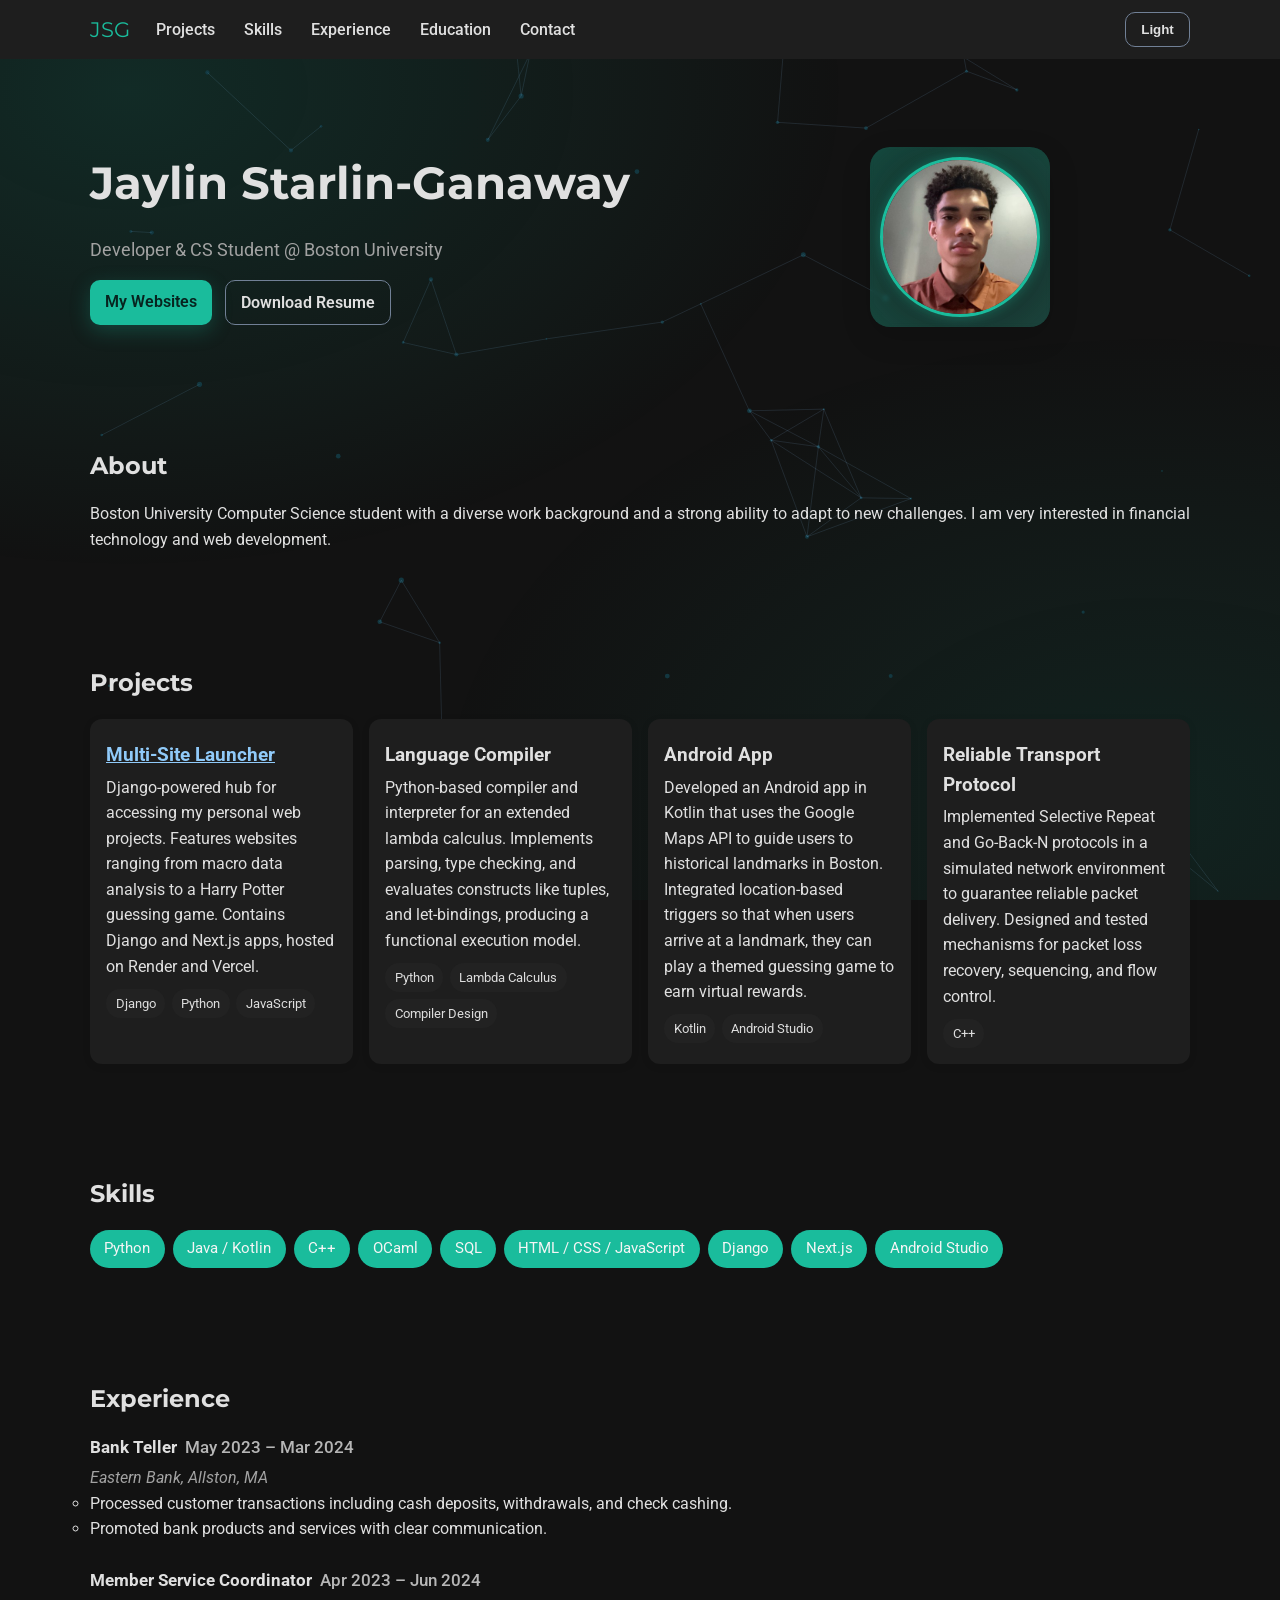
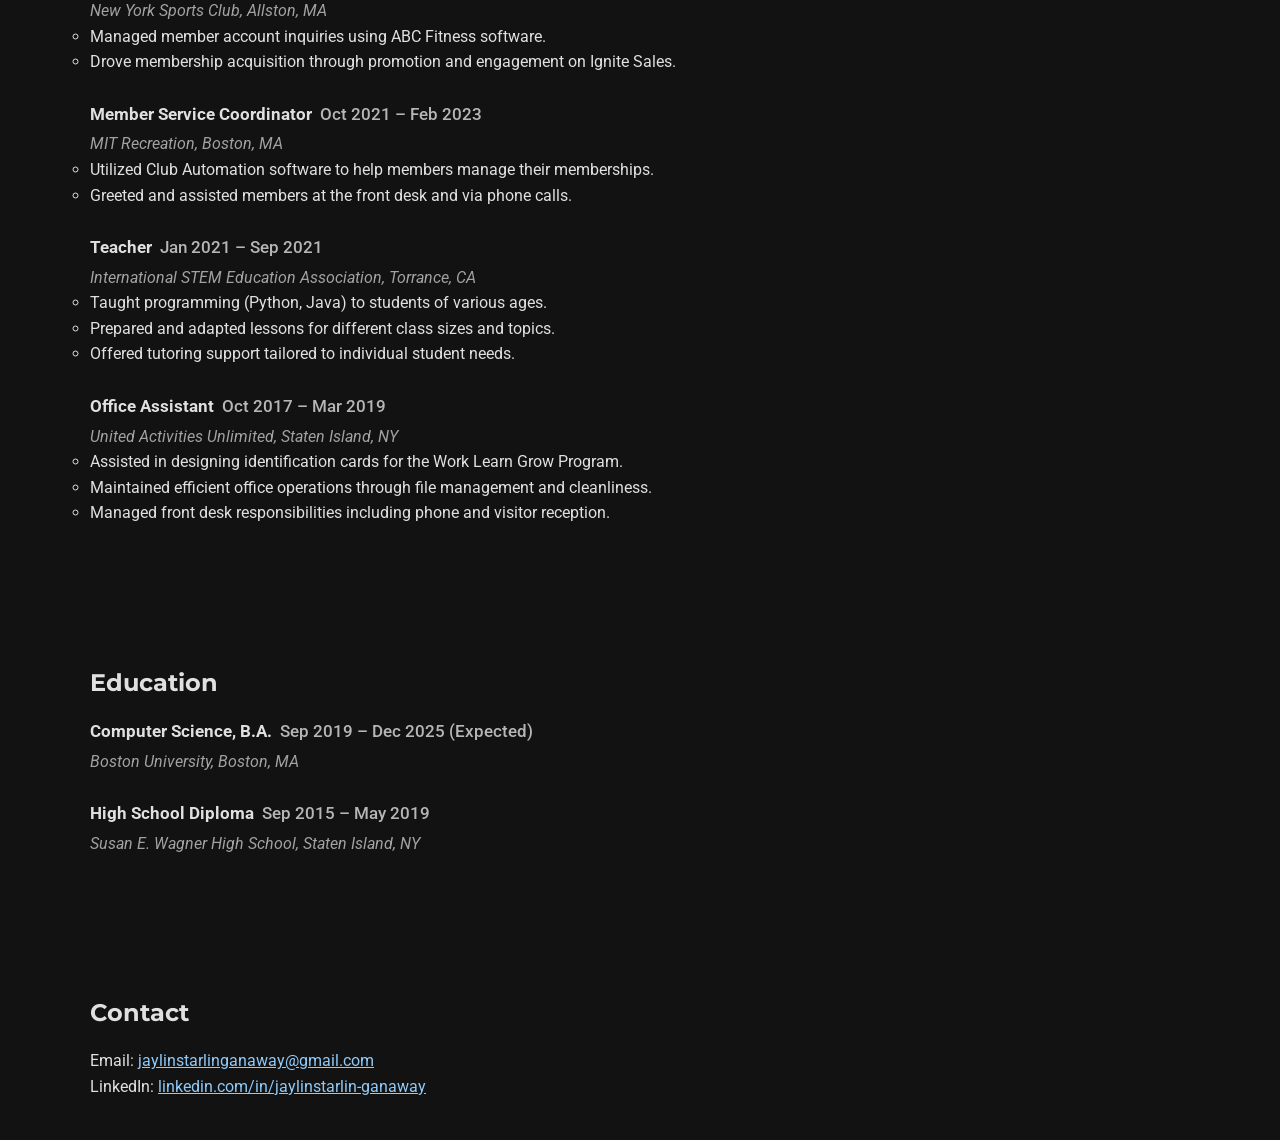
==== index.html @ 4a6454f0 "merge" ====
<!DOCTYPE html>
<html lang="en">

<head>
    <!-- set character encoding and responsive viewport -->
    <meta charset="UTF-8" />
    <meta name="viewport" content="width=device-width, initial-scale=1" />
    <!-- page title and basic seo -->
    <title>Jaylin Starlin-Ganaway | Portfolio</title>
    <meta name="description" content="Developer & CS Student @ Boston University" />
    <!-- social sharing metadata -->
    <meta property="og:title" content="Jaylin Starlin-Ganaway | Portfolio" />
    <meta property="og:description" content="Developer & CS Student @ Boston University" />
    <meta property="og:type" content="website" />
    <link rel="icon" href="img/favicon.png">
    <meta property="og:image" content="img/jsg-pfp.png">
    <!-- preload google fonts, swap to stylesheet after load for performance -->
    <link rel="preload"
        href="https://fonts.googleapis.com/css2?family=Montserrat:wght@600&family=Roboto:wght@400;500&display=swap"
        as="style" onload="this.onload=null;this.rel='stylesheet'">
    <noscript>
        <!-- fallback font link when js is disabled -->
        <link rel="stylesheet"
            href="https://fonts.googleapis.com/css2?family=Montserrat:wght@600&family=Roboto:wght@400;500&display=swap">
    </noscript>

    <!-- site styles -->
    <link rel="stylesheet" href="css/style.css" />
</head>

<body>
    <!-- short intro overlay shown on first paint -->
    <div id="intro-overlay" aria-hidden="true">
        <div class="intro-content">
            <h1>Welcome</h1>
        </div>
    </div>

    <!-- fixed canvas for animated background particles -->
    <canvas id="bg" aria-hidden="true"></canvas>

    <!-- primary nav/header with dark toggle -->
    <header class="navbar" role="navigation" aria-label="Primary">
        <div class="container">
            <!-- logo scrolls to hero -->
            <a href="#home" class="logo tilt">JSG</a>
            <!-- in-page nav links -->
            <ul class="nav-links" role="list">
                <li><a class="tilt" href="#projects">Projects</a></li>
                <li><a class="tilt" href="#skills">Skills</a></li>
                <li><a class="tilt" href="#experience">Experience</a></li>
                <li><a class="tilt" href="#education">Education</a></li>
                <li><a class="tilt" href="#contact">Contact</a></li>
            </ul>
            <!-- actions: theme toggle -->
            <div class="nav-actions">
                <button id="toggle-dark" class="btn ghost" aria-pressed="false"
                    aria-label="Toggle dark mode">Dark</button>
            </div>
        </div>
    </header>

    <!-- hero section with name, tagline, ctas, and avatar -->
    <section id="home" class="home section visible" aria-label="Hero">
        <div class="container hero-grid">
            <div class="hero-copy">
                <h1 class="hero-title">Jaylin Starlin-Ganaway</h1>
                <p class="tagline">Developer & CS Student @ Boston University</p>
                <div class="cta-row">
                    <!-- external link to project hub -->
                    <a href="https://jsg-websites.onrender.com/" class="btn primary tilt">My Websites</a>
                    <!-- resume download opens in new tab -->
                    <a href="RESUME-SEPTEMBER-25.pdf" class="btn ghost tilt" target="_blank" rel="noopener">Download
                        Resume</a>
                </div>
            </div>
            <div class="hero-visual">
                <!-- avatar with glow effect -->
                <div class="avatar-glow tilt">
                    <img src="jsg-pfp.jpg" alt="Jaylin Starlin-Ganaway" class="profile-pic">
                </div>
            </div>
        </div>
    </section>

    <!-- about section: brief bio -->
    <section id="about" class="section">
        <div class="container">
            <h2>About</h2>
            <p>Boston University Computer Science student with a diverse work background and a strong ability to adapt
                to new challenges. I am very interested in financial technology and web development.
            </p>
        </div>
    </section>

    <!-- projects section: cards for selected work -->
    <section id="projects" class="section" aria-label="Projects">
        <div class="container">
            <h2>Projects</h2>
            <div class="projects-grid">
                <article class="project-card tilt">
                    <!-- optional project image is commented out -->
                    <h3><a href="https://jsg-websites.onrender.com/" target="_blank" rel="noopener">Multi-Site
                            Launcher</a></h3>
                    <p>Django-powered hub for accessing my personal web projects. Features websites ranging from macro
                        data analysis to a Harry Potter guessing game. Contains Django and Next.js apps, hosted on
                        Render
                        and Vercel.</p>
                    <div class="tech-chips"><span>Django</span><span>Python</span><span>JavaScript</span></div>
                </article>

                <article class="project-card tilt">
                    <!-- optional image commented out -->
                    <h3>Language Compiler</h3>
                    <p>Python-based compiler and interpreter for an extended lambda calculus. Implements
                        parsing, type checking, and evaluates constructs like tuples, and
                        let-bindings, producing a functional execution model.</p>
                    <div class="tech-chips"><span>Python</span><span>Lambda Calculus</span><span>Compiler Design</span>
                    </div>
                </article>

                <article class="project-card tilt">
                    <!-- optional image commented out -->
                    <h3>Android App</h3>
                    <p>Developed an Android app in Kotlin that uses the Google Maps API to guide users to historical
                        landmarks in Boston. Integrated location-based triggers so that when users arrive at a landmark,
                        they can play a themed guessing game to earn virtual rewards.</p>
                    <div class="tech-chips"><span>Kotlin</span><span>Android Studio</span></div>
                </article>

                <article class="project-card tilt">
                    <!-- optional image commented out -->
                    <h3>Reliable Transport Protocol</h3>
                    <p>Implemented Selective Repeat and Go-Back-N protocols in a simulated network environment to
                        guarantee reliable packet delivery. Designed and tested mechanisms for packet loss recovery,
                        sequencing, and flow control.</p>
                    <div class="tech-chips"><span>C++</span></div>
                </article>

            </div>
        </div>
    </section>

    <!-- skills section: simple list of tools and languages -->
    <section id="skills" class="section">
        <div class="container">
            <h2>Skills</h2>
            <ul class="skills-list">
                <li>Python</li>
                <li>Java / Kotlin</li>
                <li>C++</li>
                <li>OCaml</li>
                <li>SQL</li>
                <li>HTML / CSS / JavaScript</li>
                <li>Django</li>
                <li>Next.js</li>
                <li>Android Studio</li>
            </ul>
        </div>
    </section>


    <!-- experience section: roles with dates and bullets -->
    <section id="experience" class="section">
        <div class="container">
            <h2>Experience</h2>
            <ul class="experience-list" role="list">
                <li>
                    <h3>Bank Teller <span class="date">May 2023 – Mar 2024</span></h3>
                    <p class="company">Eastern Bank, Allston, MA</p>
                    <ul>
                        <li>Processed customer transactions including cash deposits, withdrawals, and check cashing.
                        </li>
                        <li>Promoted bank products and services with clear communication.</li>
                    </ul>
                </li>

                <li>
                    <h3>Member Service Coordinator <span class="date">Apr 2023 – Jun 2024</span></h3>
                    <p class="company">New York Sports Club, Allston, MA</p>
                    <ul>
                        <li>Managed member account inquiries using ABC Fitness software.</li>
                        <li>Drove membership acquisition through promotion and engagement on Ignite Sales.</li>
                    </ul>
                </li>

                <li>
                    <h3>Member Service Coordinator <span class="date">Oct 2021 – Feb 2023</span></h3>
                    <p class="company">MIT Recreation, Boston, MA</p>
                    <ul>
                        <li>Utilized Club Automation software to help members manage their memberships.</li>
                        <li>Greeted and assisted members at the front desk and via phone calls.</li>
                    </ul>
                </li>

                <li>
                    <h3>Teacher <span class="date">Jan 2021 – Sep 2021</span></h3>
                    <p class="company">International STEM Education Association, Torrance, CA</p>
                    <ul>
                        <li>Taught programming (Python, Java) to students of various ages.</li>
                        <li>Prepared and adapted lessons for different class sizes and topics.</li>
                        <li>Offered tutoring support tailored to individual student needs.</li>
                    </ul>
                </li>

                <li>
                    <h3>Office Assistant <span class="date">Oct 2017 – Mar 2019</span></h3>
                    <p class="company">United Activities Unlimited, Staten Island, NY</p>
                    <ul>
                        <li>Assisted in designing identification cards for the Work Learn Grow Program.</li>
                        <li>Maintained efficient office operations through file management and cleanliness.</li>
                        <li>Managed front desk responsibilities including phone and visitor reception.</li>
                    </ul>
                </li>
            </ul>
        </div>
    </section>

    <!-- education section: degrees and schools -->
    <section id="education" class="section">
        <div class="container">
            <h2>Education</h2>
            <ul class="education-list" role="list">
                <li>
                    <h3>Computer Science, B.A. <span class="date">Sep 2019 – Dec 2025 (Expected)</span></h3>
                    <p class="school">Boston University, Boston, MA</p>
                </li>
                <li>
                    <h3>High School Diploma <span class="date">Sep 2015 – May 2019</span></h3>
                    <p class="school">Susan E. Wagner High School, Staten Island, NY</p>
                </li>
            </ul>
        </div>
    </section>

    <!-- contact section: email and linkedin -->
    <section id="contact" class="section">
        <div class="container">
            <h2>Contact</h2>
            <p>Email: <a href="mailto:jaylinstarlinganaway@gmail.com">jaylinstarlinganaway@gmail.com</a></p>
            <p>LinkedIn: <a href="https://www.linkedin.com/in/jaylinstarlin-ganaway/" target="_blank"
                    rel="noopener">linkedin.com/in/jaylinstarlin-ganaway</a></p>
        </div>
    </section>

    <!-- scripts -->
    <script>
        // dark mode toggle using prefers-color-scheme + localstorage
        const body = document.body;
        const toggle = document.getElementById("toggle-dark");
        const prefersDark = window.matchMedia("(prefers-color-scheme: dark)").matches;

        // read saved choice; default to dark unless explicitly disabled
        const saved = localStorage.getItem("darkMode");
        if (saved !== "disabled") {
            body.classList.add("dark");
            toggle.setAttribute("aria-pressed", "true");
            toggle.textContent = "Light";
        } else {
            toggle.textContent = "Dark";
        }

        // update theme, button state, and persist choice
        toggle.addEventListener("click", () => {
            body.classList.toggle("dark");
            const on = body.classList.contains("dark");
            toggle.setAttribute("aria-pressed", on ? "true" : "false");
            toggle.textContent = on ? "Light" : "Dark";
            localStorage.setItem("darkMode", on ? "enabled" : "disabled");
        });
    </script>

    <script>
        // section reveal using intersectionobserver; respects reduced motion
        const reduce = window.matchMedia("(prefers-reduced-motion: reduce)").matches;
        if (!reduce) {
            // watch all sections and add .visible when they enter viewport
            const sections = document.querySelectorAll(".section");
            const io = new IntersectionObserver(entries => {
                entries.forEach(e => { if (e.isIntersecting) { e.target.classList.add("visible"); io.unobserve(e.target); } });
            }, { threshold: 0.1 });
            sections.forEach(s => io.observe(s));
        } else {
            // no animation: show all sections immediately
            document.querySelectorAll(".section").forEach(s => s.classList.add("visible"));
        }
    </script>

    <script>
        // remove intro overlay after its fade-out animation ends
        document.addEventListener('DOMContentLoaded', () => {
            const overlay = document.getElementById('intro-overlay');
            overlay.addEventListener('animationend', e => {
                if (e.animationName === 'fadeOutOverlay') overlay.remove();
            });
        });
    </script>

    <script>
        // animated particle background with light mouse repulsion; paused for reduced motion
        (() => {
            const c = document.getElementById('bg');
            const ctx = c.getContext('2d');
            let w, h, particles, mouse = { x: 0, y: 0 };
            const reduce = window.matchMedia("(prefers-reduced-motion: reduce)").matches;

            // match canvas size to viewport
            function resize() {
                w = c.width = window.innerWidth;
                h = c.height = window.innerHeight;
            }
            window.addEventListener('resize', resize);
            resize();

            // create particle set sized to screen area (with cap)
            function init() {
                const count = Math.min(80, Math.floor(w * h / 20000));
                particles = Array.from({ length: count }, () => ({
                    x: Math.random() * w, y: Math.random() * h,
                    vx: (Math.random() - 0.5) * 0.4, vy: (Math.random() - 0.5) * 0.4,
                    r: Math.random() * 2 + 0.6
                }));
            }
            init();

            // track mouse for gentle push effect
            window.addEventListener('mousemove', e => { mouse.x = e.clientX; mouse.y = e.clientY; });

            // main animation loop
            function step() {
                ctx.clearRect(0, 0, w, h);
                ctx.globalAlpha = 0.9;
                for (const p of particles) {
                    // move particle and bounce off edges
                    p.x += p.vx; p.y += p.vy;
                    if (p.x < 0 || p.x > w) p.vx *= -1;
                    if (p.y < 0 || p.y > h) p.vy *= -1;

                    // mild mouse repulsion
                    const dx = p.x - mouse.x, dy = p.y - mouse.y;
                    const d2 = dx * dx + dy * dy;
                    if (d2 < 9000) { p.vx += dx * 0.00005; p.vy += dy * 0.00005; }

                    // draw particle using css variable color with fallback
                    ctx.fillStyle = getComputedStyle(document.body).getPropertyValue('--dot').trim() || '#0a2a33';
                    ctx.beginPath();
                    ctx.arc(p.x, p.y, p.r, 0, Math.PI * 2);
                    ctx.fill();
                }
                // draw connecting lines between nearby particles
                ctx.globalAlpha = 0.12;
                ctx.strokeStyle = getComputedStyle(document.body).getPropertyValue('--link').trim() || '#1ABC9C';
                for (let i = 0; i < particles.length; i++) {
                    for (let j = i + 1; j < particles.length; j++) {
                        const a = particles[i], b = particles[j];
                        const dx = a.x - b.x, dy = a.y - b.y;
                        const d2 = dx * dx + dy * dy;
                        if (d2 < 120 * 120) {
                            ctx.beginPath();
                            ctx.moveTo(a.x, a.y);
                            ctx.lineTo(b.x, b.y);
                            ctx.stroke();
                        }
                    }
                }
                // continue loop unless user prefers reduced motion
                if (!reduce) requestAnimationFrame(step);
            }
            if (!reduce) requestAnimationFrame(step);
        })();
    </script>

    <script>
        // subtle 3d tilt effect on hover/focus; resets on leave/blur
        const tilts = document.querySelectorAll('.tilt');
        tilts.forEach(el => {
            el.addEventListener('mousemove', e => {
                const r = el.getBoundingClientRect();
                // x/y are normalized mouse positions relative to element center
                const x = (e.clientX - r.left) / r.width - 0.5;
                const y = (e.clientY - r.top) / r.height - 0.5;
                // apply perspective rotation based on mouse position
                el.style.transform = `perspective(600px) rotateX(${(-y * 6).toFixed(2)}deg) rotateY(${(x * 8).toFixed(2)}deg) translateZ(0)`;
            });
            // clear transform when pointer leaves
            el.addEventListener('mouseleave', () => { el.style.transform = ''; });
            // accessible emphasis for keyboard users
            el.addEventListener('focus', () => { el.style.transform = 'scale(1.02)'; });
            el.addEventListener('blur', () => { el.style.transform = ''; });
        });
    </script>
</body>

</html>
---- css/style.css ----
/* reset all elements: remove default margin/padding, set box-sizing */
* {
  margin: 0;
  padding: 0;
  box-sizing: border-box;
}

/* light theme variables */
:root {
  --bg: #e8f8f5;
  /* page background */
  --text: #2C3E50;
  /* main text color */
  --brand: #1ABC9C;
  /* primary brand color */
  --brand-2: #5ad2bf;
  /* secondary brand color */
  --card: #ffffff;
  /* card background */
  --nav: #2C3E50;
  /* nav background */
  --muted: #6b7b86;
  /* muted text color */
  --link: #1ABC9C;
  /* link color */
  --dot: #0b2a33;
  /* particle dot color */
}

/* dark theme variables (applied when body has .dark) */
body.dark {
  --bg: #121212;
  --text: #e0e0e0;
  --brand: #1ABC9C;
  --brand-2: #3db5a3;
  --card: #1e1e1e;
  --nav: #1e1e1e;
  --muted: #a2a2a2;
  --link: #90caf9;
  --dot: #153c45;
}

/* enable smooth scroll for anchor links */
html {
  scroll-behavior: smooth;
}

/* base body styles */
body {
  font-family: 'Roboto', system-ui, -apple-system, Segoe UI, Arial, sans-serif;
  background: var(--bg);
  color: var(--text);
  line-height: 1.6;
}

/* full-screen fixed canvas background with radial gradients */
#bg {
  position: fixed;
  inset: 0;
  z-index: 0;
  pointer-events: none;
  background: radial-gradient(1200px 800px at 10% 10%, rgba(26, 188, 156, .15), transparent 60%),
    radial-gradient(1200px 800px at 90% 90%, rgba(26, 188, 156, .1), transparent 60%);
  filter: saturate(1.05);
}

/* content container with max width */
.container {
  width: 90%;
  max-width: 1100px;
  margin: 0 auto;
  position: relative;
  z-index: 1;
}

/* navbar container */
.navbar {
  background: var(--nav);
  position: sticky;
  top: 0;
  z-index: 10;
}

.navbar .container {
  display: flex;
  align-items: center;
  gap: .75rem;
  padding: .75rem 0;
}

/* site logo text */
.logo {
  color: var(--brand);
  font-family: 'Montserrat', sans-serif;
  font-size: 1.3rem;
  text-decoration: none;
}

/* nav links list */
.nav-links {
  list-style: none;
  display: flex;
  gap: 1rem;
  margin-left: .5rem;
}

.nav-links a {
  color: var(--text);
  text-decoration: none;
  font-weight: 500;
  padding: .3rem .4rem;
  border-radius: 6px;
}

/* focus outline for accessibility */
.nav-links a:focus-visible {
  outline: 2px solid var(--brand);
  outline-offset: 2px;
}

/* light mode override: nav links white */
body:not(.dark) .nav-links a {
  color: #fff;
}

/* light mode ghost button styles */
body:not(.dark) .btn.ghost {
  color: var(--brand);
  border-color: var(--brand);
  background: transparent
}

body:not(.dark) .btn.ghost:hover {
  background: rgba(26, 188, 156, .1)
}

/* container for right-aligned nav actions */
.nav-actions {
  margin-left: auto;
  display: flex;
  gap: .5rem;
}

/* base button styles */
.btn {
  display: inline-block;
  border: none;
  cursor: pointer;
  text-decoration: none;
  padding: .55rem .95rem;
  border-radius: 10px;
  font-weight: 600;
  transition: transform .15s ease, box-shadow .2s ease, background .2s ease, color .2s ease;
}

/* primary button style */
.btn.primary {
  background: var(--brand);
  color: #07241f;
  box-shadow: 0 6px 20px rgba(26, 188, 156, .25);
}

.btn.primary:hover {
  transform: translateY(-2px);
}

/* ghost button style */
.btn.ghost {
  background: transparent;
  color: var(--text);
  border: 1px solid #718096;
}

.btn.ghost:hover {
  background: rgba(255, 255, 255, .06);
}

/* section padding except hero */
.section:not(.home) {
  padding: 4.5rem 0 2.5rem;
}

/* heading styles */
h1,
h2 {
  font-family: 'Montserrat', sans-serif;
  margin-bottom: 1rem;
}

/* hero section spacing */
.home {
  padding: 5.5rem 0 3rem;
}

/* hero layout: text left, image right */
.hero-grid {
  display: grid;
  grid-template-columns: 1.3fr 1fr;
  gap: 2.5rem;
  align-items: center;
}

.hero-title {
  font-size: clamp(1.8rem, 3.5vw, 3rem);
}

/* smaller, muted tagline under hero title */
.tagline {
  font-size: 1.1rem;
  color: var(--muted);
  margin-top: .35rem;
}

/* row of call-to-action buttons */
.cta-row {
  display: flex;
  gap: .8rem;
  margin-top: 1rem;
}

/* center hero image */
.hero-visual {
  display: flex;
  justify-content: center;
}

/* glowing background behind avatar */
.avatar-glow {
  width: 180px;
  height: 180px;
  display: grid;
  place-items: center;
  border-radius: 20px;
  background: linear-gradient(135deg, rgba(26, 188, 156, .18), rgba(90, 210, 191, .12));
  box-shadow: 0 10px 30px rgba(0, 0, 0, .15),
    inset 0 0 80px rgba(26, 188, 156, .25);
  backdrop-filter: blur(2px);
  padding: 10px;
  /* keeps glow visible around image */
}

/* profile image inside avatar */
.profile-pic {
  width: 100%;
  height: 100%;
  object-fit: cover;
  border-radius: 50%;
  border: 3px solid var(--brand);
  box-shadow: 0 0 12px rgba(26, 188, 156, .4);
}

/* duplicate definition with fixed size */
.profile-pic {
  width: 160px;
  height: 160px;
  object-fit: cover;
  border-radius: 50%;
  border: 3px solid var(--brand);
}

/* project cards grid */
.projects-grid {
  display: grid;
  grid-template-columns: repeat(auto-fill, minmax(260px, 1fr));
  gap: 1rem;
  margin-top: 1rem;
}

/* individual project card */
.project-card {
  background: var(--card);
  padding: 1rem;
  border-radius: 12px;
  box-shadow: 0 2px 8px rgba(0, 0, 0, .08);
  transition: transform .25s ease, box-shadow .25s ease;
}

.project-card:hover {
  transform: translateY(-4px);
  box-shadow: 0 10px 24px rgba(0, 0, 0, .18);
}

/* optional thumbnail image for projects */
.project-thumb {
  width: 100%;
  height: 150px;
  object-fit: cover;
  border-radius: 8px;
  margin-bottom: .75rem;
}

.project-card h3 {
  margin: .4rem 0 .2rem;
}

/* bullet list inside project card */
.project-card .bullets {
  margin: .4rem 0 0 1.1rem;
  list-style: disc;
}

/* chip labels for tech used */
.tech-chips {
  display: flex;
  flex-wrap: wrap;
  gap: .4rem;
  margin-top: .6rem;
}

.tech-chips span {
  background: #eef6f4;
  color: var(--text);
  border-radius: 14px;
  padding: .25rem .6rem;
  font-size: .82rem;
}

/* dark mode chips */
body.dark .tech-chips span {
  background: #222;
  color: #ddd;
}

/* lists for experience and education */
.experience-list,
.education-list {
  list-style: none;
}

.experience-list>li,
.education-list>li {
  margin-bottom: 1.6rem;
}

/* headings for jobs and schools */
.experience-list h3,
.education-list h3 {
  font-size: 1.05rem;
  margin-bottom: .25rem;
  display: flex;
  flex-wrap: wrap;
  gap: .5rem;
  align-items: baseline;
}

/* style for company/school names */
.company,
.school {
  font-style: italic;
  color: var(--muted);
}

/* date text inside headings */
.date {
  font-weight: 500;
  opacity: .8;
}

/* skills list layout */
.skills-list {
  display: flex;
  flex-wrap: wrap;
  gap: .5rem;
  list-style: none;
  margin-top: 1rem;
}

.skills-list li {
  background: var(--brand);
  color: #F5F5F5;
  padding: .45rem .9rem;
  border-radius: 20px;
  font-size: .92rem;
}

/* links inherit theme link color */
a {
  color: var(--link);
}

a:hover {
  opacity: .85;
  transition: opacity .2s;
}

/* initial hidden state for reveal animation */
.section {
  opacity: 0;
  transform: translateY(30px);
  transition: opacity .7s ease-out, transform .7s ease-out;
}

/* visible state after intersection observer triggers */
.section.visible {
  opacity: 1;
  transform: translateY(0);
}

/* full-screen intro overlay with fade animation */
#intro-overlay {
  position: fixed;
  inset: 0;
  background: var(--bg);
  display: flex;
  align-items: center;
  justify-content: center;
  z-index: 9999;
  animation: fadeOutOverlay 1.2s ease forwards 1.1s;
}

.intro-content h1 {
  color: var(--text);
  font-family: 'Montserrat', sans-serif;
  font-size: 2rem;
  opacity: 0;
  animation: fadeInText .6s ease forwards;
}

/* fade in text animation */
@keyframes fadeInText {
  from {
    opacity: 0;
    transform: translateY(10px);
  }

  to {
    opacity: 1;
    transform: none;
  }
}

/* fade out overlay animation */
@keyframes fadeOutOverlay {
  to {
    opacity: 0;
    visibility: hidden;
  }
}

/* base style for tilt effect */
.tilt {
  will-change: transform;
  transform-style: preserve-3d;
}

/* mobile layout adjustments */
@media (max-width: 750px) {
  .navbar .container {
    flex-wrap: wrap;
  }

  .nav-links {
    flex-wrap: wrap;
    justify-content: center;
  }

  .home {
    padding-top: 4.5rem;
  }

  .hero-grid {
    grid-template-columns: 1fr;
    text-align: center;
  }

  .cta-row {
    justify-content: center;
  }
}

/* disable animations/transitions when reduced motion is preferred */
@media (prefers-reduced-motion: reduce) {
  * {
    animation-duration: 0.01ms !important;
    animation-iteration-count: 1 !important;
    transition-duration: 0.01ms !important;
  }
}
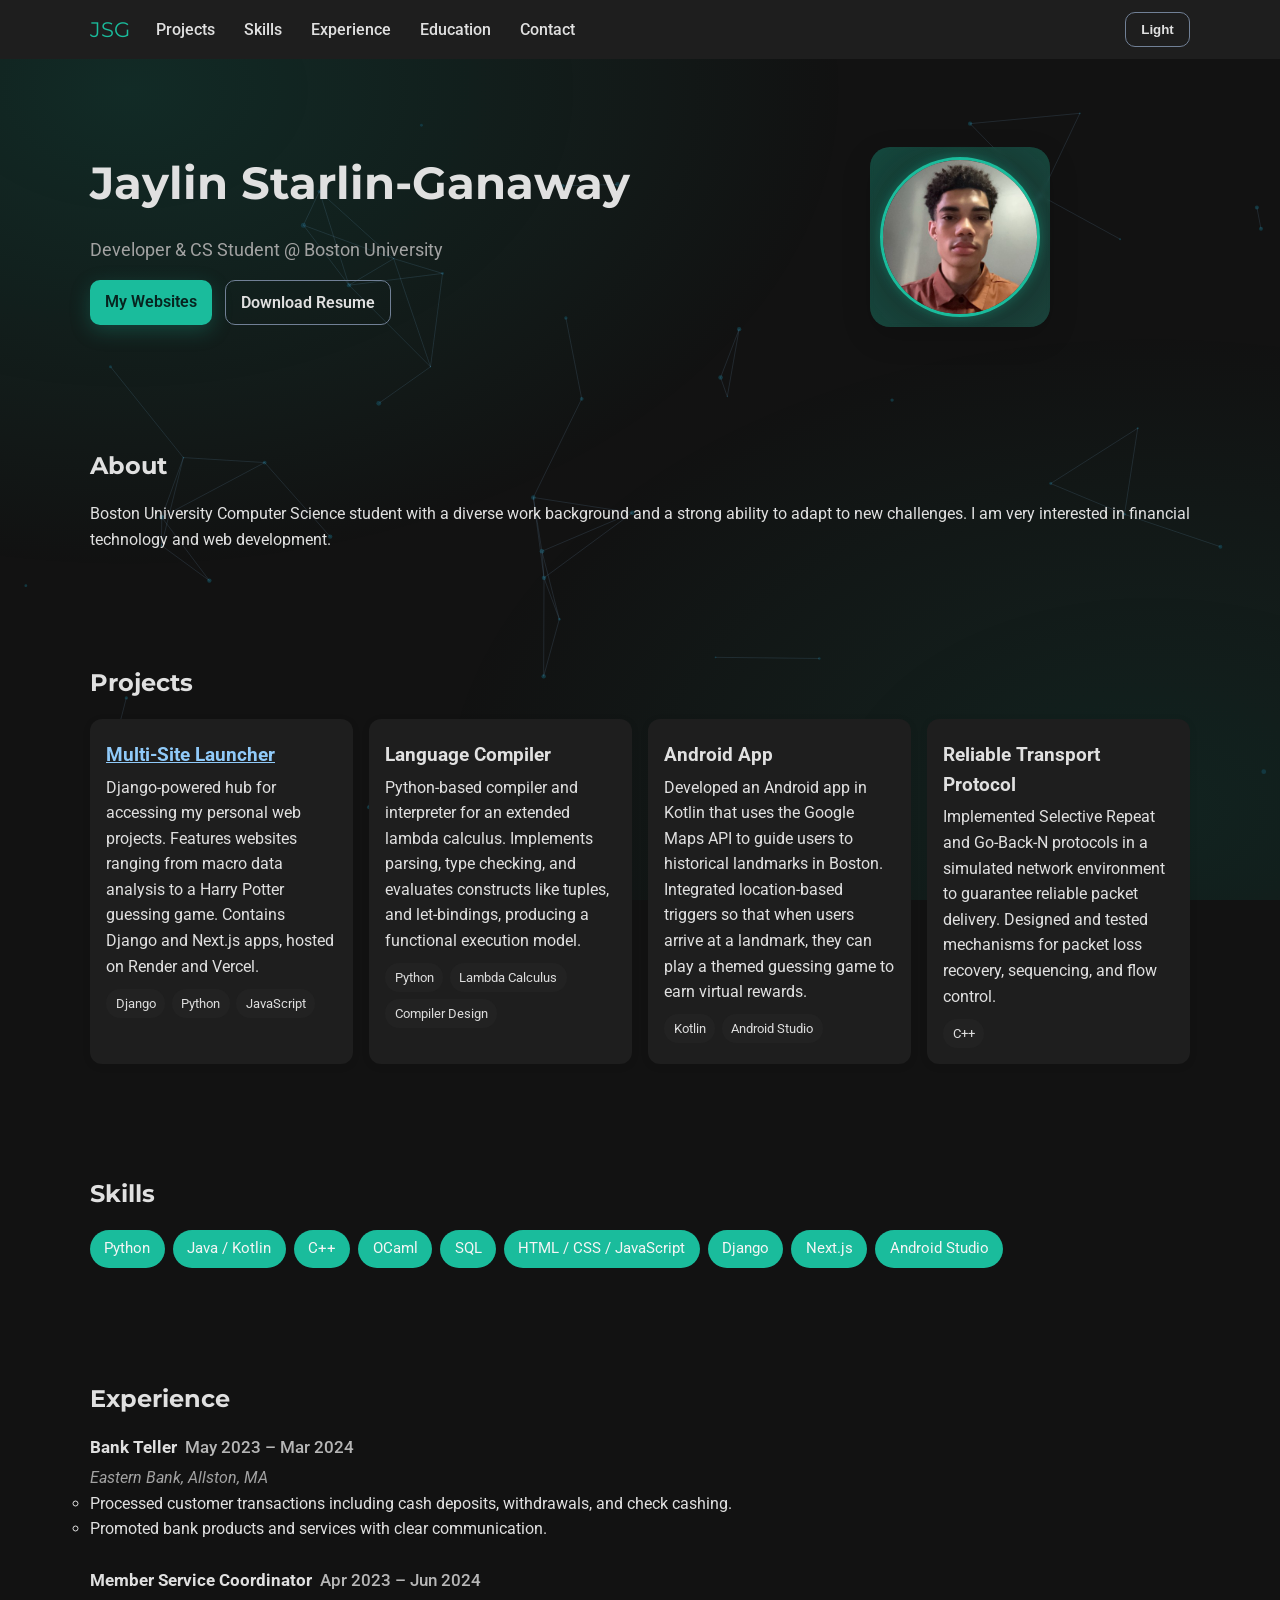
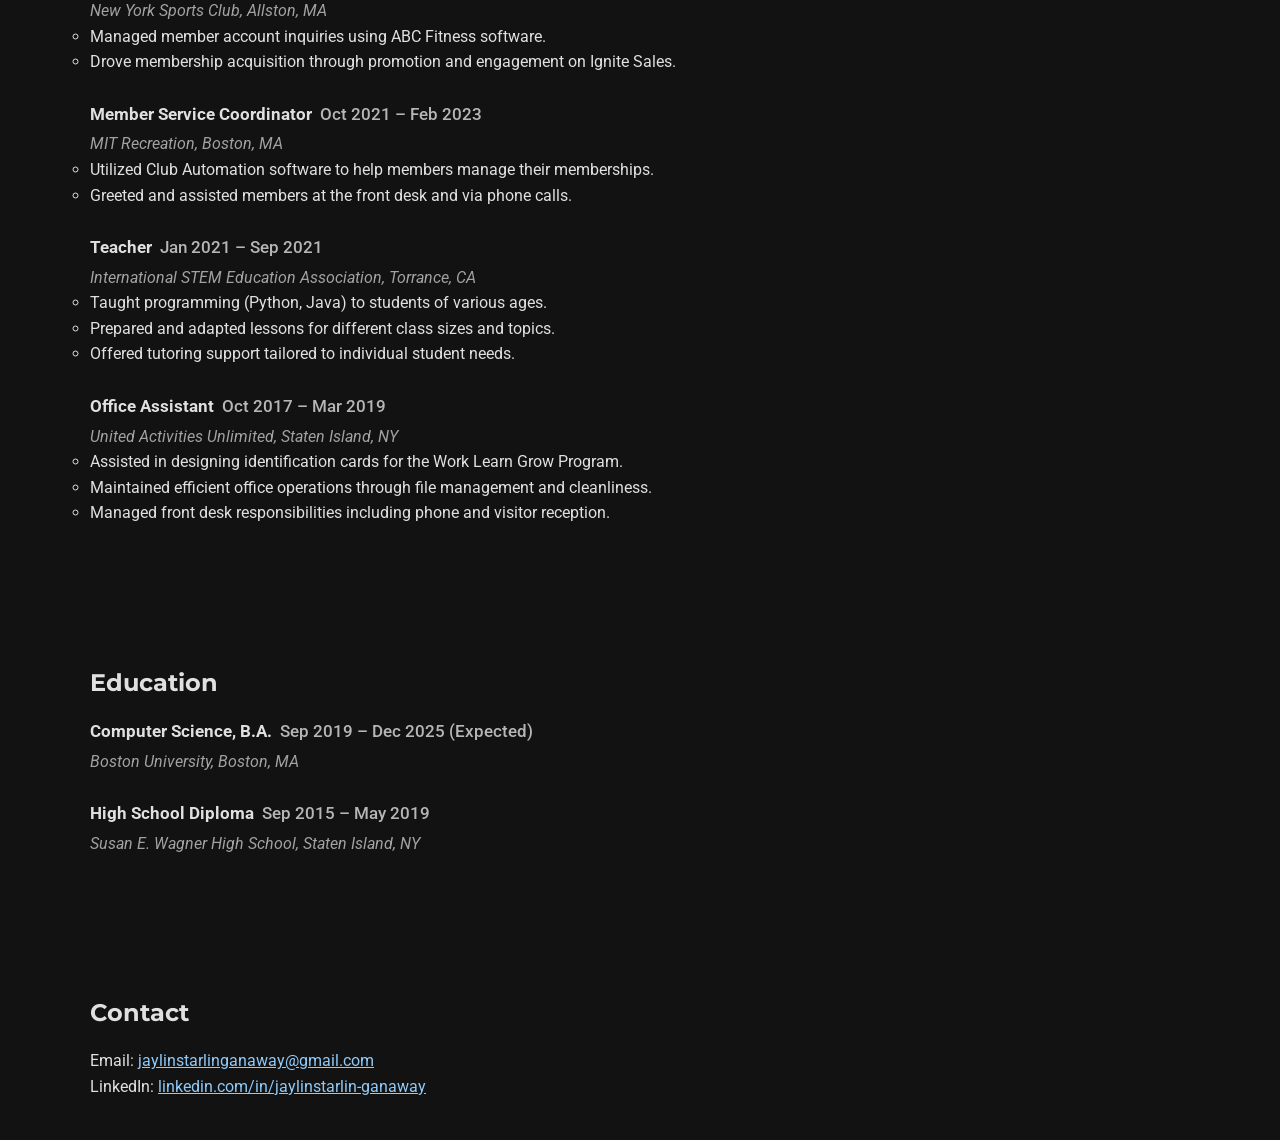
==== commit 3e7d835e: "resume updated" ====
--- a/index.html
+++ b/index.html
@@ -70,7 +70,7 @@
                     <!-- external link to project hub -->
                     <a href="https://jsg-websites.onrender.com/" class="btn primary tilt">My Websites</a>
                     <!-- resume download opens in new tab -->
-                    <a href="RESUME-SEPTEMBER-25.pdf" class="btn ghost tilt" target="_blank" rel="noopener">Download
+                    <a href="RESUME-OCTOBER-25.pdf" class="btn ghost tilt" target="_blank" rel="noopener">Download
                         Resume</a>
                 </div>
             </div>
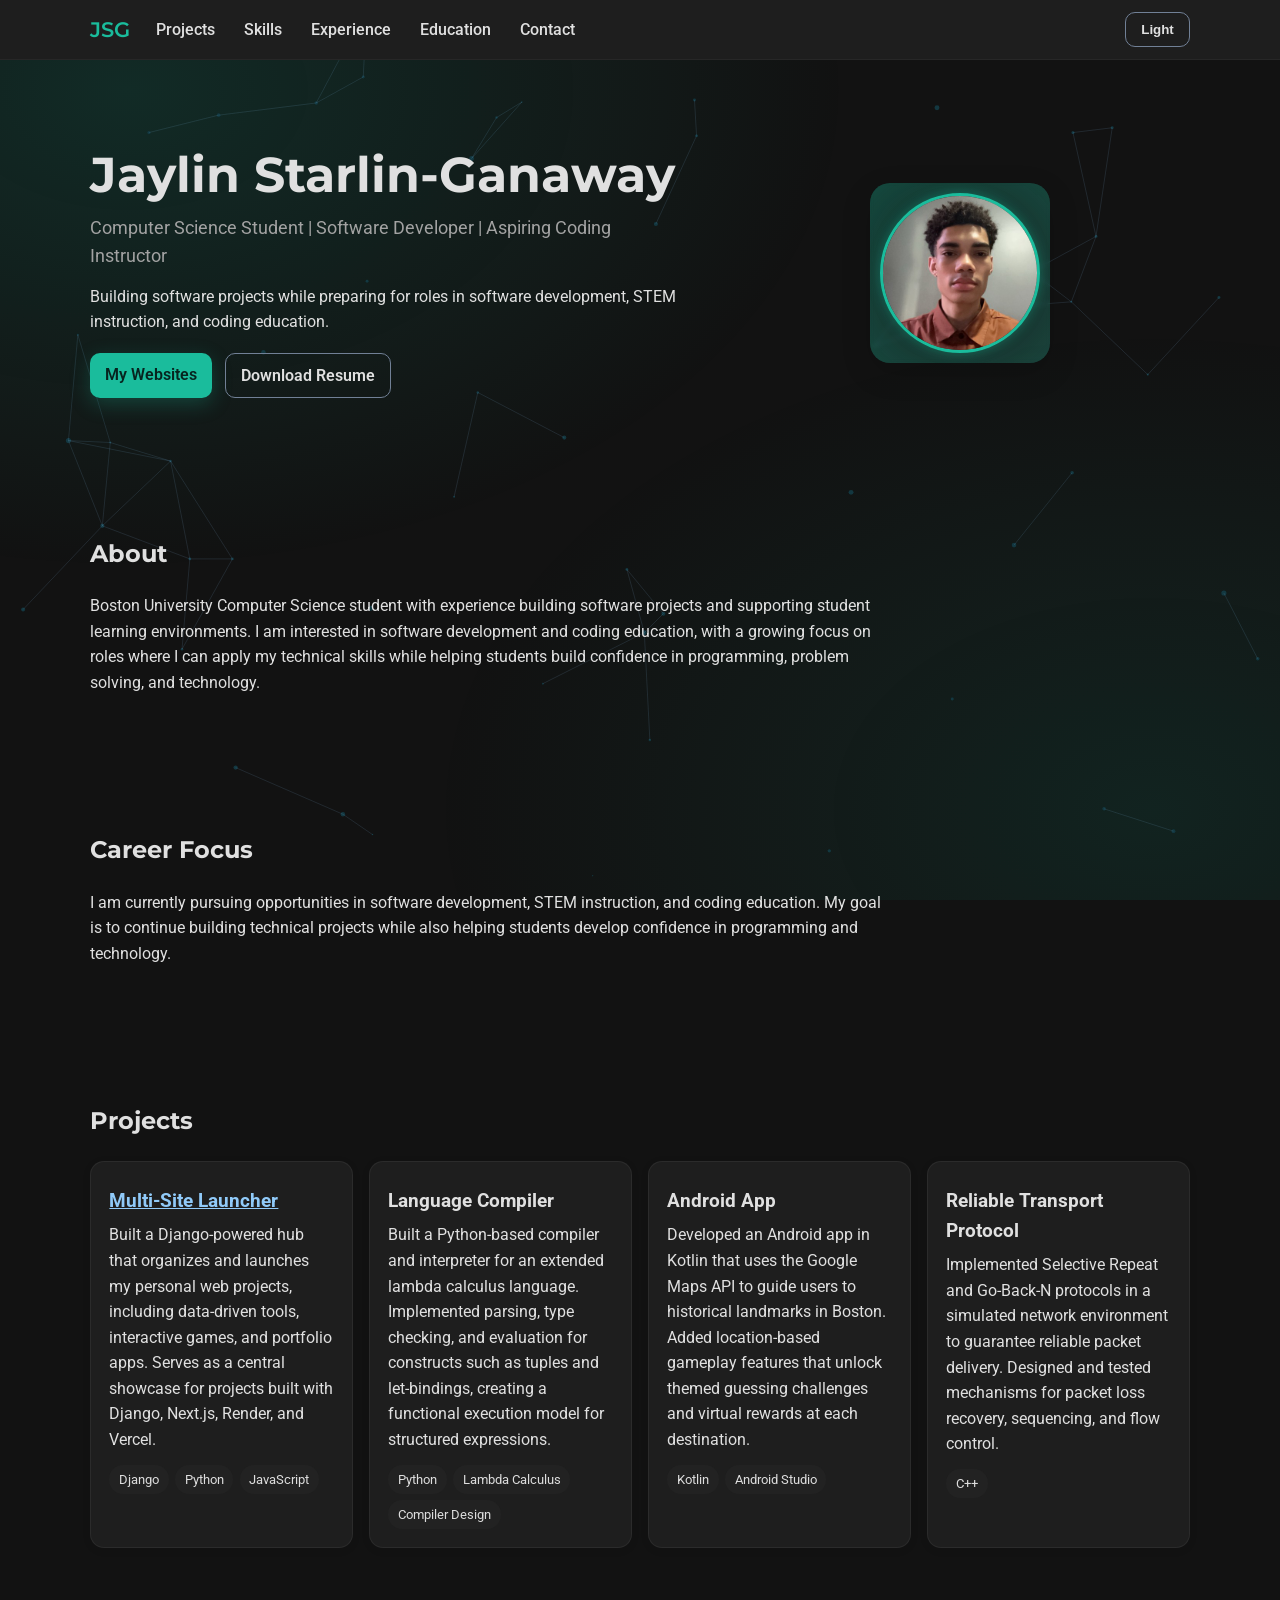
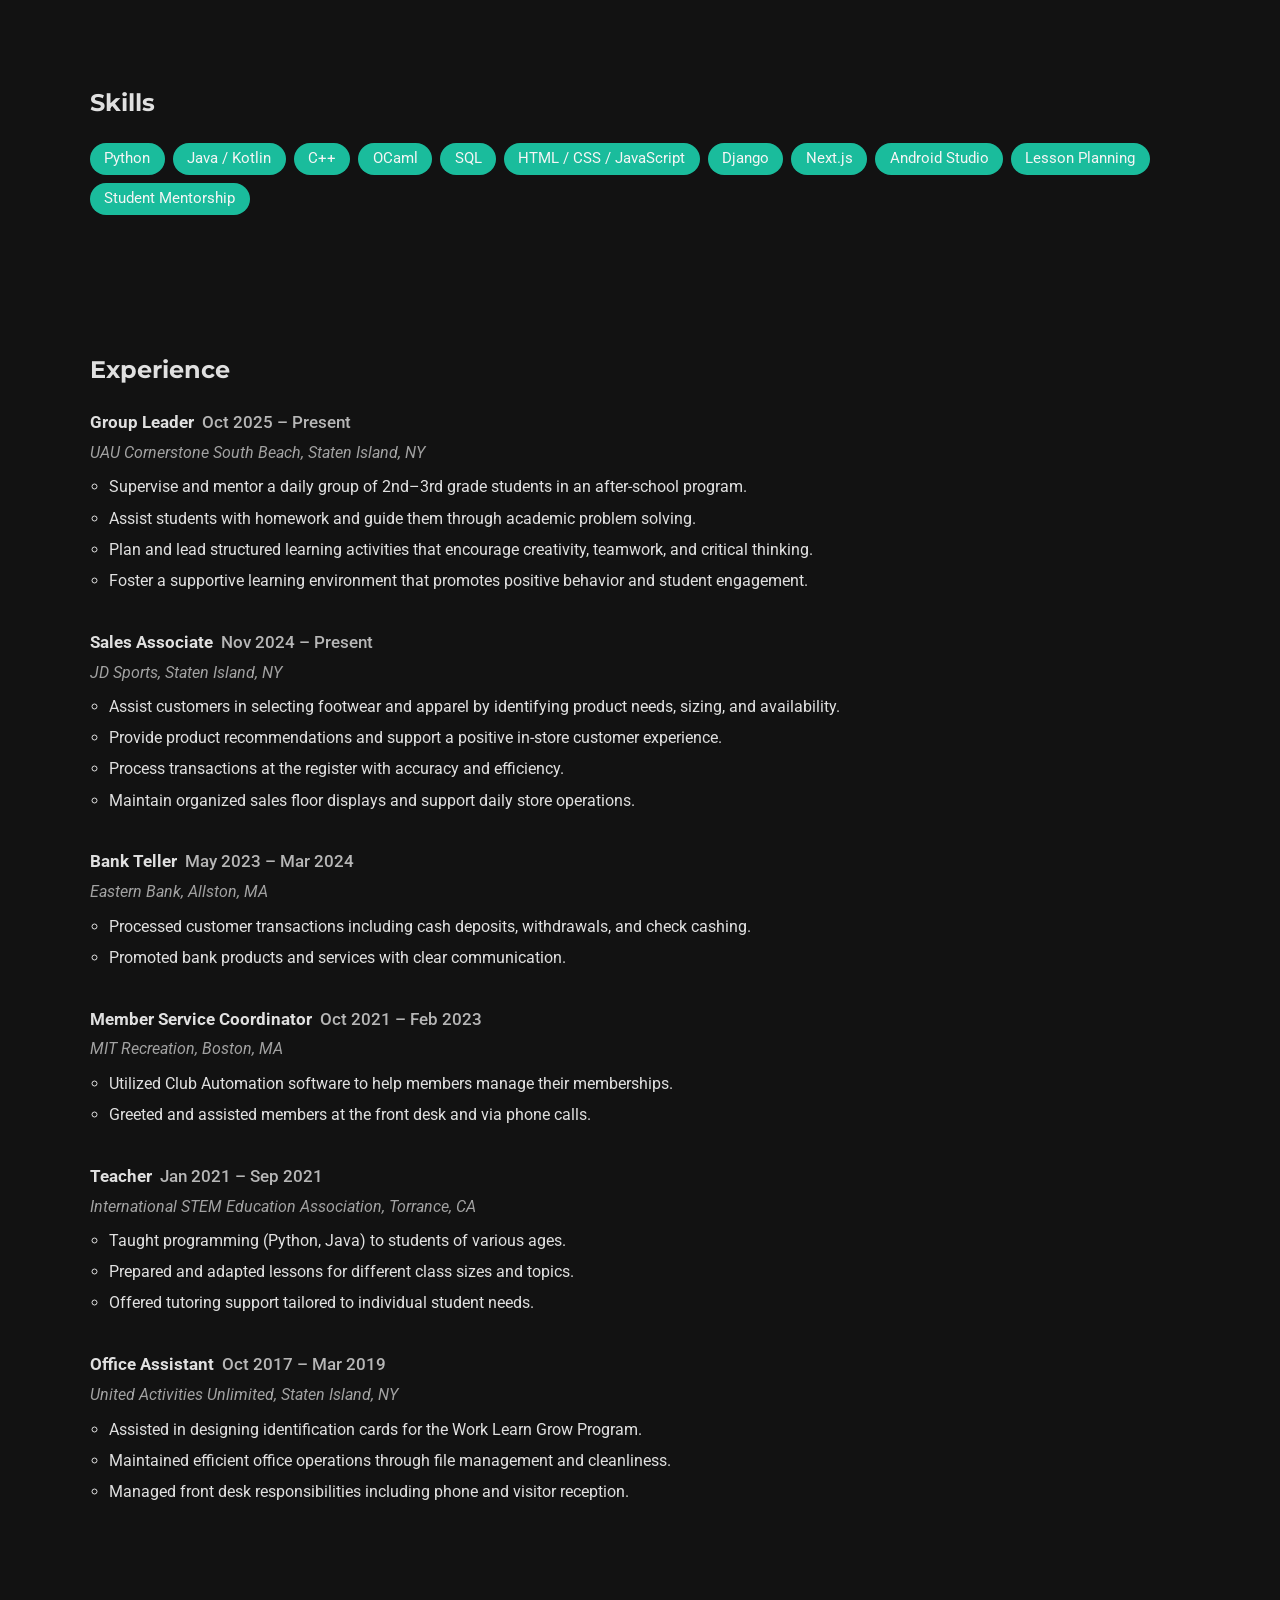
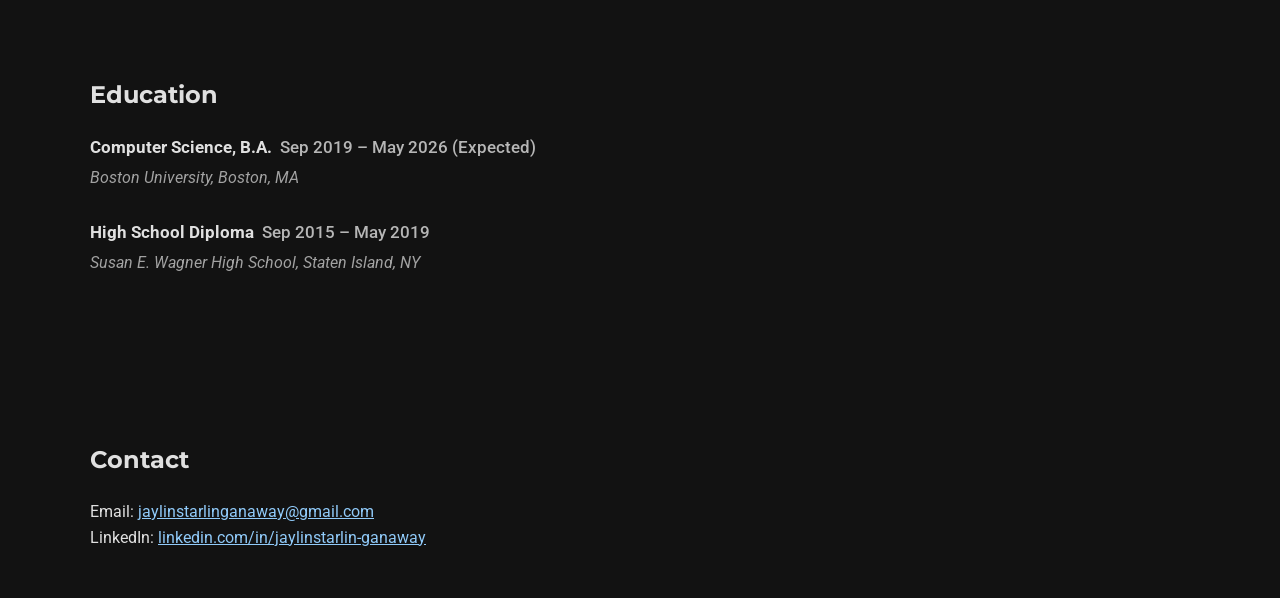
==== commit 018ca481: "march update" ====
--- a/index.html
+++ b/index.html
@@ -65,11 +65,11 @@
         <div class="container hero-grid">
             <div class="hero-copy">
                 <h1 class="hero-title">Jaylin Starlin-Ganaway</h1>
-                <p class="tagline">Developer & CS Student @ Boston University</p>
+                <p class="tagline">Computer Science Student | Software Developer | Aspiring Coding Instructor</p>
+                <p class="hero-summary">Building software projects while preparing for roles in software development,
+                    STEM instruction, and coding education.</p>
                 <div class="cta-row">
-                    <!-- external link to project hub -->
                     <a href="https://jsg-websites.onrender.com/" class="btn primary tilt">My Websites</a>
-                    <!-- resume download opens in new tab -->
                     <a href="RESUME-OCTOBER-25.pdf" class="btn ghost tilt" target="_blank" rel="noopener">Download
                         Resume</a>
                 </div>
@@ -87,9 +87,19 @@
     <section id="about" class="section">
         <div class="container">
             <h2>About</h2>
-            <p>Boston University Computer Science student with a diverse work background and a strong ability to adapt
-                to new challenges. I am very interested in financial technology and web development.
-            </p>
+            <p>Boston University Computer Science student with experience building software projects and supporting
+                student learning environments. I am interested in software development and coding education, with a
+                growing focus on roles where I can apply my technical skills while helping students build confidence in
+                programming, problem solving, and technology.</p>
+        </div>
+    </section>
+
+    <section id="focus" class="section">
+        <div class="container">
+            <h2>Career Focus</h2>
+            <p>I am currently pursuing opportunities in software development, STEM instruction, and coding education. My
+                goal is to continue building technical projects while also helping students develop confidence in
+                programming and technology.</p>
         </div>
     </section>
 
@@ -102,19 +112,18 @@
                     <!-- optional project image is commented out -->
                     <h3><a href="https://jsg-websites.onrender.com/" target="_blank" rel="noopener">Multi-Site
                             Launcher</a></h3>
-                    <p>Django-powered hub for accessing my personal web projects. Features websites ranging from macro
-                        data analysis to a Harry Potter guessing game. Contains Django and Next.js apps, hosted on
-                        Render
-                        and Vercel.</p>
+                    <p>Built a Django-powered hub that organizes and launches my personal web projects, including
+                        data-driven tools, interactive games, and portfolio apps. Serves as a central showcase for
+                        projects built with Django, Next.js, Render, and Vercel.</p>
                     <div class="tech-chips"><span>Django</span><span>Python</span><span>JavaScript</span></div>
                 </article>
 
                 <article class="project-card tilt">
                     <!-- optional image commented out -->
                     <h3>Language Compiler</h3>
-                    <p>Python-based compiler and interpreter for an extended lambda calculus. Implements
-                        parsing, type checking, and evaluates constructs like tuples, and
-                        let-bindings, producing a functional execution model.</p>
+                    <p>Built a Python-based compiler and interpreter for an extended lambda calculus language.
+                        Implemented parsing, type checking, and evaluation for constructs such as tuples and
+                        let-bindings, creating a functional execution model for structured expressions.</p>
                     <div class="tech-chips"><span>Python</span><span>Lambda Calculus</span><span>Compiler Design</span>
                     </div>
                 </article>
@@ -123,8 +132,8 @@
                     <!-- optional image commented out -->
                     <h3>Android App</h3>
                     <p>Developed an Android app in Kotlin that uses the Google Maps API to guide users to historical
-                        landmarks in Boston. Integrated location-based triggers so that when users arrive at a landmark,
-                        they can play a themed guessing game to earn virtual rewards.</p>
+                        landmarks in Boston. Added location-based gameplay features that unlock themed guessing
+                        challenges and virtual rewards at each destination.</p>
                     <div class="tech-chips"><span>Kotlin</span><span>Android Studio</span></div>
                 </article>
 
@@ -155,6 +164,8 @@
                 <li>Django</li>
                 <li>Next.js</li>
                 <li>Android Studio</li>
+                <li>Lesson Planning</li>
+                <li>Student Mentorship</li>
             </ul>
         </div>
     </section>
@@ -165,6 +176,33 @@
         <div class="container">
             <h2>Experience</h2>
             <ul class="experience-list" role="list">
+
+                <li>
+                    <h3>Group Leader <span class="date">Oct 2025 – Present</span></h3>
+                    <p class="company">UAU Cornerstone South Beach, Staten Island, NY</p>
+                    <ul>
+                        <li>Supervise and mentor a daily group of 2nd–3rd grade students in an after-school program.
+                        </li>
+                        <li>Assist students with homework and guide them through academic problem solving.</li>
+                        <li>Plan and lead structured learning activities that encourage creativity, teamwork, and
+                            critical thinking.</li>
+                        <li>Foster a supportive learning environment that promotes positive behavior and student
+                            engagement.</li>
+                    </ul>
+                </li>
+
+                <li>
+                    <h3>Sales Associate <span class="date">Nov 2024 – Present</span></h3>
+                    <p class="company">JD Sports, Staten Island, NY</p>
+                    <ul>
+                        <li>Assist customers in selecting footwear and apparel by identifying product needs, sizing, and
+                            availability.</li>
+                        <li>Provide product recommendations and support a positive in-store customer experience.</li>
+                        <li>Process transactions at the register with accuracy and efficiency.</li>
+                        <li>Maintain organized sales floor displays and support daily store operations.</li>
+                    </ul>
+                </li>
+
                 <li>
                     <h3>Bank Teller <span class="date">May 2023 – Mar 2024</span></h3>
                     <p class="company">Eastern Bank, Allston, MA</p>
@@ -176,15 +214,6 @@
                 </li>
 
                 <li>
-                    <h3>Member Service Coordinator <span class="date">Apr 2023 – Jun 2024</span></h3>
-                    <p class="company">New York Sports Club, Allston, MA</p>
-                    <ul>
-                        <li>Managed member account inquiries using ABC Fitness software.</li>
-                        <li>Drove membership acquisition through promotion and engagement on Ignite Sales.</li>
-                    </ul>
-                </li>
-
-                <li>
                     <h3>Member Service Coordinator <span class="date">Oct 2021 – Feb 2023</span></h3>
                     <p class="company">MIT Recreation, Boston, MA</p>
                     <ul>
@@ -222,7 +251,7 @@
             <h2>Education</h2>
             <ul class="education-list" role="list">
                 <li>
-                    <h3>Computer Science, B.A. <span class="date">Sep 2019 – Dec 2025 (Expected)</span></h3>
+                    <h3>Computer Science, B.A. <span class="date">Sep 2019 – May 2026 (Expected)</span></h3>
                     <p class="school">Boston University, Boston, MA</p>
                 </li>
                 <li>
@@ -391,4 +420,4 @@
     </script>
 </body>
 
-</html>
+</html>
--- a/css/style.css
+++ b/css/style.css
@@ -1,37 +1,29 @@
-/* reset all elements: remove default margin/padding, set box-sizing */
+/* reset */
 * {
   margin: 0;
   padding: 0;
   box-sizing: border-box;
 }
 
-/* light theme variables */
+/* theme variables */
 :root {
   --bg: #e8f8f5;
-  /* page background */
-  --text: #2C3E50;
-  /* main text color */
-  --brand: #1ABC9C;
-  /* primary brand color */
+  --text: #2c3e50;
+  --brand: #1abc9c;
   --brand-2: #5ad2bf;
-  /* secondary brand color */
   --card: #ffffff;
-  /* card background */
-  --nav: #2C3E50;
-  /* nav background */
+  --nav: #2c3e50;
   --muted: #6b7b86;
-  /* muted text color */
-  --link: #1ABC9C;
-  /* link color */
+  --link: #1abc9c;
   --dot: #0b2a33;
-  /* particle dot color */
-}
-
-/* dark theme variables (applied when body has .dark) */
+  --border-light: rgba(44, 62, 80, 0.08);
+  --border-dark: rgba(255, 255, 255, 0.06);
+}
+
 body.dark {
   --bg: #121212;
   --text: #e0e0e0;
-  --brand: #1ABC9C;
+  --brand: #1abc9c;
   --brand-2: #3db5a3;
   --card: #1e1e1e;
   --nav: #1e1e1e;
@@ -40,31 +32,53 @@
   --dot: #153c45;
 }
 
-/* enable smooth scroll for anchor links */
+/* base */
 html {
   scroll-behavior: smooth;
 }
 
-/* base body styles */
 body {
-  font-family: 'Roboto', system-ui, -apple-system, Segoe UI, Arial, sans-serif;
+  font-family: "Roboto", system-ui, -apple-system, Segoe UI, Arial, sans-serif;
   background: var(--bg);
   color: var(--text);
   line-height: 1.6;
 }
 
-/* full-screen fixed canvas background with radial gradients */
+p {
+  max-width: 800px;
+}
+
+a {
+  color: var(--link);
+  transition: opacity 0.2s ease;
+}
+
+a:hover {
+  opacity: 0.85;
+}
+
+h1,
+h2 {
+  font-family: "Montserrat", sans-serif;
+}
+
+h2 {
+  margin-bottom: 1.25rem;
+}
+
+/* animated background canvas */
 #bg {
   position: fixed;
   inset: 0;
   z-index: 0;
   pointer-events: none;
-  background: radial-gradient(1200px 800px at 10% 10%, rgba(26, 188, 156, .15), transparent 60%),
-    radial-gradient(1200px 800px at 90% 90%, rgba(26, 188, 156, .1), transparent 60%);
+  background:
+    radial-gradient(1200px 800px at 10% 10%, rgba(26, 188, 156, 0.15), transparent 60%),
+    radial-gradient(1200px 800px at 90% 90%, rgba(26, 188, 156, 0.10), transparent 60%);
   filter: saturate(1.05);
 }
 
-/* content container with max width */
+/* layout container */
 .container {
   width: 90%;
   max-width: 1100px;
@@ -73,98 +87,89 @@
   z-index: 1;
 }
 
-/* navbar container */
+/* navbar */
 .navbar {
-  background: var(--nav);
   position: sticky;
   top: 0;
   z-index: 10;
+  background: var(--nav);
+  border-bottom: 1px solid rgba(255, 255, 255, 0.04);
 }
 
 .navbar .container {
   display: flex;
   align-items: center;
-  gap: .75rem;
-  padding: .75rem 0;
-}
-
-/* site logo text */
+  gap: 0.75rem;
+  padding: 0.75rem 0;
+}
+
 .logo {
   color: var(--brand);
-  font-family: 'Montserrat', sans-serif;
+  font-family: "Montserrat", sans-serif;
   font-size: 1.3rem;
   text-decoration: none;
-}
-
-/* nav links list */
+  font-weight: 600;
+}
+
 .nav-links {
   list-style: none;
   display: flex;
   gap: 1rem;
-  margin-left: .5rem;
+  margin-left: 0.5rem;
 }
 
 .nav-links a {
   color: var(--text);
   text-decoration: none;
   font-weight: 500;
-  padding: .3rem .4rem;
+  padding: 0.3rem 0.4rem;
   border-radius: 6px;
 }
 
-/* focus outline for accessibility */
-.nav-links a:focus-visible {
+.nav-links a:focus-visible,
+.btn:focus-visible,
+a:focus-visible {
   outline: 2px solid var(--brand);
   outline-offset: 2px;
 }
 
-/* light mode override: nav links white */
 body:not(.dark) .nav-links a {
-  color: #fff;
-}
-
-/* light mode ghost button styles */
-body:not(.dark) .btn.ghost {
-  color: var(--brand);
-  border-color: var(--brand);
-  background: transparent
-}
-
-body:not(.dark) .btn.ghost:hover {
-  background: rgba(26, 188, 156, .1)
-}
-
-/* container for right-aligned nav actions */
+  color: #ffffff;
+}
+
 .nav-actions {
   margin-left: auto;
   display: flex;
-  gap: .5rem;
-}
-
-/* base button styles */
+  gap: 0.5rem;
+}
+
+/* buttons */
 .btn {
   display: inline-block;
   border: none;
   cursor: pointer;
   text-decoration: none;
-  padding: .55rem .95rem;
+  padding: 0.55rem 0.95rem;
   border-radius: 10px;
   font-weight: 600;
-  transition: transform .15s ease, box-shadow .2s ease, background .2s ease, color .2s ease;
-}
-
-/* primary button style */
+  transition:
+    transform 0.15s ease,
+    box-shadow 0.2s ease,
+    background 0.2s ease,
+    color 0.2s ease,
+    border-color 0.2s ease;
+}
+
 .btn.primary {
   background: var(--brand);
   color: #07241f;
-  box-shadow: 0 6px 20px rgba(26, 188, 156, .25);
+  box-shadow: 0 6px 20px rgba(26, 188, 156, 0.25);
 }
 
 .btn.primary:hover {
   transform: translateY(-2px);
 }
 
-/* ghost button style */
 .btn.ghost {
   background: transparent;
   color: var(--text);
@@ -172,27 +177,40 @@
 }
 
 .btn.ghost:hover {
-  background: rgba(255, 255, 255, .06);
-}
-
-/* section padding except hero */
+  background: rgba(255, 255, 255, 0.06);
+}
+
+body:not(.dark) .btn.ghost {
+  color: var(--brand);
+  border-color: var(--brand);
+  background: transparent;
+}
+
+body:not(.dark) .btn.ghost:hover {
+  background: rgba(26, 188, 156, 0.1);
+}
+
+/* sections */
+.section {
+  opacity: 0;
+  transform: translateY(30px);
+  transition: opacity 0.7s ease-out, transform 0.7s ease-out;
+}
+
+.section.visible {
+  opacity: 1;
+  transform: translateY(0);
+}
+
 .section:not(.home) {
-  padding: 4.5rem 0 2.5rem;
-}
-
-/* heading styles */
-h1,
-h2 {
-  font-family: 'Montserrat', sans-serif;
-  margin-bottom: 1rem;
-}
-
-/* hero section spacing */
+  padding: 5.5rem 0 3rem;
+}
+
+/* hero */
 .home {
   padding: 5.5rem 0 3rem;
 }
 
-/* hero layout: text left, image right */
 .hero-grid {
   display: grid;
   grid-template-columns: 1.3fr 1fr;
@@ -201,64 +219,59 @@
 }
 
 .hero-title {
-  font-size: clamp(1.8rem, 3.5vw, 3rem);
-}
-
-/* smaller, muted tagline under hero title */
+  font-size: clamp(2.1rem, 3.8vw, 3.3rem);
+  line-height: 1.1;
+  margin-bottom: 0.8rem;
+}
+
 .tagline {
   font-size: 1.1rem;
   color: var(--muted);
-  margin-top: .35rem;
-}
-
-/* row of call-to-action buttons */
+  margin-top: 0.35rem;
+}
+
+.hero-summary {
+  max-width: 640px;
+  margin-top: 0.85rem;
+  color: var(--text);
+  font-size: 1rem;
+}
+
 .cta-row {
   display: flex;
-  gap: .8rem;
-  margin-top: 1rem;
-}
-
-/* center hero image */
+  gap: 0.8rem;
+  margin-top: 1.15rem;
+}
+
 .hero-visual {
   display: flex;
   justify-content: center;
 }
 
-/* glowing background behind avatar */
 .avatar-glow {
   width: 180px;
   height: 180px;
   display: grid;
   place-items: center;
+  padding: 10px;
   border-radius: 20px;
-  background: linear-gradient(135deg, rgba(26, 188, 156, .18), rgba(90, 210, 191, .12));
-  box-shadow: 0 10px 30px rgba(0, 0, 0, .15),
-    inset 0 0 80px rgba(26, 188, 156, .25);
+  background: linear-gradient(135deg, rgba(26, 188, 156, 0.18), rgba(90, 210, 191, 0.12));
+  box-shadow:
+    0 10px 30px rgba(0, 0, 0, 0.15),
+    inset 0 0 80px rgba(26, 188, 156, 0.25);
   backdrop-filter: blur(2px);
-  padding: 10px;
-  /* keeps glow visible around image */
-}
-
-/* profile image inside avatar */
-.profile-pic {
-  width: 100%;
-  height: 100%;
-  object-fit: cover;
-  border-radius: 50%;
-  border: 3px solid var(--brand);
-  box-shadow: 0 0 12px rgba(26, 188, 156, .4);
-}
-
-/* duplicate definition with fixed size */
+}
+
 .profile-pic {
   width: 160px;
   height: 160px;
   object-fit: cover;
   border-radius: 50%;
   border: 3px solid var(--brand);
-}
-
-/* project cards grid */
+  box-shadow: 0 0 12px rgba(26, 188, 156, 0.4);
+}
+
+/* projects */
 .projects-grid {
   display: grid;
   grid-template-columns: repeat(auto-fill, minmax(260px, 1fr));
@@ -266,157 +279,150 @@
   margin-top: 1rem;
 }
 
-/* individual project card */
 .project-card {
   background: var(--card);
-  padding: 1rem;
-  border-radius: 12px;
-  box-shadow: 0 2px 8px rgba(0, 0, 0, .08);
-  transition: transform .25s ease, box-shadow .25s ease;
+  padding: 1.15rem;
+  border-radius: 14px;
+  border: 1px solid var(--border-dark);
+  box-shadow: 0 2px 8px rgba(0, 0, 0, 0.08);
+  transition:
+    transform 0.25s ease,
+    box-shadow 0.25s ease,
+    border-color 0.25s ease;
+}
+
+body:not(.dark) .project-card {
+  border: 1px solid var(--border-light);
 }
 
 .project-card:hover {
   transform: translateY(-4px);
-  box-shadow: 0 10px 24px rgba(0, 0, 0, .18);
-}
-
-/* optional thumbnail image for projects */
+  box-shadow: 0 10px 24px rgba(0, 0, 0, 0.18);
+}
+
+.project-card h3 {
+  margin: 0.4rem 0 0.35rem;
+}
+
+.project-card p {
+  max-width: none;
+}
+
 .project-thumb {
   width: 100%;
   height: 150px;
   object-fit: cover;
   border-radius: 8px;
-  margin-bottom: .75rem;
-}
-
-.project-card h3 {
-  margin: .4rem 0 .2rem;
-}
-
-/* bullet list inside project card */
+  margin-bottom: 0.75rem;
+}
+
 .project-card .bullets {
-  margin: .4rem 0 0 1.1rem;
+  margin: 0.4rem 0 0 1.1rem;
   list-style: disc;
 }
 
-/* chip labels for tech used */
 .tech-chips {
   display: flex;
   flex-wrap: wrap;
-  gap: .4rem;
-  margin-top: .6rem;
+  gap: 0.4rem;
+  margin-top: 0.75rem;
 }
 
 .tech-chips span {
   background: #eef6f4;
   color: var(--text);
   border-radius: 14px;
-  padding: .25rem .6rem;
-  font-size: .82rem;
-}
-
-/* dark mode chips */
+  padding: 0.25rem 0.6rem;
+  font-size: 0.82rem;
+}
+
 body.dark .tech-chips span {
-  background: #222;
-  color: #ddd;
-}
-
-/* lists for experience and education */
+  background: #222222;
+  color: #dddddd;
+}
+
+/* skills */
+.skills-list {
+  display: flex;
+  flex-wrap: wrap;
+  gap: 0.5rem;
+  list-style: none;
+  margin-top: 1rem;
+}
+
+.skills-list li {
+  background: var(--brand);
+  color: #f5f5f5;
+  padding: 0.45rem 0.9rem;
+  border-radius: 20px;
+  font-size: 0.92rem;
+  line-height: 1.2;
+}
+
+/* experience + education */
 .experience-list,
 .education-list {
   list-style: none;
 }
 
-.experience-list>li,
+.experience-list>li {
+  margin-bottom: 2.2rem;
+}
+
 .education-list>li {
-  margin-bottom: 1.6rem;
-}
-
-/* headings for jobs and schools */
+  margin-bottom: 1.8rem;
+}
+
 .experience-list h3,
 .education-list h3 {
   font-size: 1.05rem;
-  margin-bottom: .25rem;
+  margin-bottom: 0.25rem;
   display: flex;
   flex-wrap: wrap;
-  gap: .5rem;
+  gap: 0.5rem;
   align-items: baseline;
 }
 
-/* style for company/school names */
 .company,
 .school {
   font-style: italic;
   color: var(--muted);
 }
 
-/* date text inside headings */
 .date {
   font-weight: 500;
-  opacity: .8;
-}
-
-/* skills list layout */
-.skills-list {
-  display: flex;
-  flex-wrap: wrap;
-  gap: .5rem;
-  list-style: none;
-  margin-top: 1rem;
-}
-
-.skills-list li {
-  background: var(--brand);
-  color: #F5F5F5;
-  padding: .45rem .9rem;
-  border-radius: 20px;
-  font-size: .92rem;
-}
-
-/* links inherit theme link color */
-a {
-  color: var(--link);
-}
-
-a:hover {
-  opacity: .85;
-  transition: opacity .2s;
-}
-
-/* initial hidden state for reveal animation */
-.section {
-  opacity: 0;
-  transform: translateY(30px);
-  transition: opacity .7s ease-out, transform .7s ease-out;
-}
-
-/* visible state after intersection observer triggers */
-.section.visible {
-  opacity: 1;
-  transform: translateY(0);
-}
-
-/* full-screen intro overlay with fade animation */
+  opacity: 0.8;
+}
+
+.experience-list ul {
+  margin-top: 0.55rem;
+  margin-left: 1.2rem;
+}
+
+.experience-list li li {
+  margin-bottom: 0.35rem;
+}
+
+/* intro overlay */
 #intro-overlay {
   position: fixed;
   inset: 0;
-  background: var(--bg);
+  z-index: 9999;
   display: flex;
   align-items: center;
   justify-content: center;
-  z-index: 9999;
+  background: var(--bg);
   animation: fadeOutOverlay 1.2s ease forwards 1.1s;
 }
 
 .intro-content h1 {
   color: var(--text);
-  font-family: 'Montserrat', sans-serif;
+  font-family: "Montserrat", sans-serif;
   font-size: 2rem;
   opacity: 0;
-  animation: fadeInText .6s ease forwards;
-}
-
-/* fade in text animation */
+  animation: fadeInText 0.6s ease forwards;
+}
+
 @keyframes fadeInText {
   from {
     opacity: 0;
@@ -429,7 +435,6 @@
   }
 }
 
-/* fade out overlay animation */
 @keyframes fadeOutOverlay {
   to {
     opacity: 0;
@@ -437,13 +442,13 @@
   }
 }
 
-/* base style for tilt effect */
+/* tilt effect */
 .tilt {
   will-change: transform;
   transform-style: preserve-3d;
 }
 
-/* mobile layout adjustments */
+/* mobile */
 @media (max-width: 750px) {
   .navbar .container {
     flex-wrap: wrap;
@@ -463,12 +468,24 @@
     text-align: center;
   }
 
+  .hero-summary {
+    margin-left: auto;
+    margin-right: auto;
+  }
+
   .cta-row {
     justify-content: center;
-  }
-}
-
-/* disable animations/transitions when reduced motion is preferred */
+    flex-wrap: wrap;
+  }
+
+  .experience-list h3,
+  .education-list h3 {
+    flex-direction: column;
+    gap: 0.15rem;
+  }
+}
+
+/* reduced motion */
 @media (prefers-reduced-motion: reduce) {
   * {
     animation-duration: 0.01ms !important;
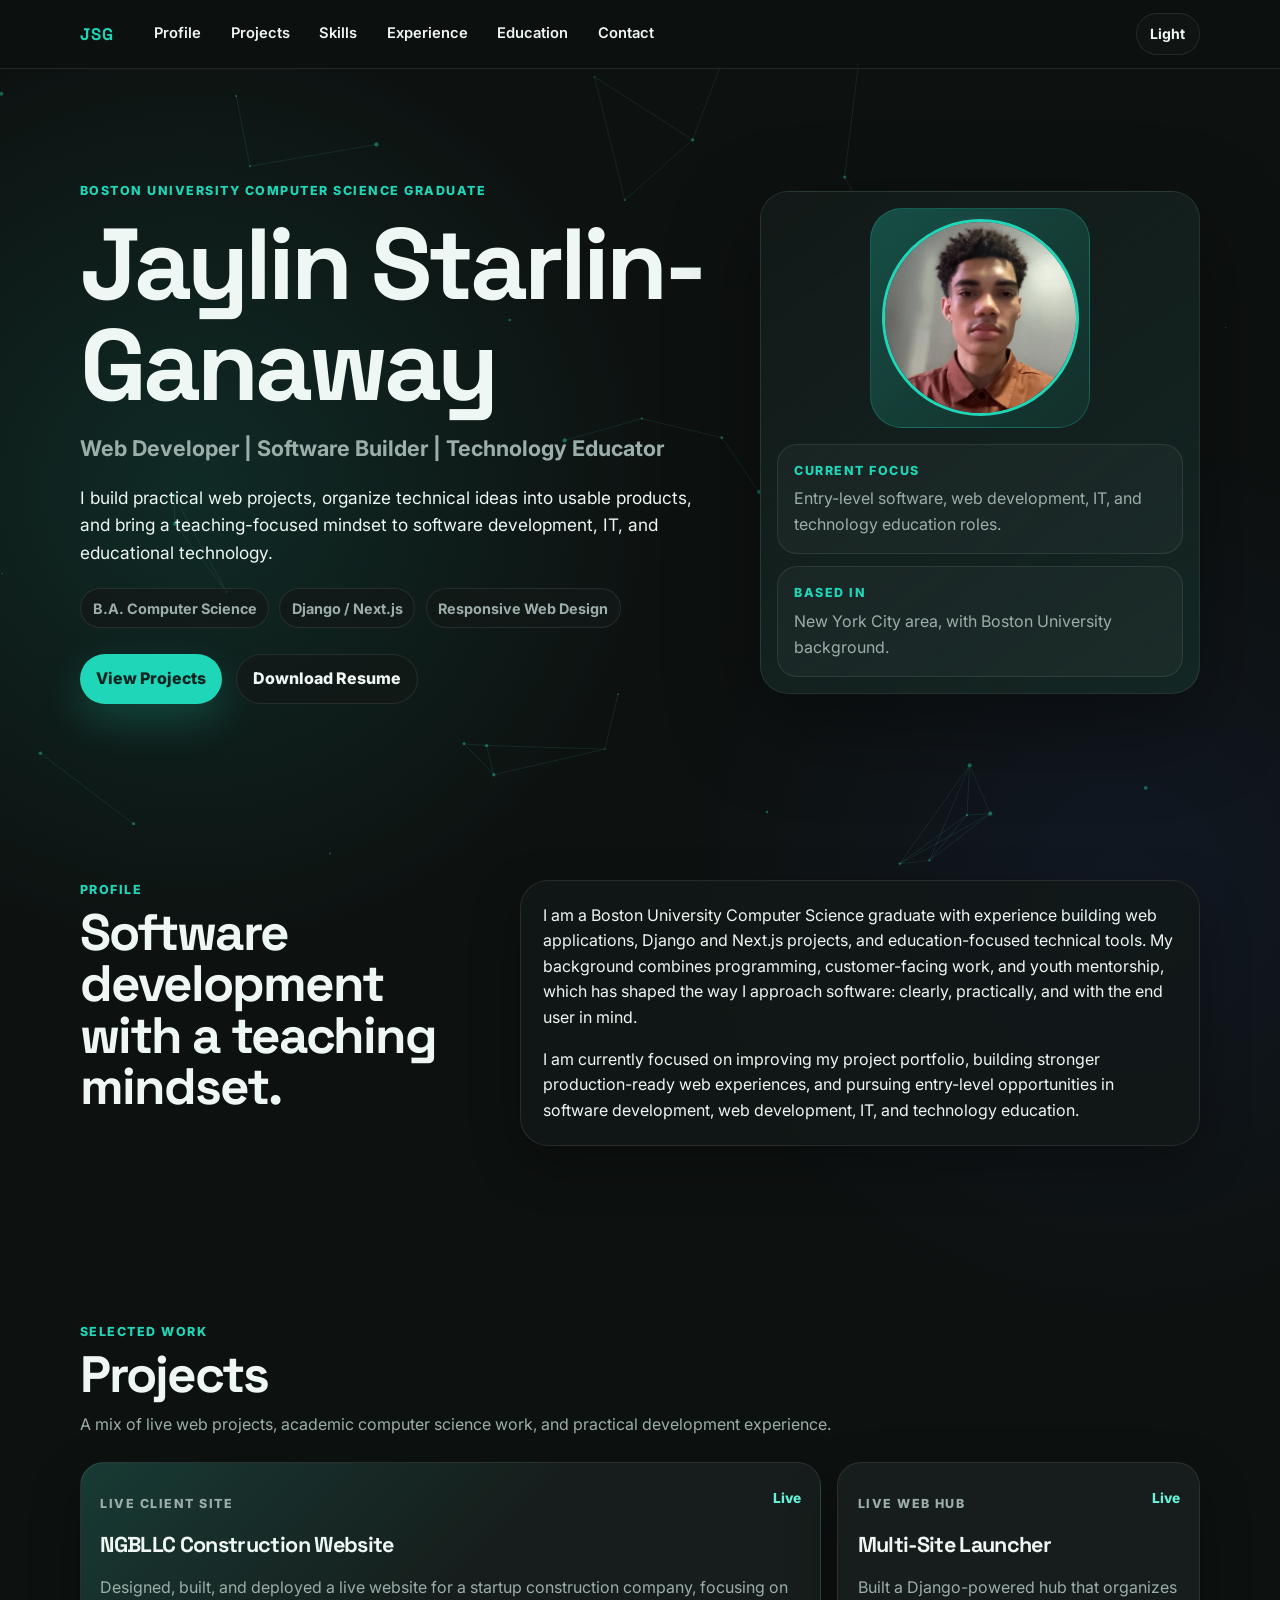
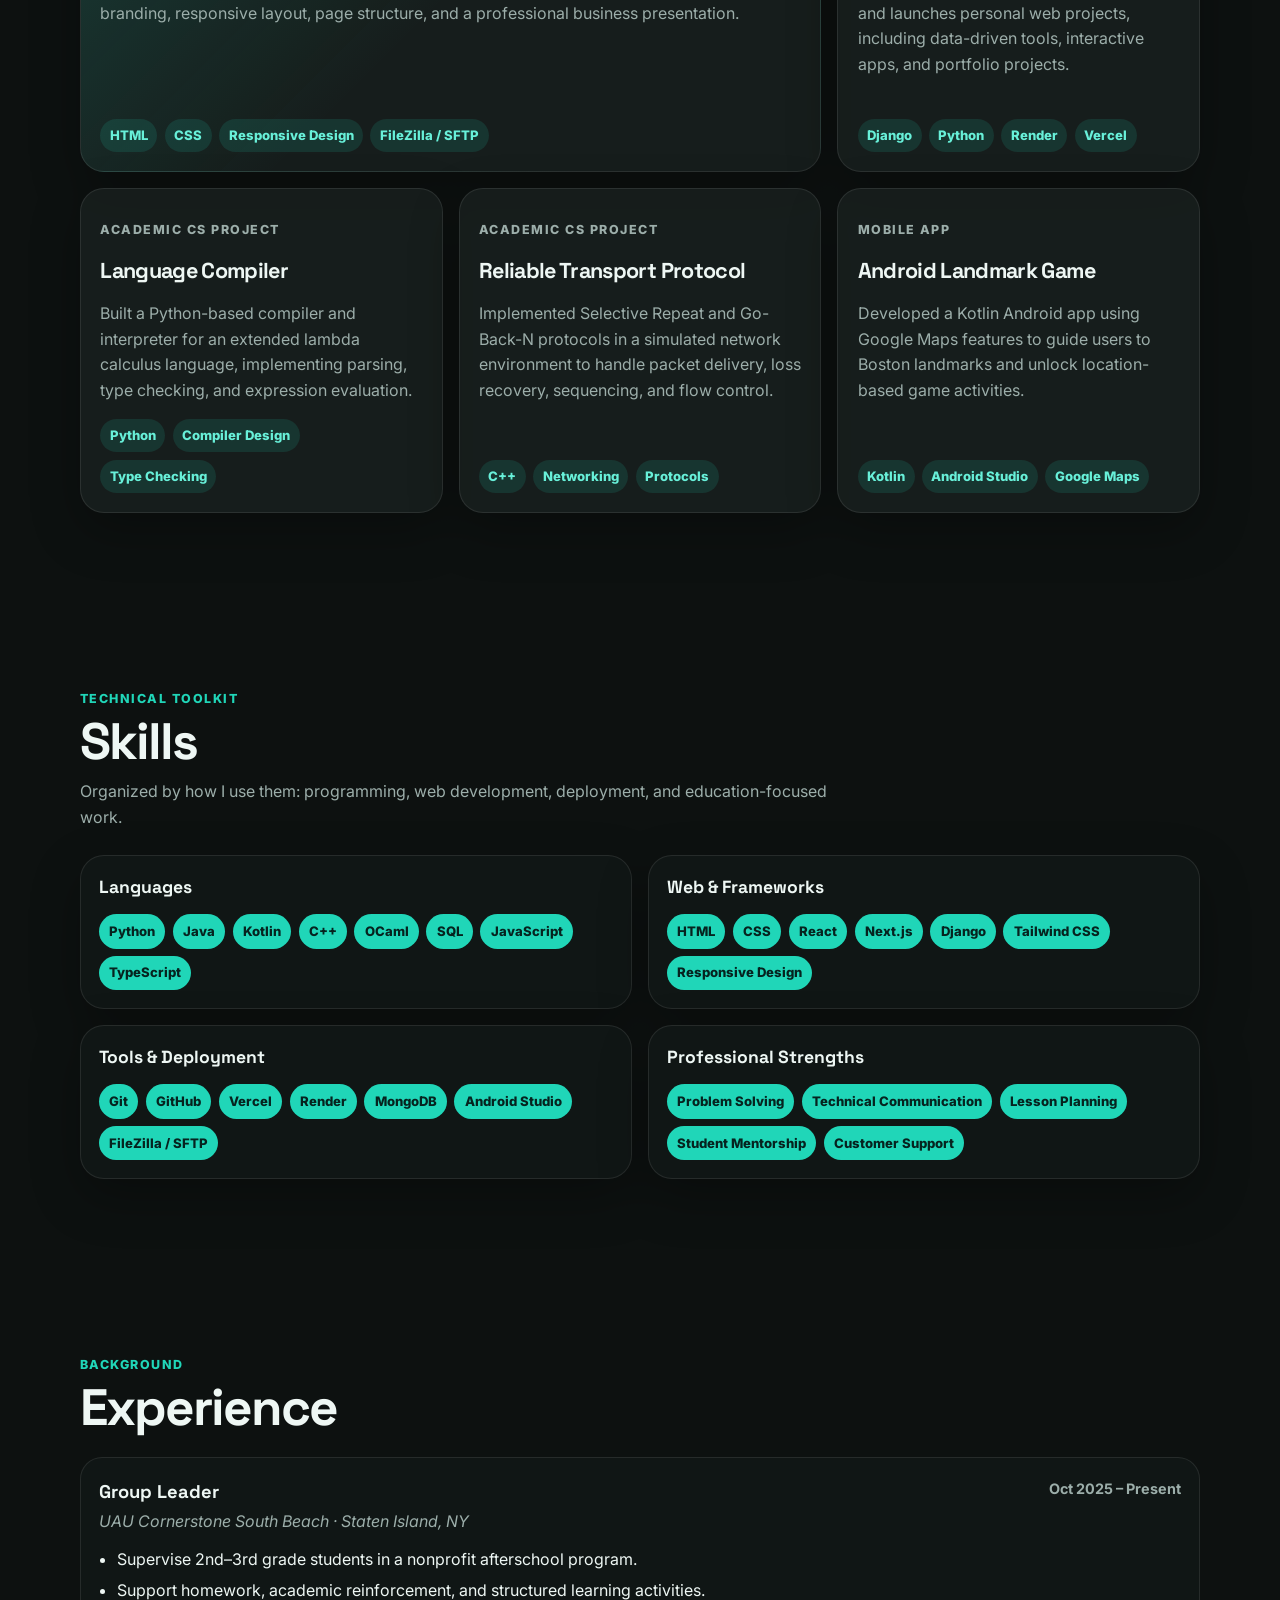
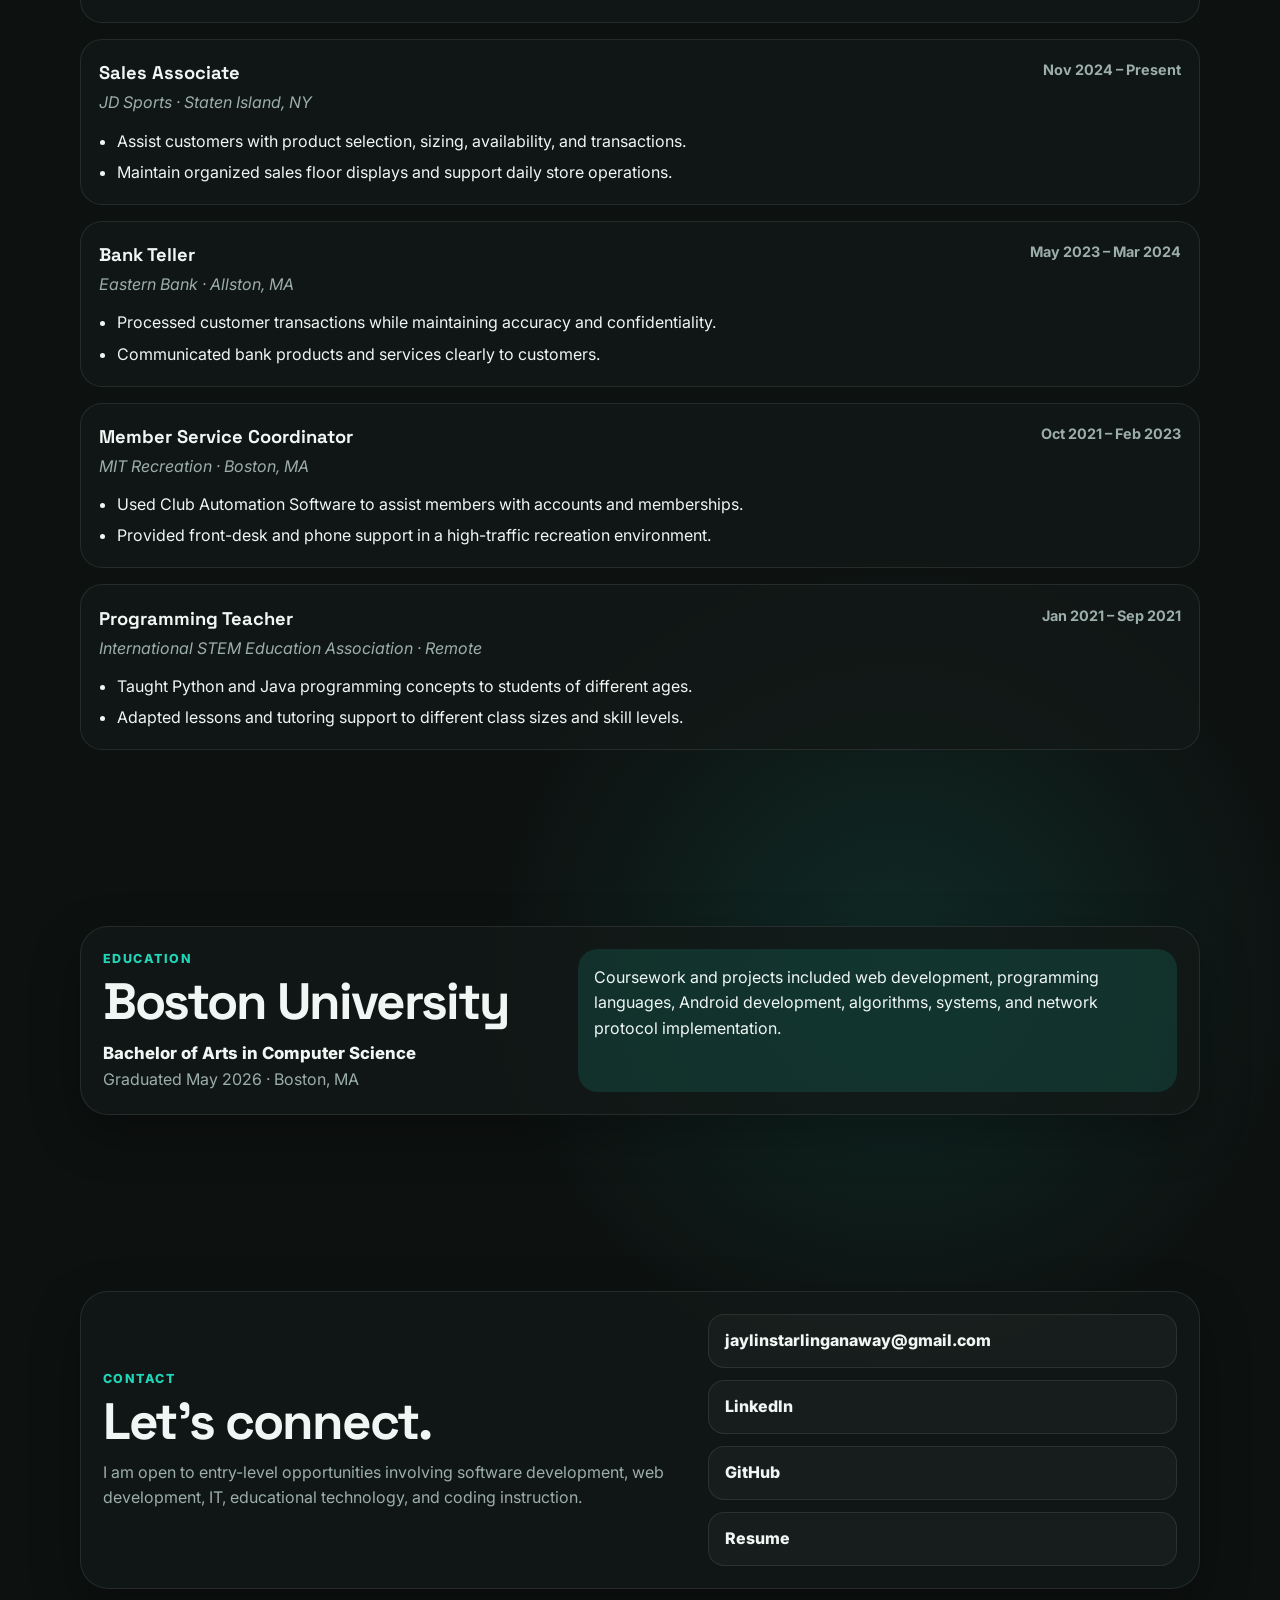
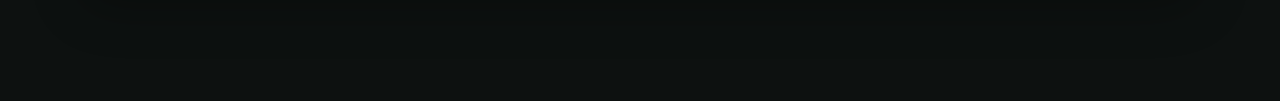
==== commit 4fdbb29d: "major update for graduation" ====
--- a/index.html
+++ b/index.html
@@ -2,389 +2,539 @@
 <html lang="en">
 
 <head>
-    <!-- set character encoding and responsive viewport -->
     <meta charset="UTF-8" />
     <meta name="viewport" content="width=device-width, initial-scale=1" />
-    <!-- page title and basic seo -->
-    <title>Jaylin Starlin-Ganaway | Portfolio</title>
-    <meta name="description" content="Developer & CS Student @ Boston University" />
-    <!-- social sharing metadata -->
-    <meta property="og:title" content="Jaylin Starlin-Ganaway | Portfolio" />
-    <meta property="og:description" content="Developer & CS Student @ Boston University" />
+
+    <title>Jaylin Starlin-Ganaway | Software Developer</title>
+    <meta name="description"
+        content="Portfolio of Jaylin Starlin-Ganaway, Boston University Computer Science graduate focused on web development, software projects, and technology education." />
+
+    <meta property="og:title" content="Jaylin Starlin-Ganaway | Software Developer" />
+    <meta property="og:description"
+        content="Boston University Computer Science graduate building web applications, software projects, and educational technology tools." />
     <meta property="og:type" content="website" />
+    <meta property="og:image" content="jsg-pfp.jpg" />
+
     <link rel="icon" href="img/favicon.png">
-    <meta property="og:image" content="img/jsg-pfp.png">
-    <!-- preload google fonts, swap to stylesheet after load for performance -->
-    <link rel="preload"
-        href="https://fonts.googleapis.com/css2?family=Montserrat:wght@600&family=Roboto:wght@400;500&display=swap"
-        as="style" onload="this.onload=null;this.rel='stylesheet'">
-    <noscript>
-        <!-- fallback font link when js is disabled -->
-        <link rel="stylesheet"
-            href="https://fonts.googleapis.com/css2?family=Montserrat:wght@600&family=Roboto:wght@400;500&display=swap">
-    </noscript>
-
-    <!-- site styles -->
+
+    <link rel="preconnect" href="https://fonts.googleapis.com">
+    <link rel="preconnect" href="https://fonts.gstatic.com" crossorigin>
+    <link
+        href="https://fonts.googleapis.com/css2?family=Inter:wght@400;500;600;700;800&family=Space+Grotesk:wght@600;700&display=swap"
+        rel="stylesheet">
+
     <link rel="stylesheet" href="css/style.css" />
 </head>
 
-<body>
-    <!-- short intro overlay shown on first paint -->
-    <div id="intro-overlay" aria-hidden="true">
-        <div class="intro-content">
-            <h1>Welcome</h1>
-        </div>
-    </div>
-
-    <!-- fixed canvas for animated background particles -->
+<body class="dark">
     <canvas id="bg" aria-hidden="true"></canvas>
 
-    <!-- primary nav/header with dark toggle -->
-    <header class="navbar" role="navigation" aria-label="Primary">
-        <div class="container">
-            <!-- logo scrolls to hero -->
-            <a href="#home" class="logo tilt">JSG</a>
-            <!-- in-page nav links -->
-            <ul class="nav-links" role="list">
-                <li><a class="tilt" href="#projects">Projects</a></li>
-                <li><a class="tilt" href="#skills">Skills</a></li>
-                <li><a class="tilt" href="#experience">Experience</a></li>
-                <li><a class="tilt" href="#education">Education</a></li>
-                <li><a class="tilt" href="#contact">Contact</a></li>
-            </ul>
-            <!-- actions: theme toggle -->
-            <div class="nav-actions">
-                <button id="toggle-dark" class="btn ghost" aria-pressed="false"
-                    aria-label="Toggle dark mode">Dark</button>
-            </div>
-        </div>
+    <header class="site-header">
+        <nav class="container nav" aria-label="Primary navigation">
+            <a href="#home" class="brand" aria-label="Go to home">JSG</a>
+
+            <button class="nav-toggle" id="nav-toggle" type="button" aria-expanded="false" aria-controls="site-menu">
+                <span>Menu</span>
+                <span class="hamburger" aria-hidden="true"></span>
+            </button>
+
+            <div class="nav-menu" id="site-menu">
+                <a href="#profile">Profile</a>
+                <a href="#projects">Projects</a>
+                <a href="#skills">Skills</a>
+                <a href="#experience">Experience</a>
+                <a href="#education">Education</a>
+                <a href="#contact">Contact</a>
+            </div>
+
+            <button id="toggle-dark" class="theme-toggle" type="button" aria-pressed="true">
+                Light
+            </button>
+        </nav>
     </header>
 
-    <!-- hero section with name, tagline, ctas, and avatar -->
-    <section id="home" class="home section visible" aria-label="Hero">
-        <div class="container hero-grid">
-            <div class="hero-copy">
-                <h1 class="hero-title">Jaylin Starlin-Ganaway</h1>
-                <p class="tagline">Computer Science Student | Software Developer | Aspiring Coding Instructor</p>
-                <p class="hero-summary">Building software projects while preparing for roles in software development,
-                    STEM instruction, and coding education.</p>
-                <div class="cta-row">
-                    <a href="https://jsg-websites.onrender.com/" class="btn primary tilt">My Websites</a>
-                    <a href="RESUME-OCTOBER-25.pdf" class="btn ghost tilt" target="_blank" rel="noopener">Download
-                        Resume</a>
-                </div>
-            </div>
-            <div class="hero-visual">
-                <!-- avatar with glow effect -->
-                <div class="avatar-glow tilt">
-                    <img src="jsg-pfp.jpg" alt="Jaylin Starlin-Ganaway" class="profile-pic">
-                </div>
-            </div>
-        </div>
-    </section>
-
-    <!-- about section: brief bio -->
-    <section id="about" class="section">
-        <div class="container">
-            <h2>About</h2>
-            <p>Boston University Computer Science student with experience building software projects and supporting
-                student learning environments. I am interested in software development and coding education, with a
-                growing focus on roles where I can apply my technical skills while helping students build confidence in
-                programming, problem solving, and technology.</p>
-        </div>
-    </section>
-
-    <section id="focus" class="section">
-        <div class="container">
-            <h2>Career Focus</h2>
-            <p>I am currently pursuing opportunities in software development, STEM instruction, and coding education. My
-                goal is to continue building technical projects while also helping students develop confidence in
-                programming and technology.</p>
-        </div>
-    </section>
-
-    <!-- projects section: cards for selected work -->
-    <section id="projects" class="section" aria-label="Projects">
-        <div class="container">
-            <h2>Projects</h2>
-            <div class="projects-grid">
-                <article class="project-card tilt">
-                    <!-- optional project image is commented out -->
-                    <h3><a href="https://jsg-websites.onrender.com/" target="_blank" rel="noopener">Multi-Site
-                            Launcher</a></h3>
-                    <p>Built a Django-powered hub that organizes and launches my personal web projects, including
-                        data-driven tools, interactive games, and portfolio apps. Serves as a central showcase for
-                        projects built with Django, Next.js, Render, and Vercel.</p>
-                    <div class="tech-chips"><span>Django</span><span>Python</span><span>JavaScript</span></div>
-                </article>
-
-                <article class="project-card tilt">
-                    <!-- optional image commented out -->
-                    <h3>Language Compiler</h3>
-                    <p>Built a Python-based compiler and interpreter for an extended lambda calculus language.
-                        Implemented parsing, type checking, and evaluation for constructs such as tuples and
-                        let-bindings, creating a functional execution model for structured expressions.</p>
-                    <div class="tech-chips"><span>Python</span><span>Lambda Calculus</span><span>Compiler Design</span>
+    <main>
+        <section id="home" class="hero section visible" aria-label="Hero">
+            <div class="container hero-grid">
+                <div class="hero-copy">
+                    <p class="eyebrow">Boston University Computer Science Graduate</p>
+                    <h1>Jaylin Starlin-Ganaway</h1>
+                    <p class="hero-title-line">
+                        Web Developer | Software Builder | Technology Educator
+                    </p>
+                    <p class="hero-summary">
+                        I build practical web projects, organize technical ideas into usable products, and bring a
+                        teaching-focused mindset to software development, IT, and educational technology.
+                    </p>
+
+                    <div class="hero-tags" aria-label="Portfolio highlights">
+                        <span>B.A. Computer Science</span>
+                        <span>Django / Next.js</span>
+                        <span>Responsive Web Design</span>
                     </div>
-                </article>
-
-                <article class="project-card tilt">
-                    <!-- optional image commented out -->
-                    <h3>Android App</h3>
-                    <p>Developed an Android app in Kotlin that uses the Google Maps API to guide users to historical
-                        landmarks in Boston. Added location-based gameplay features that unlock themed guessing
-                        challenges and virtual rewards at each destination.</p>
-                    <div class="tech-chips"><span>Kotlin</span><span>Android Studio</span></div>
-                </article>
-
-                <article class="project-card tilt">
-                    <!-- optional image commented out -->
-                    <h3>Reliable Transport Protocol</h3>
-                    <p>Implemented Selective Repeat and Go-Back-N protocols in a simulated network environment to
-                        guarantee reliable packet delivery. Designed and tested mechanisms for packet loss recovery,
-                        sequencing, and flow control.</p>
-                    <div class="tech-chips"><span>C++</span></div>
-                </article>
-
-            </div>
-        </div>
-    </section>
-
-    <!-- skills section: simple list of tools and languages -->
-    <section id="skills" class="section">
-        <div class="container">
-            <h2>Skills</h2>
-            <ul class="skills-list">
-                <li>Python</li>
-                <li>Java / Kotlin</li>
-                <li>C++</li>
-                <li>OCaml</li>
-                <li>SQL</li>
-                <li>HTML / CSS / JavaScript</li>
-                <li>Django</li>
-                <li>Next.js</li>
-                <li>Android Studio</li>
-                <li>Lesson Planning</li>
-                <li>Student Mentorship</li>
-            </ul>
-        </div>
-    </section>
-
-
-    <!-- experience section: roles with dates and bullets -->
-    <section id="experience" class="section">
-        <div class="container">
-            <h2>Experience</h2>
-            <ul class="experience-list" role="list">
-
-                <li>
-                    <h3>Group Leader <span class="date">Oct 2025 – Present</span></h3>
-                    <p class="company">UAU Cornerstone South Beach, Staten Island, NY</p>
-                    <ul>
-                        <li>Supervise and mentor a daily group of 2nd–3rd grade students in an after-school program.
-                        </li>
-                        <li>Assist students with homework and guide them through academic problem solving.</li>
-                        <li>Plan and lead structured learning activities that encourage creativity, teamwork, and
-                            critical thinking.</li>
-                        <li>Foster a supportive learning environment that promotes positive behavior and student
-                            engagement.</li>
-                    </ul>
-                </li>
-
-                <li>
-                    <h3>Sales Associate <span class="date">Nov 2024 – Present</span></h3>
-                    <p class="company">JD Sports, Staten Island, NY</p>
-                    <ul>
-                        <li>Assist customers in selecting footwear and apparel by identifying product needs, sizing, and
-                            availability.</li>
-                        <li>Provide product recommendations and support a positive in-store customer experience.</li>
-                        <li>Process transactions at the register with accuracy and efficiency.</li>
-                        <li>Maintain organized sales floor displays and support daily store operations.</li>
-                    </ul>
-                </li>
-
-                <li>
-                    <h3>Bank Teller <span class="date">May 2023 – Mar 2024</span></h3>
-                    <p class="company">Eastern Bank, Allston, MA</p>
-                    <ul>
-                        <li>Processed customer transactions including cash deposits, withdrawals, and check cashing.
-                        </li>
-                        <li>Promoted bank products and services with clear communication.</li>
-                    </ul>
-                </li>
-
-                <li>
-                    <h3>Member Service Coordinator <span class="date">Oct 2021 – Feb 2023</span></h3>
-                    <p class="company">MIT Recreation, Boston, MA</p>
-                    <ul>
-                        <li>Utilized Club Automation software to help members manage their memberships.</li>
-                        <li>Greeted and assisted members at the front desk and via phone calls.</li>
-                    </ul>
-                </li>
-
-                <li>
-                    <h3>Teacher <span class="date">Jan 2021 – Sep 2021</span></h3>
-                    <p class="company">International STEM Education Association, Torrance, CA</p>
-                    <ul>
-                        <li>Taught programming (Python, Java) to students of various ages.</li>
-                        <li>Prepared and adapted lessons for different class sizes and topics.</li>
-                        <li>Offered tutoring support tailored to individual student needs.</li>
-                    </ul>
-                </li>
-
-                <li>
-                    <h3>Office Assistant <span class="date">Oct 2017 – Mar 2019</span></h3>
-                    <p class="company">United Activities Unlimited, Staten Island, NY</p>
-                    <ul>
-                        <li>Assisted in designing identification cards for the Work Learn Grow Program.</li>
-                        <li>Maintained efficient office operations through file management and cleanliness.</li>
-                        <li>Managed front desk responsibilities including phone and visitor reception.</li>
-                    </ul>
-                </li>
-            </ul>
-        </div>
-    </section>
-
-    <!-- education section: degrees and schools -->
-    <section id="education" class="section">
-        <div class="container">
-            <h2>Education</h2>
-            <ul class="education-list" role="list">
-                <li>
-                    <h3>Computer Science, B.A. <span class="date">Sep 2019 – May 2026 (Expected)</span></h3>
-                    <p class="school">Boston University, Boston, MA</p>
-                </li>
-                <li>
-                    <h3>High School Diploma <span class="date">Sep 2015 – May 2019</span></h3>
-                    <p class="school">Susan E. Wagner High School, Staten Island, NY</p>
-                </li>
-            </ul>
-        </div>
-    </section>
-
-    <!-- contact section: email and linkedin -->
-    <section id="contact" class="section">
-        <div class="container">
-            <h2>Contact</h2>
-            <p>Email: <a href="mailto:jaylinstarlinganaway@gmail.com">jaylinstarlinganaway@gmail.com</a></p>
-            <p>LinkedIn: <a href="https://www.linkedin.com/in/jaylinstarlin-ganaway/" target="_blank"
-                    rel="noopener">linkedin.com/in/jaylinstarlin-ganaway</a></p>
-        </div>
-    </section>
-
-    <!-- scripts -->
+
+                    <div class="cta-row">
+                        <a href="#projects" class="btn primary">View Projects</a>
+                        <a href="RESUME-JUNE-26-1.pdf" class="btn secondary" target="_blank" rel="noopener">Download Resume</a>
+                    </div>
+                </div>
+
+                <aside class="hero-card" aria-label="Quick profile">
+                    <div class="avatar-shell">
+                        <img src="jsg-pfp.jpg" alt="Portrait of Jaylin Starlin-Ganaway" class="profile-pic">
+                    </div>
+
+                    <div class="quick-card">
+                        <p class="quick-label">Current Focus</p>
+                        <p>Entry-level software, web development, IT, and technology education roles.</p>
+                    </div>
+
+                    <div class="quick-card">
+                        <p class="quick-label">Based In</p>
+                        <p>New York City area, with Boston University background.</p>
+                    </div>
+                </aside>
+            </div>
+        </section>
+
+        <section id="profile" class="section">
+            <div class="container split-section">
+                <div>
+                    <p class="section-kicker">Profile</p>
+                    <h2>Software development with a teaching mindset.</h2>
+                </div>
+
+                <div class="profile-panel">
+                    <p>
+                        I am a Boston University Computer Science graduate with experience building web applications,
+                        Django and Next.js projects, and education-focused technical tools. My background combines
+                        programming, customer-facing work, and youth mentorship, which has shaped the way I approach
+                        software: clearly, practically, and with the end user in mind.
+                    </p>
+                    <p>
+                        I am currently focused on improving my project portfolio, building stronger production-ready web
+                        experiences, and pursuing entry-level opportunities in software development, web development,
+                        IT, and technology education.
+                    </p>
+                </div>
+            </div>
+        </section>
+
+        <section id="projects" class="section" aria-label="Projects">
+            <div class="container">
+                <div class="section-heading">
+                    <p class="section-kicker">Selected Work</p>
+                    <h2>Projects</h2>
+                    <p>
+                        A mix of live web projects, academic computer science work, and practical development
+                        experience.
+                    </p>
+                </div>
+
+                <div class="projects-grid">
+                    <article class="project-card featured">
+                        <div class="project-topline">
+                            <p class="project-type">Live Client Site</p>
+                            <a href="https://ngbllc.com" target="_blank" rel="noopener">Live</a>
+                        </div>
+                        <h3>NGBLLC Construction Website</h3>
+                        <p>
+                            Designed, built, and deployed a live website for a startup construction company, focusing on
+                            branding, responsive layout, page structure, and a professional business presentation.
+                        </p>
+                        <div class="tech-chips">
+                            <span>HTML</span>
+                            <span>CSS</span>
+                            <span>Responsive Design</span>
+                            <span>FileZilla / SFTP</span>
+                        </div>
+                    </article>
+
+                    <article class="project-card">
+                        <div class="project-topline">
+                            <p class="project-type">Live Web Hub</p>
+                            <a href="https://jsg-websites.onrender.com/" target="_blank" rel="noopener">Live</a>
+                        </div>
+                        <h3>Multi-Site Launcher</h3>
+                        <p>
+                            Built a Django-powered hub that organizes and launches personal web projects, including
+                            data-driven tools, interactive apps, and portfolio projects.
+                        </p>
+                        <div class="tech-chips">
+                            <span>Django</span>
+                            <span>Python</span>
+                            <span>Render</span>
+                            <span>Vercel</span>
+                        </div>
+                    </article>
+
+                    <article class="project-card">
+                        <div class="project-topline">
+                            <p class="project-type">Academic CS Project</p>
+                        </div>
+                        <h3>Language Compiler</h3>
+                        <p>
+                            Built a Python-based compiler and interpreter for an extended lambda calculus language,
+                            implementing parsing, type checking, and expression evaluation.
+                        </p>
+                        <div class="tech-chips">
+                            <span>Python</span>
+                            <span>Compiler Design</span>
+                            <span>Type Checking</span>
+                        </div>
+                    </article>
+
+                    <article class="project-card">
+                        <div class="project-topline">
+                            <p class="project-type">Academic CS Project</p>
+                        </div>
+                        <h3>Reliable Transport Protocol</h3>
+                        <p>
+                            Implemented Selective Repeat and Go-Back-N protocols in a simulated network environment to
+                            handle packet delivery, loss recovery, sequencing, and flow control.
+                        </p>
+                        <div class="tech-chips">
+                            <span>C++</span>
+                            <span>Networking</span>
+                            <span>Protocols</span>
+                        </div>
+                    </article>
+
+                    <article class="project-card">
+                        <div class="project-topline">
+                            <p class="project-type">Mobile App</p>
+                        </div>
+                        <h3>Android Landmark Game</h3>
+                        <p>
+                            Developed a Kotlin Android app using Google Maps features to guide users to Boston landmarks
+                            and unlock location-based game activities.
+                        </p>
+                        <div class="tech-chips">
+                            <span>Kotlin</span>
+                            <span>Android Studio</span>
+                            <span>Google Maps</span>
+                        </div>
+                    </article>
+                </div>
+            </div>
+        </section>
+
+        <section id="skills" class="section">
+            <div class="container">
+                <div class="section-heading">
+                    <p class="section-kicker">Technical Toolkit</p>
+                    <h2>Skills</h2>
+                    <p>
+                        Organized by how I use them: programming, web development, deployment, and education-focused
+                        work.
+                    </p>
+                </div>
+
+                <div class="skills-board">
+                    <article class="skill-group">
+                        <h3>Languages</h3>
+                        <div class="skill-chips">
+                            <span>Python</span>
+                            <span>Java</span>
+                            <span>Kotlin</span>
+                            <span>C++</span>
+                            <span>OCaml</span>
+                            <span>SQL</span>
+                            <span>JavaScript</span>
+                            <span>TypeScript</span>
+                        </div>
+                    </article>
+
+                    <article class="skill-group">
+                        <h3>Web & Frameworks</h3>
+                        <div class="skill-chips">
+                            <span>HTML</span>
+                            <span>CSS</span>
+                            <span>React</span>
+                            <span>Next.js</span>
+                            <span>Django</span>
+                            <span>Tailwind CSS</span>
+                            <span>Responsive Design</span>
+                        </div>
+                    </article>
+
+                    <article class="skill-group">
+                        <h3>Tools & Deployment</h3>
+                        <div class="skill-chips">
+                            <span>Git</span>
+                            <span>GitHub</span>
+                            <span>Vercel</span>
+                            <span>Render</span>
+                            <span>MongoDB</span>
+                            <span>Android Studio</span>
+                            <span>FileZilla / SFTP</span>
+                        </div>
+                    </article>
+
+                    <article class="skill-group">
+                        <h3>Professional Strengths</h3>
+                        <div class="skill-chips">
+                            <span>Problem Solving</span>
+                            <span>Technical Communication</span>
+                            <span>Lesson Planning</span>
+                            <span>Student Mentorship</span>
+                            <span>Customer Support</span>
+                        </div>
+                    </article>
+                </div>
+            </div>
+        </section>
+
+        <section id="experience" class="section">
+            <div class="container">
+                <div class="section-heading">
+                    <p class="section-kicker">Background</p>
+                    <h2>Experience</h2>
+                </div>
+
+                <div class="timeline">
+                    <article class="timeline-item">
+                        <div class="role-row">
+                            <div>
+                                <h3>Group Leader</h3>
+                                <p class="company">UAU Cornerstone South Beach · Staten Island, NY</p>
+                            </div>
+                            <span class="date">Oct 2025 – Present</span>
+                        </div>
+                        <ul>
+                            <li>Supervise 2nd–3rd grade students in a nonprofit afterschool program.</li>
+                            <li>Support homework, academic reinforcement, and structured learning activities.</li>
+                        </ul>
+                    </article>
+
+                    <article class="timeline-item">
+                        <div class="role-row">
+                            <div>
+                                <h3>Sales Associate</h3>
+                                <p class="company">JD Sports · Staten Island, NY</p>
+                            </div>
+                            <span class="date">Nov 2024 – Present</span>
+                        </div>
+                        <ul>
+                            <li>Assist customers with product selection, sizing, availability, and transactions.</li>
+                            <li>Maintain organized sales floor displays and support daily store operations.</li>
+                        </ul>
+                    </article>
+
+                    <article class="timeline-item">
+                        <div class="role-row">
+                            <div>
+                                <h3>Bank Teller</h3>
+                                <p class="company">Eastern Bank · Allston, MA</p>
+                            </div>
+                            <span class="date">May 2023 – Mar 2024</span>
+                        </div>
+                        <ul>
+                            <li>Processed customer transactions while maintaining accuracy and confidentiality.</li>
+                            <li>Communicated bank products and services clearly to customers.</li>
+                        </ul>
+                    </article>
+
+                    <article class="timeline-item">
+                        <div class="role-row">
+                            <div>
+                                <h3>Member Service Coordinator</h3>
+                                <p class="company">MIT Recreation · Boston, MA</p>
+                            </div>
+                            <span class="date">Oct 2021 – Feb 2023</span>
+                        </div>
+                        <ul>
+                            <li>Used Club Automation Software to assist members with accounts and memberships.</li>
+                            <li>Provided front-desk and phone support in a high-traffic recreation environment.</li>
+                        </ul>
+                    </article>
+
+                    <article class="timeline-item">
+                        <div class="role-row">
+                            <div>
+                                <h3>Programming Teacher</h3>
+                                <p class="company">International STEM Education Association · Remote</p>
+                            </div>
+                            <span class="date">Jan 2021 – Sep 2021</span>
+                        </div>
+                        <ul>
+                            <li>Taught Python and Java programming concepts to students of different ages.</li>
+                            <li>Adapted lessons and tutoring support to different class sizes and skill levels.</li>
+                        </ul>
+                    </article>
+                </div>
+            </div>
+        </section>
+
+        <section id="education" class="section">
+            <div class="container education-card">
+                <div>
+                    <p class="section-kicker">Education</p>
+                    <h2>Boston University</h2>
+                    <p class="degree">Bachelor of Arts in Computer Science</p>
+                    <p class="muted">Graduated May 2026 · Boston, MA</p>
+                </div>
+
+                <div class="education-note">
+                    <p>
+                        Coursework and projects included web development, programming languages, Android development,
+                        algorithms, systems, and network protocol implementation.
+                    </p>
+                </div>
+            </div>
+        </section>
+
+        <section id="contact" class="section contact-section">
+            <div class="container contact-card">
+                <div>
+                    <p class="section-kicker">Contact</p>
+                    <h2>Let’s connect.</h2>
+                    <p>
+                        I am open to entry-level opportunities involving software development, web development, IT,
+                        educational technology, and coding instruction.
+                    </p>
+                </div>
+
+                <div class="contact-links">
+                    <a href="mailto:jaylinstarlinganaway@gmail.com">jaylinstarlinganaway@gmail.com</a>
+                    <a href="https://www.linkedin.com/in/jaylinstarlin-ganaway/" target="_blank"
+                        rel="noopener">LinkedIn</a>
+                    <a href="https://github.com/JaStaGa" target="_blank" rel="noopener">GitHub</a>
+                    <a href="RESUME-JUNE-26-1.pdf" target="_blank" rel="noopener">Resume</a>
+                </div>
+            </div>
+        </section>
+    </main>
+
     <script>
-        // dark mode toggle using prefers-color-scheme + localstorage
         const body = document.body;
-        const toggle = document.getElementById("toggle-dark");
-        const prefersDark = window.matchMedia("(prefers-color-scheme: dark)").matches;
-
-        // read saved choice; default to dark unless explicitly disabled
-        const saved = localStorage.getItem("darkMode");
-        if (saved !== "disabled") {
-            body.classList.add("dark");
-            toggle.setAttribute("aria-pressed", "true");
-            toggle.textContent = "Light";
-        } else {
-            toggle.textContent = "Dark";
+        const themeToggle = document.getElementById("toggle-dark");
+        const navToggle = document.getElementById("nav-toggle");
+        const navMenu = document.getElementById("site-menu");
+
+        function setTheme(isDark) {
+            body.classList.toggle("dark", isDark);
+            themeToggle.setAttribute("aria-pressed", String(isDark));
+            themeToggle.textContent = isDark ? "Light" : "Dark";
+            localStorage.setItem("theme", isDark ? "dark" : "light");
         }
 
-        // update theme, button state, and persist choice
-        toggle.addEventListener("click", () => {
-            body.classList.toggle("dark");
-            const on = body.classList.contains("dark");
-            toggle.setAttribute("aria-pressed", on ? "true" : "false");
-            toggle.textContent = on ? "Light" : "Dark";
-            localStorage.setItem("darkMode", on ? "enabled" : "disabled");
+        const savedTheme = localStorage.getItem("theme");
+        setTheme(savedTheme ? savedTheme === "dark" : true);
+
+        themeToggle.addEventListener("click", () => {
+            setTheme(!body.classList.contains("dark"));
+        });
+
+        navToggle.addEventListener("click", () => {
+            const open = navMenu.classList.toggle("open");
+            navToggle.setAttribute("aria-expanded", String(open));
+        });
+
+        navMenu.querySelectorAll("a").forEach(link => {
+            link.addEventListener("click", () => {
+                navMenu.classList.remove("open");
+                navToggle.setAttribute("aria-expanded", "false");
+            });
+        });
+
+        document.addEventListener("click", event => {
+            const clickedInsideNav = event.target.closest(".nav");
+            if (!clickedInsideNav) {
+                navMenu.classList.remove("open");
+                navToggle.setAttribute("aria-expanded", "false");
+            }
         });
     </script>
 
     <script>
-        // section reveal using intersectionobserver; respects reduced motion
-        const reduce = window.matchMedia("(prefers-reduced-motion: reduce)").matches;
-        if (!reduce) {
-            // watch all sections and add .visible when they enter viewport
+        const reduceMotion = window.matchMedia("(prefers-reduced-motion: reduce)").matches;
+
+        if (!reduceMotion) {
             const sections = document.querySelectorAll(".section");
-            const io = new IntersectionObserver(entries => {
-                entries.forEach(e => { if (e.isIntersecting) { e.target.classList.add("visible"); io.unobserve(e.target); } });
-            }, { threshold: 0.1 });
-            sections.forEach(s => io.observe(s));
+            const observer = new IntersectionObserver(entries => {
+                entries.forEach(entry => {
+                    if (entry.isIntersecting) {
+                        entry.target.classList.add("visible");
+                        observer.unobserve(entry.target);
+                    }
+                });
+            }, { threshold: 0.12 });
+
+            sections.forEach(section => observer.observe(section));
         } else {
-            // no animation: show all sections immediately
-            document.querySelectorAll(".section").forEach(s => s.classList.add("visible"));
+            document.querySelectorAll(".section").forEach(section => section.classList.add("visible"));
         }
     </script>
 
     <script>
-        // remove intro overlay after its fade-out animation ends
-        document.addEventListener('DOMContentLoaded', () => {
-            const overlay = document.getElementById('intro-overlay');
-            overlay.addEventListener('animationend', e => {
-                if (e.animationName === 'fadeOutOverlay') overlay.remove();
-            });
-        });
-    </script>
-
-    <script>
-        // animated particle background with light mouse repulsion; paused for reduced motion
         (() => {
-            const c = document.getElementById('bg');
-            const ctx = c.getContext('2d');
-            let w, h, particles, mouse = { x: 0, y: 0 };
-            const reduce = window.matchMedia("(prefers-reduced-motion: reduce)").matches;
-
-            // match canvas size to viewport
+            const canvas = document.getElementById("bg");
+            const ctx = canvas.getContext("2d");
+            const reduceMotion = window.matchMedia("(prefers-reduced-motion: reduce)").matches;
+            let width;
+            let height;
+            let particles = [];
+            let mouse = { x: -9999, y: -9999 };
+
             function resize() {
-                w = c.width = window.innerWidth;
-                h = c.height = window.innerHeight;
+                width = canvas.width = window.innerWidth;
+                height = canvas.height = window.innerHeight;
             }
-            window.addEventListener('resize', resize);
-            resize();
-
-            // create particle set sized to screen area (with cap)
+
             function init() {
-                const count = Math.min(80, Math.floor(w * h / 20000));
+                const count = Math.min(65, Math.floor((width * height) / 26000));
                 particles = Array.from({ length: count }, () => ({
-                    x: Math.random() * w, y: Math.random() * h,
-                    vx: (Math.random() - 0.5) * 0.4, vy: (Math.random() - 0.5) * 0.4,
-                    r: Math.random() * 2 + 0.6
+                    x: Math.random() * width,
+                    y: Math.random() * height,
+                    vx: (Math.random() - 0.5) * 0.28,
+                    vy: (Math.random() - 0.5) * 0.28,
+                    r: Math.random() * 1.6 + 0.6
                 }));
             }
-            init();
-
-            // track mouse for gentle push effect
-            window.addEventListener('mousemove', e => { mouse.x = e.clientX; mouse.y = e.clientY; });
-
-            // main animation loop
-            function step() {
-                ctx.clearRect(0, 0, w, h);
-                ctx.globalAlpha = 0.9;
-                for (const p of particles) {
-                    // move particle and bounce off edges
-                    p.x += p.vx; p.y += p.vy;
-                    if (p.x < 0 || p.x > w) p.vx *= -1;
-                    if (p.y < 0 || p.y > h) p.vy *= -1;
-
-                    // mild mouse repulsion
-                    const dx = p.x - mouse.x, dy = p.y - mouse.y;
-                    const d2 = dx * dx + dy * dy;
-                    if (d2 < 9000) { p.vx += dx * 0.00005; p.vy += dy * 0.00005; }
-
-                    // draw particle using css variable color with fallback
-                    ctx.fillStyle = getComputedStyle(document.body).getPropertyValue('--dot').trim() || '#0a2a33';
+
+            function cssVar(name, fallback) {
+                return getComputedStyle(document.body).getPropertyValue(name).trim() || fallback;
+            }
+
+            function draw() {
+                ctx.clearRect(0, 0, width, height);
+
+                for (const particle of particles) {
+                    particle.x += particle.vx;
+                    particle.y += particle.vy;
+
+                    if (particle.x < 0 || particle.x > width) particle.vx *= -1;
+                    if (particle.y < 0 || particle.y > height) particle.vy *= -1;
+
+                    const dx = particle.x - mouse.x;
+                    const dy = particle.y - mouse.y;
+                    const distance = dx * dx + dy * dy;
+
+                    if (distance < 7000) {
+                        particle.vx += dx * 0.000035;
+                        particle.vy += dy * 0.000035;
+                    }
+
+                    ctx.globalAlpha = 0.8;
+                    ctx.fillStyle = cssVar("--dot", "#1abc9c");
                     ctx.beginPath();
-                    ctx.arc(p.x, p.y, p.r, 0, Math.PI * 2);
+                    ctx.arc(particle.x, particle.y, particle.r, 0, Math.PI * 2);
                     ctx.fill();
                 }
-                // draw connecting lines between nearby particles
+
                 ctx.globalAlpha = 0.12;
-                ctx.strokeStyle = getComputedStyle(document.body).getPropertyValue('--link').trim() || '#1ABC9C';
+                ctx.strokeStyle = cssVar("--link", "#1abc9c");
+
                 for (let i = 0; i < particles.length; i++) {
                     for (let j = i + 1; j < particles.length; j++) {
-                        const a = particles[i], b = particles[j];
-                        const dx = a.x - b.x, dy = a.y - b.y;
-                        const d2 = dx * dx + dy * dy;
-                        if (d2 < 120 * 120) {
+                        const a = particles[i];
+                        const b = particles[j];
+                        const dx = a.x - b.x;
+                        const dy = a.y - b.y;
+                        const distance = dx * dx + dy * dy;
+
+                        if (distance < 130 * 130) {
                             ctx.beginPath();
                             ctx.moveTo(a.x, a.y);
                             ctx.lineTo(b.x, b.y);
@@ -392,32 +542,26 @@
                         }
                     }
                 }
-                // continue loop unless user prefers reduced motion
-                if (!reduce) requestAnimationFrame(step);
+
+                requestAnimationFrame(draw);
             }
-            if (!reduce) requestAnimationFrame(step);
+
+            resize();
+            init();
+
+            window.addEventListener("resize", () => {
+                resize();
+                init();
+            });
+
+            window.addEventListener("mousemove", event => {
+                mouse.x = event.clientX;
+                mouse.y = event.clientY;
+            });
+
+            if (!reduceMotion) draw();
         })();
     </script>
-
-    <script>
-        // subtle 3d tilt effect on hover/focus; resets on leave/blur
-        const tilts = document.querySelectorAll('.tilt');
-        tilts.forEach(el => {
-            el.addEventListener('mousemove', e => {
-                const r = el.getBoundingClientRect();
-                // x/y are normalized mouse positions relative to element center
-                const x = (e.clientX - r.left) / r.width - 0.5;
-                const y = (e.clientY - r.top) / r.height - 0.5;
-                // apply perspective rotation based on mouse position
-                el.style.transform = `perspective(600px) rotateX(${(-y * 6).toFixed(2)}deg) rotateY(${(x * 8).toFixed(2)}deg) translateZ(0)`;
-            });
-            // clear transform when pointer leaves
-            el.addEventListener('mouseleave', () => { el.style.transform = ''; });
-            // accessible emphasis for keyboard users
-            el.addEventListener('focus', () => { el.style.transform = 'scale(1.02)'; });
-            el.addEventListener('blur', () => { el.style.transform = ''; });
-        });
-    </script>
 </body>
 
 </html>
--- a/css/style.css
+++ b/css/style.css
@@ -1,200 +1,224 @@
-/* reset */
 * {
   margin: 0;
   padding: 0;
   box-sizing: border-box;
 }
 
-/* theme variables */
 :root {
-  --bg: #e8f8f5;
-  --text: #2c3e50;
-  --brand: #1abc9c;
-  --brand-2: #5ad2bf;
-  --card: #ffffff;
-  --nav: #2c3e50;
-  --muted: #6b7b86;
-  --link: #1abc9c;
-  --dot: #0b2a33;
-  --border-light: rgba(44, 62, 80, 0.08);
-  --border-dark: rgba(255, 255, 255, 0.06);
+  --bg: #f4fbf9;
+  --bg-soft: #e7f6f2;
+  --text: #14211f;
+  --muted: #5d6f6a;
+  --panel: rgba(255, 255, 255, 0.82);
+  --panel-solid: #ffffff;
+  --card: rgba(255, 255, 255, 0.9);
+  --border: rgba(20, 33, 31, 0.11);
+  --brand: #12c7a6;
+  --brand-strong: #0f8d78;
+  --brand-soft: rgba(18, 199, 166, 0.14);
+  --link: #0f8d78;
+  --dot: rgba(15, 141, 120, 0.7);
+  --shadow: 0 24px 80px rgba(19, 55, 50, 0.14);
+  --shadow-soft: 0 16px 40px rgba(19, 55, 50, 0.10);
 }
 
 body.dark {
-  --bg: #121212;
-  --text: #e0e0e0;
-  --brand: #1abc9c;
-  --brand-2: #3db5a3;
-  --card: #1e1e1e;
-  --nav: #1e1e1e;
-  --muted: #a2a2a2;
-  --link: #90caf9;
-  --dot: #153c45;
-}
-
-/* base */
+  --bg: #0d1110;
+  --bg-soft: #101a18;
+  --text: #eef7f4;
+  --muted: #9caeaa;
+  --panel: rgba(18, 25, 24, 0.78);
+  --panel-solid: #121918;
+  --card: rgba(24, 31, 30, 0.88);
+  --border: rgba(255, 255, 255, 0.09);
+  --brand: #20d6b8;
+  --brand-strong: #68f0d9;
+  --brand-soft: rgba(32, 214, 184, 0.13);
+  --link: #68f0d9;
+  --dot: rgba(32, 214, 184, 0.65);
+  --shadow: 0 30px 90px rgba(0, 0, 0, 0.35);
+  --shadow-soft: 0 18px 50px rgba(0, 0, 0, 0.28);
+}
+
 html {
   scroll-behavior: smooth;
 }
 
 body {
-  font-family: "Roboto", system-ui, -apple-system, Segoe UI, Arial, sans-serif;
-  background: var(--bg);
+  min-height: 100vh;
+  font-family: "Inter", system-ui, -apple-system, BlinkMacSystemFont, "Segoe UI", sans-serif;
+  background:
+    radial-gradient(circle at 15% 10%, var(--brand-soft), transparent 30rem),
+    radial-gradient(circle at 88% 18%, rgba(64, 107, 255, 0.08), transparent 28rem),
+    radial-gradient(circle at 70% 85%, var(--brand-soft), transparent 26rem),
+    var(--bg);
   color: var(--text);
   line-height: 1.6;
 }
 
-p {
-  max-width: 800px;
+body.dark {
+  color-scheme: dark;
+}
+
+body:not(.dark) {
+  color-scheme: light;
+}
+
+img {
+  max-width: 100%;
+  display: block;
 }
 
 a {
   color: var(--link);
-  transition: opacity 0.2s ease;
+  text-decoration-thickness: 0.08em;
+  text-underline-offset: 0.25em;
 }
 
 a:hover {
-  opacity: 0.85;
-}
-
-h1,
-h2 {
-  font-family: "Montserrat", sans-serif;
-}
-
-h2 {
-  margin-bottom: 1.25rem;
-}
-
-/* animated background canvas */
+  color: var(--brand-strong);
+}
+
+button,
+a {
+  -webkit-tap-highlight-color: transparent;
+}
+
+button:focus-visible,
+a:focus-visible {
+  outline: 2px solid var(--brand);
+  outline-offset: 3px;
+}
+
 #bg {
   position: fixed;
   inset: 0;
   z-index: 0;
   pointer-events: none;
-  background:
-    radial-gradient(1200px 800px at 10% 10%, rgba(26, 188, 156, 0.15), transparent 60%),
-    radial-gradient(1200px 800px at 90% 90%, rgba(26, 188, 156, 0.10), transparent 60%);
-  filter: saturate(1.05);
-}
-
-/* layout container */
+  opacity: 0.8;
+}
+
 .container {
-  width: 90%;
-  max-width: 1100px;
+  width: min(1120px, calc(100% - 2rem));
   margin: 0 auto;
   position: relative;
   z-index: 1;
 }
 
-/* navbar */
-.navbar {
+.site-header {
   position: sticky;
   top: 0;
-  z-index: 10;
-  background: var(--nav);
-  border-bottom: 1px solid rgba(255, 255, 255, 0.04);
-}
-
-.navbar .container {
+  z-index: 20;
+  border-bottom: 1px solid var(--border);
+  background: rgba(13, 17, 16, 0.78);
+  backdrop-filter: blur(18px);
+  -webkit-backdrop-filter: blur(18px);
+}
+
+body:not(.dark) .site-header {
+  background: rgba(244, 251, 249, 0.78);
+}
+
+.nav {
+  min-height: 68px;
   display: flex;
   align-items: center;
   gap: 0.75rem;
-  padding: 0.75rem 0;
-}
-
-.logo {
+}
+
+.brand {
+  font-family: "Space Grotesk", sans-serif;
+  font-size: 1.05rem;
+  font-weight: 700;
+  letter-spacing: 0.06em;
   color: var(--brand);
-  font-family: "Montserrat", sans-serif;
-  font-size: 1.3rem;
   text-decoration: none;
-  font-weight: 600;
-}
-
-.nav-links {
-  list-style: none;
+  padding: 0.45rem 0;
+}
+
+.nav-menu {
   display: flex;
-  gap: 1rem;
-  margin-left: 0.5rem;
-}
-
-.nav-links a {
+  align-items: center;
+  gap: 0.35rem;
+  margin-left: 1rem;
+}
+
+.nav-menu a {
   color: var(--text);
   text-decoration: none;
-  font-weight: 500;
-  padding: 0.3rem 0.4rem;
-  border-radius: 6px;
-}
-
-.nav-links a:focus-visible,
-.btn:focus-visible,
-a:focus-visible {
-  outline: 2px solid var(--brand);
-  outline-offset: 2px;
-}
-
-body:not(.dark) .nav-links a {
-  color: #ffffff;
-}
-
-.nav-actions {
+  font-size: 0.92rem;
+  font-weight: 600;
+  padding: 0.55rem 0.75rem;
+  border-radius: 999px;
+}
+
+.nav-menu a:hover {
+  background: var(--brand-soft);
+  color: var(--brand-strong);
+}
+
+.nav-toggle,
+.theme-toggle {
+  border: 1px solid var(--border);
+  background: var(--panel);
+  color: var(--text);
+  border-radius: 999px;
+  font: inherit;
+  font-weight: 700;
+  cursor: pointer;
+}
+
+.nav-toggle {
+  display: none;
+  align-items: center;
+  gap: 0.55rem;
+  padding: 0.55rem 0.8rem;
   margin-left: auto;
-  display: flex;
-  gap: 0.5rem;
-}
-
-/* buttons */
-.btn {
-  display: inline-block;
-  border: none;
-  cursor: pointer;
-  text-decoration: none;
-  padding: 0.55rem 0.95rem;
-  border-radius: 10px;
-  font-weight: 600;
-  transition:
-    transform 0.15s ease,
-    box-shadow 0.2s ease,
-    background 0.2s ease,
-    color 0.2s ease,
-    border-color 0.2s ease;
-}
-
-.btn.primary {
-  background: var(--brand);
-  color: #07241f;
-  box-shadow: 0 6px 20px rgba(26, 188, 156, 0.25);
-}
-
-.btn.primary:hover {
-  transform: translateY(-2px);
-}
-
-.btn.ghost {
-  background: transparent;
-  color: var(--text);
-  border: 1px solid #718096;
-}
-
-.btn.ghost:hover {
-  background: rgba(255, 255, 255, 0.06);
-}
-
-body:not(.dark) .btn.ghost {
-  color: var(--brand);
-  border-color: var(--brand);
-  background: transparent;
-}
-
-body:not(.dark) .btn.ghost:hover {
-  background: rgba(26, 188, 156, 0.1);
-}
-
-/* sections */
+}
+
+.hamburger,
+.hamburger::before,
+.hamburger::after {
+  width: 1rem;
+  height: 2px;
+  display: block;
+  background: currentColor;
+  border-radius: 999px;
+  content: "";
+}
+
+.hamburger {
+  position: relative;
+}
+
+.hamburger::before,
+.hamburger::after {
+  position: absolute;
+  left: 0;
+}
+
+.hamburger::before {
+  top: -5px;
+}
+
+.hamburger::after {
+  top: 5px;
+}
+
+.theme-toggle {
+  margin-left: auto;
+  padding: 0.55rem 0.85rem;
+  font-size: 0.88rem;
+}
+
+.nav-toggle+.nav-menu+.theme-toggle {
+  margin-left: auto;
+}
+
 .section {
   opacity: 0;
-  transform: translateY(30px);
-  transition: opacity 0.7s ease-out, transform 0.7s ease-out;
+  transform: translateY(24px);
+  transition: opacity 0.65s ease, transform 0.65s ease;
 }
 
 .section.visible {
@@ -202,292 +226,581 @@
   transform: translateY(0);
 }
 
-.section:not(.home) {
-  padding: 5.5rem 0 3rem;
-}
-
-/* hero */
-.home {
-  padding: 5.5rem 0 3rem;
+.section:not(.hero) {
+  padding: 5.5rem 0;
+}
+
+.hero {
+  padding: 7rem 0 5.5rem;
 }
 
 .hero-grid {
   display: grid;
-  grid-template-columns: 1.3fr 1fr;
-  gap: 2.5rem;
+  grid-template-columns: minmax(0, 1.18fr) minmax(300px, 0.82fr);
+  gap: 3rem;
   align-items: center;
 }
 
-.hero-title {
-  font-size: clamp(2.1rem, 3.8vw, 3.3rem);
-  line-height: 1.1;
-  margin-bottom: 0.8rem;
-}
-
-.tagline {
-  font-size: 1.1rem;
+.eyebrow,
+.section-kicker,
+.project-type,
+.quick-label {
+  color: var(--brand);
+  font-size: 0.78rem;
+  font-weight: 800;
+  letter-spacing: 0.12em;
+  text-transform: uppercase;
+}
+
+.hero h1,
+h2 {
+  font-family: "Space Grotesk", sans-serif;
+  line-height: 1;
+  letter-spacing: -0.04em;
+}
+
+.hero h1 {
+  max-width: 780px;
+  margin-top: 0.8rem;
+  font-size: clamp(3rem, 8vw, 6.3rem);
+}
+
+.hero-title-line {
+  margin-top: 1rem;
   color: var(--muted);
-  margin-top: 0.35rem;
+  font-size: clamp(1.05rem, 2vw, 1.35rem);
+  font-weight: 700;
 }
 
 .hero-summary {
-  max-width: 640px;
-  margin-top: 0.85rem;
+  max-width: 760px;
+  margin-top: 1.1rem;
   color: var(--text);
-  font-size: 1rem;
+  font-size: 1.08rem;
+}
+
+.hero-tags {
+  display: flex;
+  flex-wrap: wrap;
+  gap: 0.65rem;
+  margin-top: 1.35rem;
+}
+
+.hero-tags span {
+  padding: 0.48rem 0.72rem;
+  border: 1px solid var(--border);
+  border-radius: 999px;
+  background: var(--panel);
+  color: var(--muted);
+  font-size: 0.9rem;
+  font-weight: 700;
 }
 
 .cta-row {
   display: flex;
-  gap: 0.8rem;
-  margin-top: 1.15rem;
-}
-
-.hero-visual {
-  display: flex;
+  flex-wrap: wrap;
+  gap: 0.85rem;
+  margin-top: 1.6rem;
+}
+
+.btn {
+  display: inline-flex;
+  align-items: center;
   justify-content: center;
-}
-
-.avatar-glow {
-  width: 180px;
-  height: 180px;
-  display: grid;
-  place-items: center;
-  padding: 10px;
-  border-radius: 20px;
-  background: linear-gradient(135deg, rgba(26, 188, 156, 0.18), rgba(90, 210, 191, 0.12));
-  box-shadow:
-    0 10px 30px rgba(0, 0, 0, 0.15),
-    inset 0 0 80px rgba(26, 188, 156, 0.25);
-  backdrop-filter: blur(2px);
+  min-height: 44px;
+  padding: 0.7rem 1rem;
+  border-radius: 999px;
+  font-weight: 800;
+  text-decoration: none;
+  transition: transform 0.2s ease, box-shadow 0.2s ease, background 0.2s ease;
+}
+
+.btn:hover {
+  transform: translateY(-2px);
+}
+
+.btn.primary {
+  background: var(--brand);
+  color: #06231f;
+  box-shadow: 0 16px 40px rgba(32, 214, 184, 0.22);
+}
+
+.btn.secondary {
+  border: 1px solid var(--border);
+  background: var(--panel);
+  color: var(--text);
+}
+
+.hero-card {
+  border: 1px solid var(--border);
+  border-radius: 28px;
+  padding: 1rem;
+  background:
+    linear-gradient(145deg, var(--panel), rgba(32, 214, 184, 0.07)),
+    var(--panel-solid);
+  box-shadow: var(--shadow);
+}
+
+.avatar-shell {
+  width: min(220px, 70%);
+  margin: 0 auto 1rem;
+  padding: 0.65rem;
+  border-radius: 32px;
+  background:
+    radial-gradient(circle at 50% 35%, rgba(255, 255, 255, 0.18), transparent 42%),
+    linear-gradient(135deg, rgba(32, 214, 184, 0.28), rgba(32, 214, 184, 0.08));
+  border: 1px solid rgba(32, 214, 184, 0.24);
 }
 
 .profile-pic {
-  width: 160px;
-  height: 160px;
+  width: 100%;
+  aspect-ratio: 1;
   object-fit: cover;
   border-radius: 50%;
   border: 3px solid var(--brand);
-  box-shadow: 0 0 12px rgba(26, 188, 156, 0.4);
-}
-
-/* projects */
+}
+
+.quick-card {
+  padding: 1rem;
+  border: 1px solid var(--border);
+  border-radius: 20px;
+  background: rgba(255, 255, 255, 0.03);
+}
+
+.quick-card+.quick-card {
+  margin-top: 0.75rem;
+}
+
+.quick-card p:not(.quick-label) {
+  margin-top: 0.35rem;
+  color: var(--muted);
+}
+
+.split-section {
+  display: grid;
+  grid-template-columns: 0.75fr 1.25fr;
+  gap: 2rem;
+  align-items: start;
+}
+
+h2 {
+  margin-top: 0.45rem;
+  font-size: clamp(2rem, 4vw, 3.4rem);
+}
+
+.section-heading {
+  max-width: 780px;
+  margin-bottom: 1.5rem;
+}
+
+.section-heading p:not(.section-kicker) {
+  margin-top: 0.75rem;
+  color: var(--muted);
+}
+
+.profile-panel,
+.education-card,
+.contact-card {
+  border: 1px solid var(--border);
+  border-radius: 28px;
+  background: var(--panel);
+  box-shadow: var(--shadow-soft);
+}
+
+.profile-panel {
+  padding: 1.35rem;
+}
+
+.profile-panel p+p {
+  margin-top: 1rem;
+}
+
 .projects-grid {
   display: grid;
-  grid-template-columns: repeat(auto-fill, minmax(260px, 1fr));
+  grid-template-columns: repeat(12, 1fr);
   gap: 1rem;
-  margin-top: 1rem;
 }
 
 .project-card {
+  grid-column: span 4;
+  min-height: 310px;
+  display: flex;
+  flex-direction: column;
+  padding: 1.2rem;
+  border: 1px solid var(--border);
+  border-radius: 24px;
   background: var(--card);
-  padding: 1.15rem;
-  border-radius: 14px;
-  border: 1px solid var(--border-dark);
-  box-shadow: 0 2px 8px rgba(0, 0, 0, 0.08);
-  transition:
-    transform 0.25s ease,
-    box-shadow 0.25s ease,
-    border-color 0.25s ease;
-}
-
-body:not(.dark) .project-card {
-  border: 1px solid var(--border-light);
+  box-shadow: var(--shadow-soft);
+  transition: transform 0.22s ease, border-color 0.22s ease, box-shadow 0.22s ease;
+}
+
+.project-card.featured {
+  grid-column: span 8;
+  background:
+    linear-gradient(135deg, rgba(32, 214, 184, 0.16), transparent 48%),
+    var(--card);
 }
 
 .project-card:hover {
-  transform: translateY(-4px);
-  box-shadow: 0 10px 24px rgba(0, 0, 0, 0.18);
+  transform: translateY(-6px);
+  border-color: rgba(32, 214, 184, 0.35);
+  box-shadow: var(--shadow);
+}
+
+.project-topline {
+  display: flex;
+  align-items: center;
+  justify-content: space-between;
+  gap: 1rem;
+  margin-bottom: 0.9rem;
+}
+
+.project-topline a {
+  font-size: 0.86rem;
+  font-weight: 800;
+  text-decoration: none;
 }
 
 .project-card h3 {
-  margin: 0.4rem 0 0.35rem;
+  font-family: "Space Grotesk", sans-serif;
+  font-size: 1.35rem;
+  letter-spacing: -0.03em;
 }
 
 .project-card p {
-  max-width: none;
-}
-
-.project-thumb {
-  width: 100%;
-  height: 150px;
-  object-fit: cover;
-  border-radius: 8px;
-  margin-bottom: 0.75rem;
-}
-
-.project-card .bullets {
-  margin: 0.4rem 0 0 1.1rem;
-  list-style: disc;
-}
-
-.tech-chips {
+  margin-top: 0.75rem;
+  color: var(--muted);
+}
+
+.tech-chips,
+.skill-chips {
   display: flex;
   flex-wrap: wrap;
-  gap: 0.4rem;
+  gap: 0.45rem;
+}
+
+.tech-chips {
+  margin-top: auto;
+  padding-top: 1rem;
+}
+
+.tech-chips span,
+.skill-chips span {
+  border-radius: 999px;
+  font-size: 0.82rem;
+  font-weight: 800;
+}
+
+.tech-chips span {
+  padding: 0.38rem 0.6rem;
+  background: var(--brand-soft);
+  color: var(--brand-strong);
+}
+
+.skills-board {
+  display: grid;
+  grid-template-columns: repeat(2, minmax(0, 1fr));
+  gap: 1rem;
+}
+
+.skill-group {
+  padding: 1.1rem;
+  border: 1px solid var(--border);
+  border-radius: 24px;
+  background: var(--panel);
+  box-shadow: var(--shadow-soft);
+}
+
+.skill-group h3 {
+  margin-bottom: 0.8rem;
+  font-family: "Space Grotesk", sans-serif;
+  font-size: 1.1rem;
+}
+
+.skill-chips span {
+  padding: 0.42rem 0.65rem;
+  background: var(--brand);
+  color: #06231f;
+}
+
+.timeline {
+  display: grid;
+  gap: 1rem;
+}
+
+.timeline-item {
+  padding: 1.15rem;
+  border: 1px solid var(--border);
+  border-radius: 22px;
+  background: var(--panel);
+}
+
+.role-row {
+  display: flex;
+  justify-content: space-between;
+  gap: 1rem;
+  align-items: start;
+}
+
+.role-row h3 {
+  font-family: "Space Grotesk", sans-serif;
+  font-size: 1.15rem;
+}
+
+.company,
+.muted {
+  color: var(--muted);
+}
+
+.company {
+  margin-top: 0.15rem;
+  font-style: italic;
+}
+
+.date {
+  flex: 0 0 auto;
+  color: var(--muted);
+  font-size: 0.9rem;
+  font-weight: 700;
+}
+
+.timeline-item ul {
+  margin-top: 0.8rem;
+  margin-left: 1.1rem;
+  color: var(--text);
+}
+
+.timeline-item li+li {
+  margin-top: 0.35rem;
+}
+
+.education-card {
+  display: grid;
+  grid-template-columns: 0.85fr 1.15fr;
+  gap: 2rem;
+  padding: 1.35rem;
+}
+
+.degree {
+  margin-top: 0.8rem;
+  font-weight: 800;
+  font-size: 1.05rem;
+}
+
+.education-note {
+  padding: 1rem;
+  border-radius: 20px;
+  background: var(--brand-soft);
+  color: var(--text);
+}
+
+.contact-section {
+  padding-bottom: 7rem !important;
+}
+
+.contact-card {
+  display: grid;
+  grid-template-columns: 1.1fr 0.9fr;
+  gap: 2rem;
+  align-items: center;
+  padding: 1.35rem;
+}
+
+.contact-card p:not(.section-kicker) {
   margin-top: 0.75rem;
-}
-
-.tech-chips span {
-  background: #eef6f4;
+  color: var(--muted);
+}
+
+.contact-links {
+  display: grid;
+  gap: 0.7rem;
+}
+
+.contact-links a {
+  display: block;
+  padding: 0.85rem 1rem;
+  border: 1px solid var(--border);
+  border-radius: 16px;
+  background: rgba(255, 255, 255, 0.03);
   color: var(--text);
-  border-radius: 14px;
-  padding: 0.25rem 0.6rem;
-  font-size: 0.82rem;
-}
-
-body.dark .tech-chips span {
-  background: #222222;
-  color: #dddddd;
-}
-
-/* skills */
-.skills-list {
-  display: flex;
-  flex-wrap: wrap;
-  gap: 0.5rem;
-  list-style: none;
-  margin-top: 1rem;
-}
-
-.skills-list li {
-  background: var(--brand);
-  color: #f5f5f5;
-  padding: 0.45rem 0.9rem;
-  border-radius: 20px;
-  font-size: 0.92rem;
-  line-height: 1.2;
-}
-
-/* experience + education */
-.experience-list,
-.education-list {
-  list-style: none;
-}
-
-.experience-list>li {
-  margin-bottom: 2.2rem;
-}
-
-.education-list>li {
-  margin-bottom: 1.8rem;
-}
-
-.experience-list h3,
-.education-list h3 {
-  font-size: 1.05rem;
-  margin-bottom: 0.25rem;
-  display: flex;
-  flex-wrap: wrap;
-  gap: 0.5rem;
-  align-items: baseline;
-}
-
-.company,
-.school {
-  font-style: italic;
-  color: var(--muted);
-}
-
-.date {
-  font-weight: 500;
-  opacity: 0.8;
-}
-
-.experience-list ul {
-  margin-top: 0.55rem;
-  margin-left: 1.2rem;
-}
-
-.experience-list li li {
-  margin-bottom: 0.35rem;
-}
-
-/* intro overlay */
-#intro-overlay {
-  position: fixed;
-  inset: 0;
-  z-index: 9999;
-  display: flex;
-  align-items: center;
-  justify-content: center;
-  background: var(--bg);
-  animation: fadeOutOverlay 1.2s ease forwards 1.1s;
-}
-
-.intro-content h1 {
-  color: var(--text);
-  font-family: "Montserrat", sans-serif;
-  font-size: 2rem;
-  opacity: 0;
-  animation: fadeInText 0.6s ease forwards;
-}
-
-@keyframes fadeInText {
-  from {
-    opacity: 0;
-    transform: translateY(10px);
-  }
-
-  to {
-    opacity: 1;
-    transform: none;
-  }
-}
-
-@keyframes fadeOutOverlay {
-  to {
-    opacity: 0;
-    visibility: hidden;
-  }
-}
-
-/* tilt effect */
-.tilt {
-  will-change: transform;
-  transform-style: preserve-3d;
-}
-
-/* mobile */
-@media (max-width: 750px) {
-  .navbar .container {
-    flex-wrap: wrap;
-  }
-
-  .nav-links {
-    flex-wrap: wrap;
-    justify-content: center;
-  }
-
-  .home {
-    padding-top: 4.5rem;
+  text-decoration: none;
+  font-weight: 800;
+}
+
+.contact-links a:hover {
+  background: var(--brand-soft);
+  color: var(--brand-strong);
+}
+
+@media (max-width: 980px) {
+
+  .hero-grid,
+  .split-section,
+  .education-card,
+  .contact-card {
+    grid-template-columns: 1fr;
+  }
+
+  .project-card,
+  .project-card.featured {
+    grid-column: span 6;
+  }
+
+  .hero-card {
+    max-width: 520px;
+  }
+}
+
+@media (max-width: 760px) {
+  .container {
+    width: min(100% - 1.1rem, 1120px);
+  }
+
+  .site-header {
+    position: sticky;
+  }
+
+  .nav {
+    min-height: 58px;
+  }
+
+  .brand {
+    font-size: 1rem;
+  }
+
+  .nav-toggle {
+    display: inline-flex;
+  }
+
+  .theme-toggle {
+    margin-left: 0;
+    padding: 0.5rem 0.72rem;
+  }
+
+  .nav-menu {
+    display: none;
+    position: absolute;
+    top: calc(100% + 0.55rem);
+    left: 0.55rem;
+    right: 0.55rem;
+    margin: 0;
+    padding: 0.65rem;
+    flex-direction: column;
+    align-items: stretch;
+    border: 1px solid var(--border);
+    border-radius: 20px;
+    background: var(--panel-solid);
+    box-shadow: var(--shadow);
+  }
+
+  .nav-menu.open {
+    display: flex;
+  }
+
+  .nav-menu a {
+    padding: 0.8rem 0.9rem;
+  }
+
+  .hero {
+    padding: 4.6rem 0 3.5rem;
   }
 
   .hero-grid {
+    gap: 1.8rem;
+  }
+
+  .hero h1 {
+    font-size: clamp(2.8rem, 14vw, 4.4rem);
+  }
+
+  .hero-title-line {
+    font-size: 1rem;
+  }
+
+  .hero-summary {
+    font-size: 1rem;
+  }
+
+  .cta-row {
+    display: grid;
     grid-template-columns: 1fr;
-    text-align: center;
-  }
-
-  .hero-summary {
-    margin-left: auto;
-    margin-right: auto;
-  }
-
-  .cta-row {
-    justify-content: center;
-    flex-wrap: wrap;
-  }
-
-  .experience-list h3,
-  .education-list h3 {
-    flex-direction: column;
-    gap: 0.15rem;
-  }
-}
-
-/* reduced motion */
+  }
+
+  .btn {
+    width: 100%;
+  }
+
+  .hero-card {
+    padding: 0.85rem;
+  }
+
+  .avatar-shell {
+    width: min(190px, 72%);
+  }
+
+  .section:not(.hero) {
+    padding: 4rem 0;
+  }
+
+  .profile-panel,
+  .education-card,
+  .contact-card,
+  .timeline-item,
+  .project-card,
+  .skill-group {
+    border-radius: 20px;
+  }
+
+  .projects-grid {
+    grid-template-columns: 1fr;
+  }
+
+  .project-card,
+  .project-card.featured {
+    grid-column: auto;
+    min-height: auto;
+  }
+
+  .skills-board {
+    grid-template-columns: 1fr;
+  }
+
+  .role-row {
+    display: block;
+  }
+
+  .date {
+    display: inline-block;
+    margin-top: 0.25rem;
+  }
+}
+
+@media (max-width: 420px) {
+
+  .hero-tags span,
+  .tech-chips span,
+  .skill-chips span {
+    font-size: 0.78rem;
+  }
+
+  .project-card,
+  .skill-group,
+  .timeline-item,
+  .profile-panel,
+  .education-card,
+  .contact-card {
+    padding: 1rem;
+  }
+}
+
 @media (prefers-reduced-motion: reduce) {
-  * {
+  html {
+    scroll-behavior: auto;
+  }
+
+  *,
+  *::before,
+  *::after {
     animation-duration: 0.01ms !important;
     animation-iteration-count: 1 !important;
     transition-duration: 0.01ms !important;
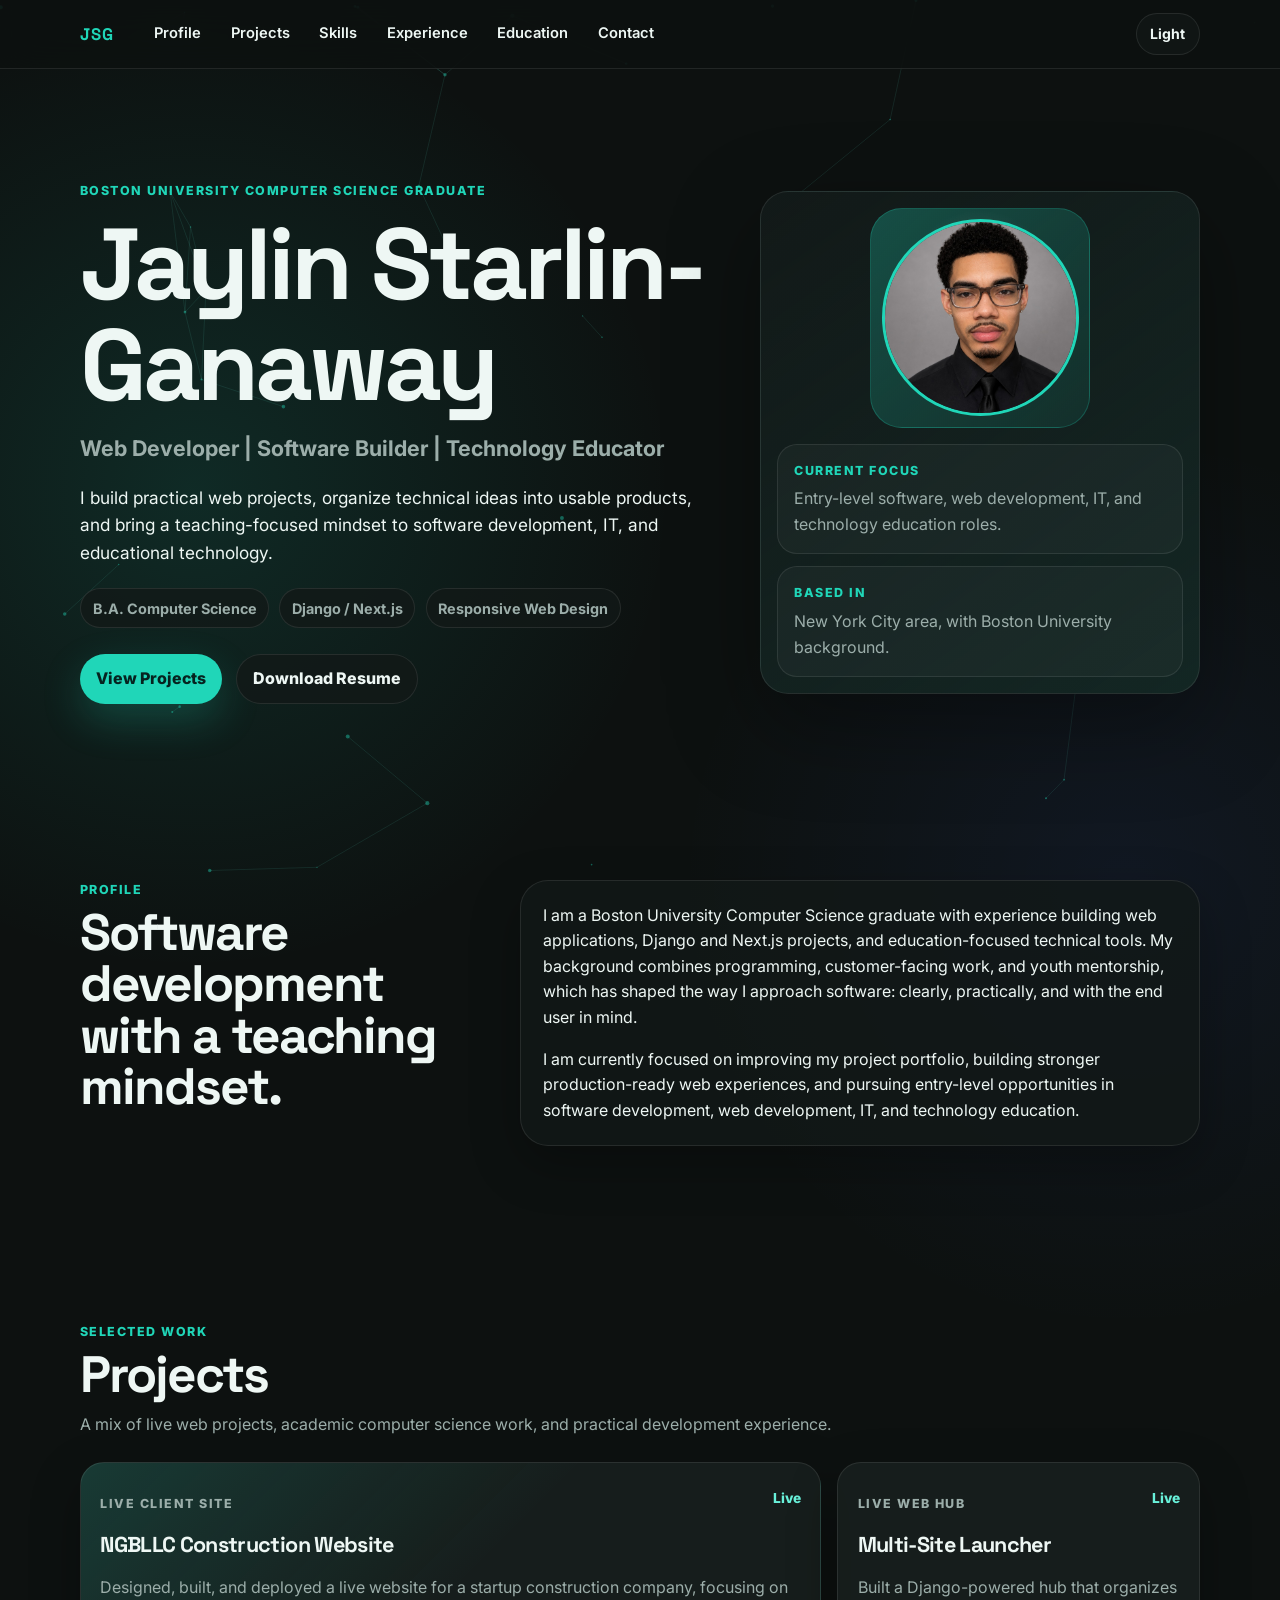
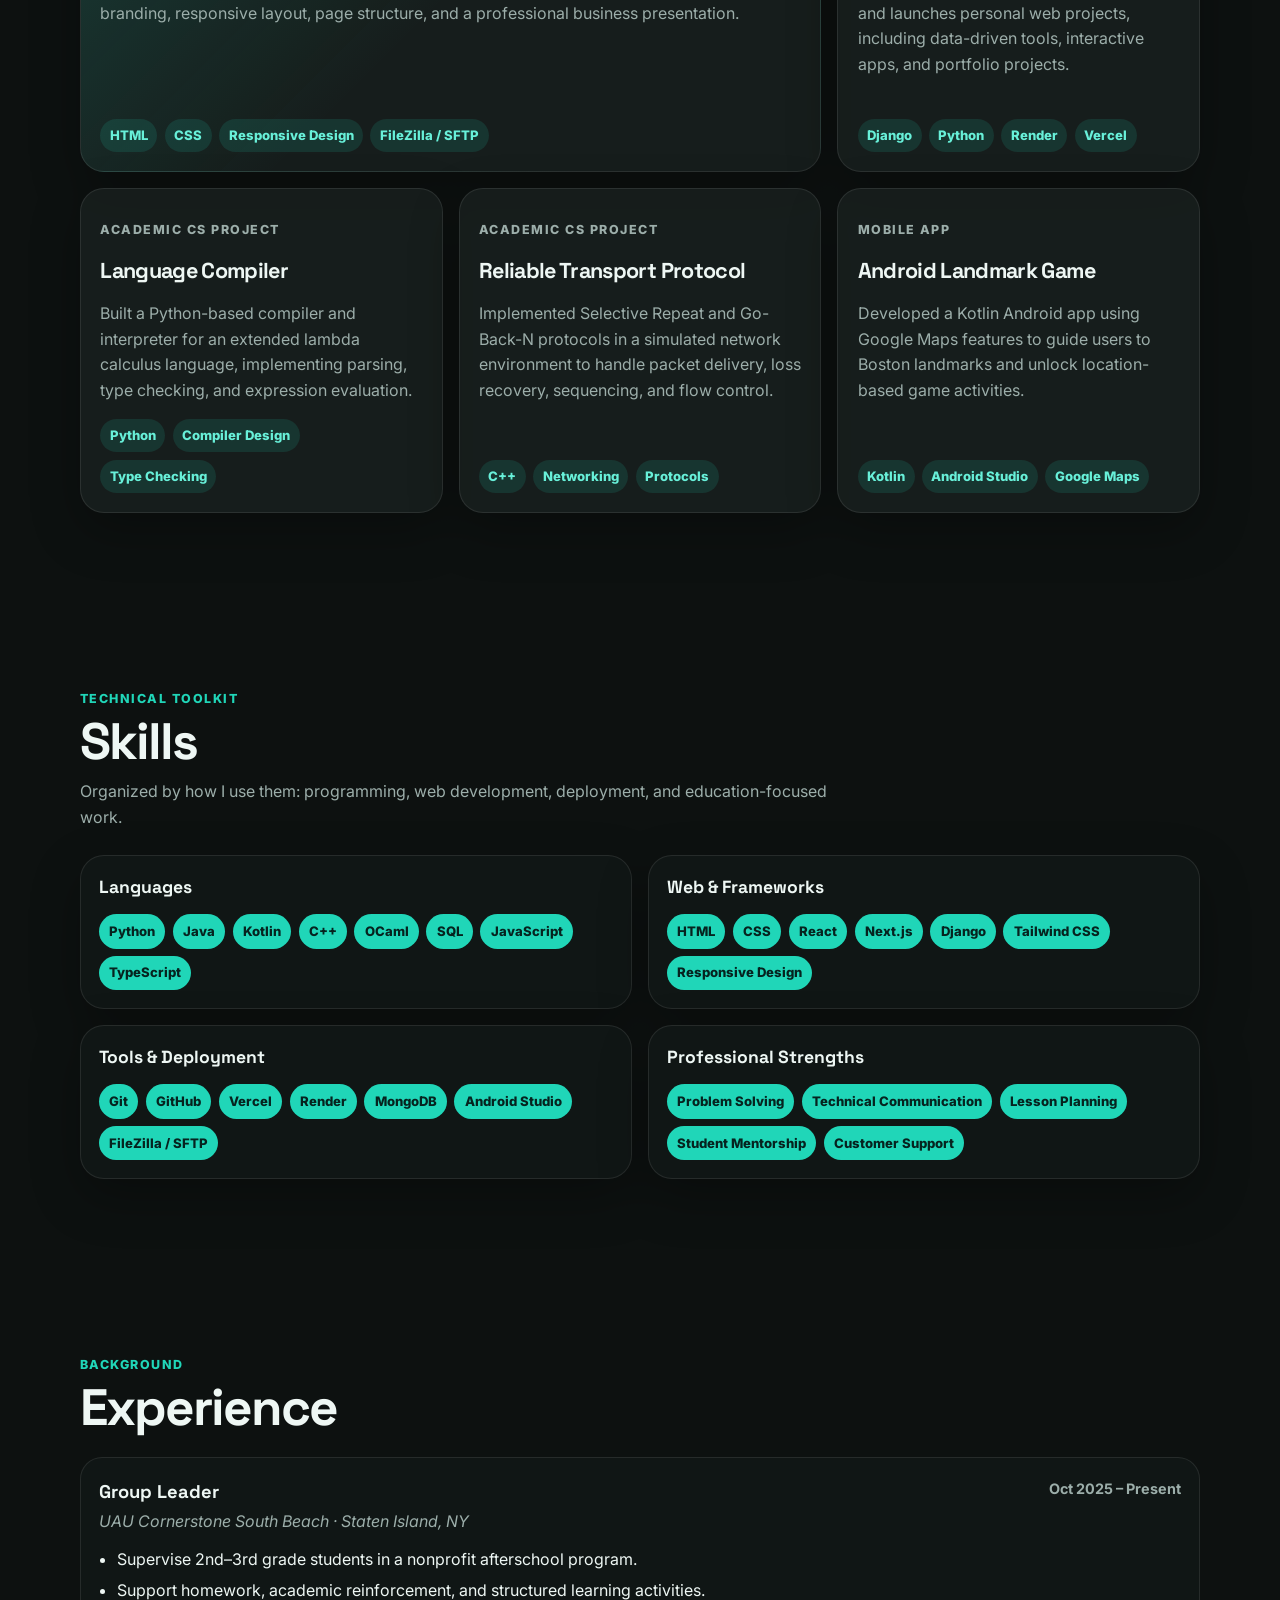
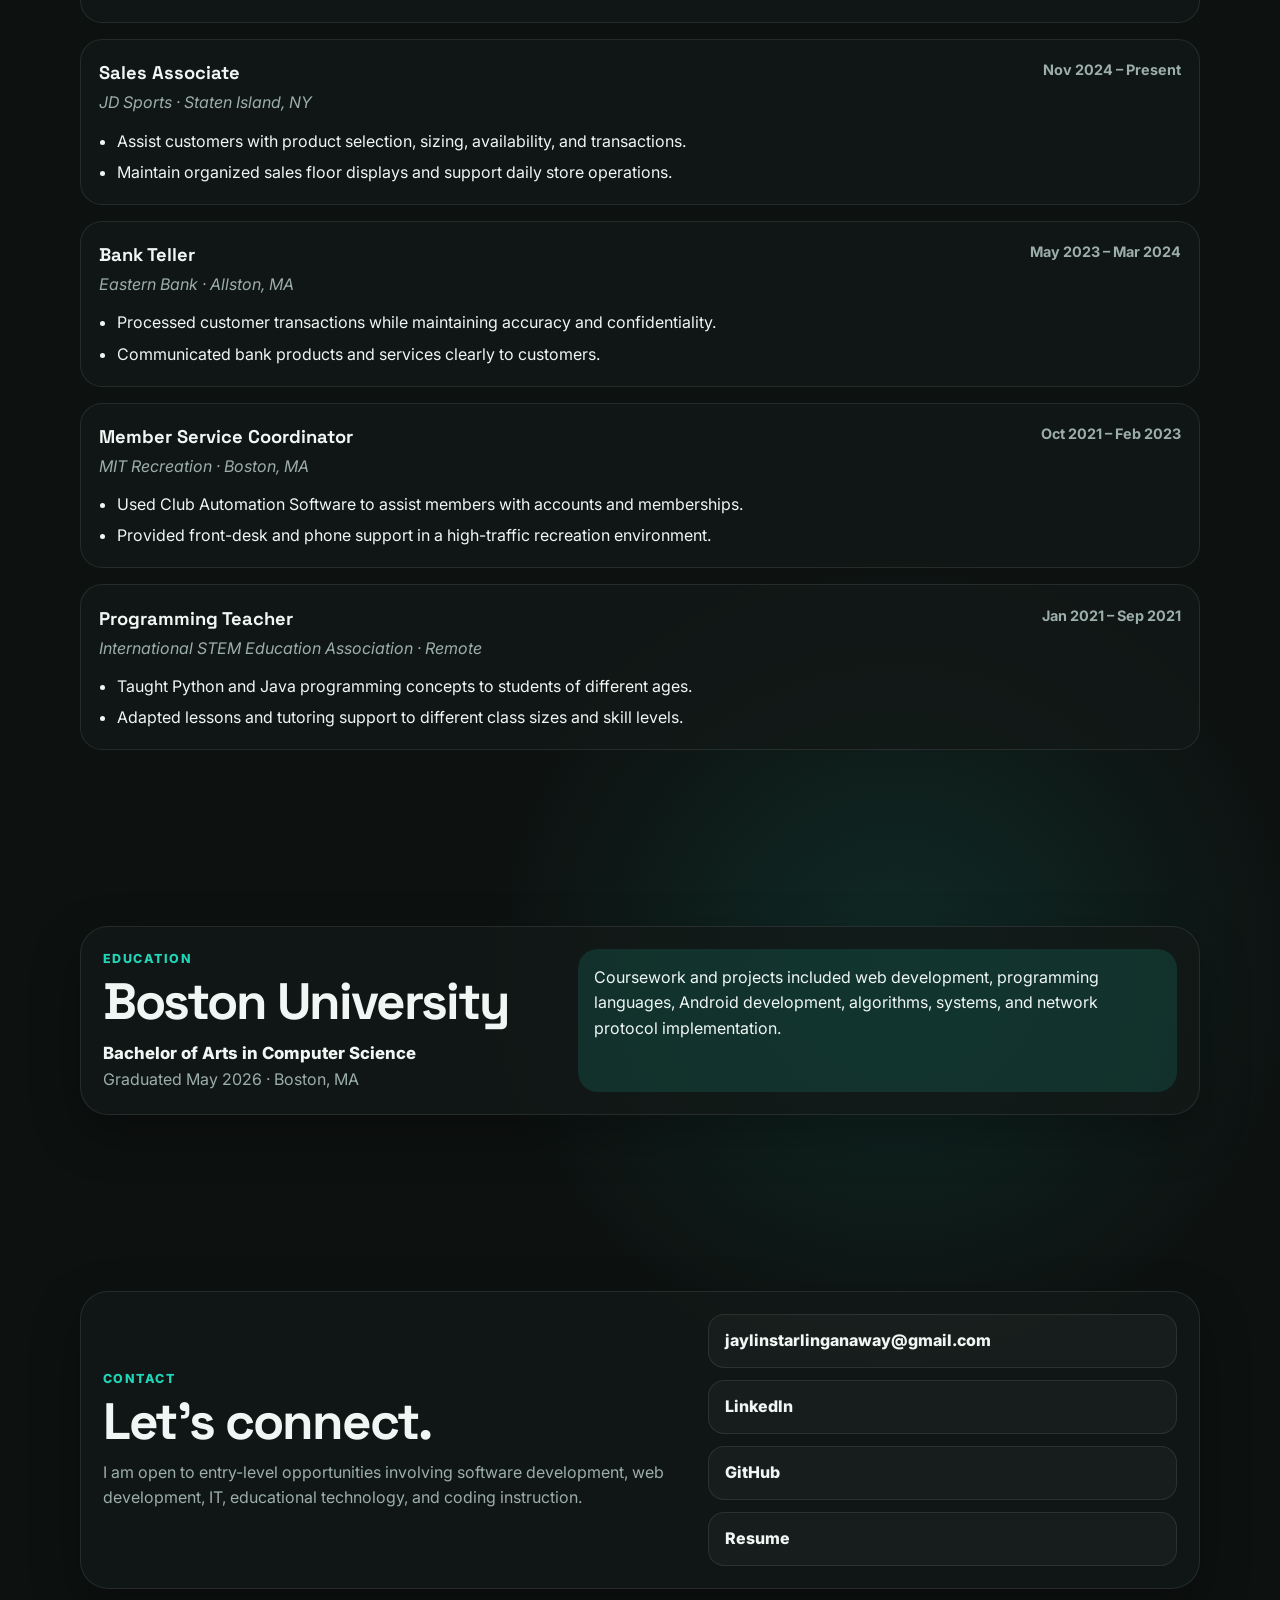
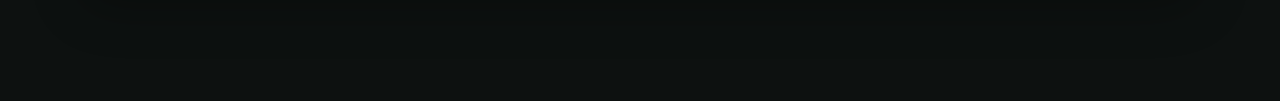
==== commit d5139d52: "updated photo" ====
--- a/index.html
+++ b/index.html
@@ -81,7 +81,7 @@
 
                 <aside class="hero-card" aria-label="Quick profile">
                     <div class="avatar-shell">
-                        <img src="jsg-pfp.jpg" alt="Portrait of Jaylin Starlin-Ganaway" class="profile-pic">
+                        <img src="headshot-professional-2.jpg" alt="Portrait of Jaylin Starlin-Ganaway" class="profile-pic">
                     </div>
 
                     <div class="quick-card">
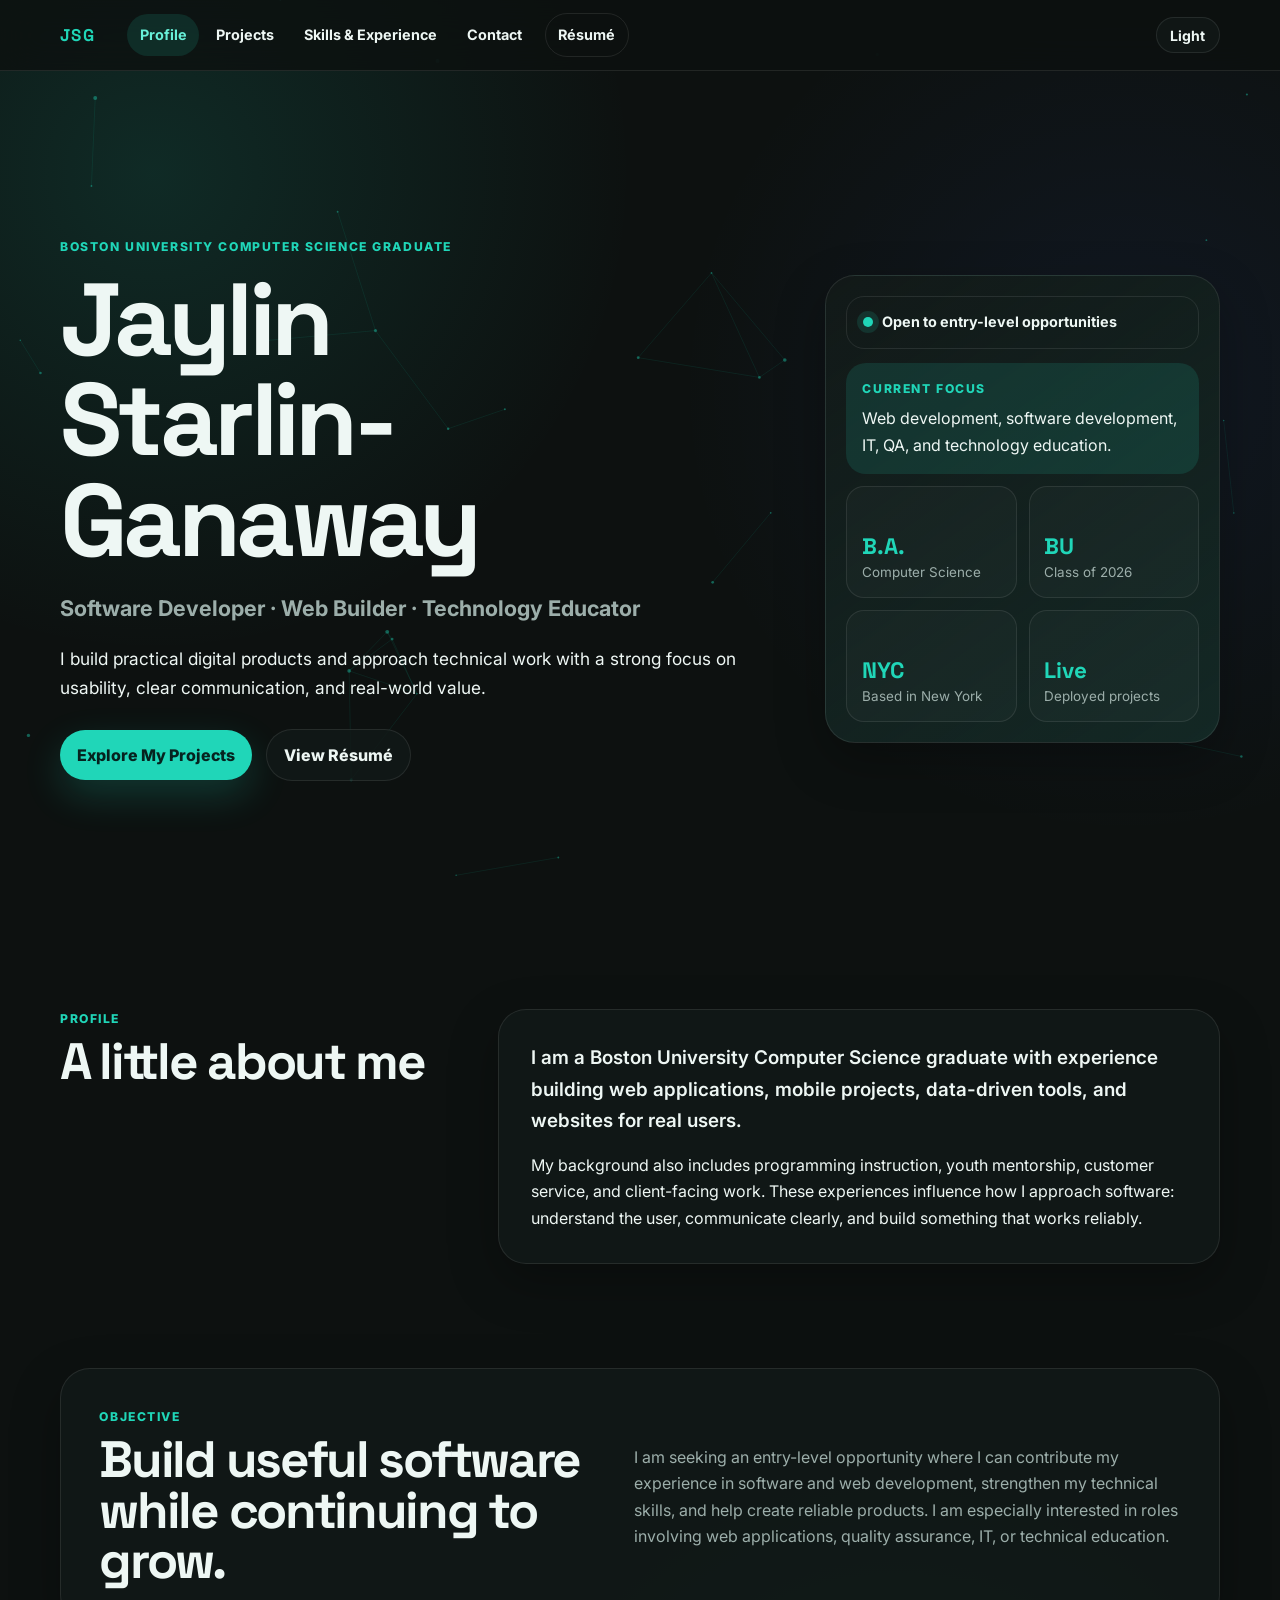
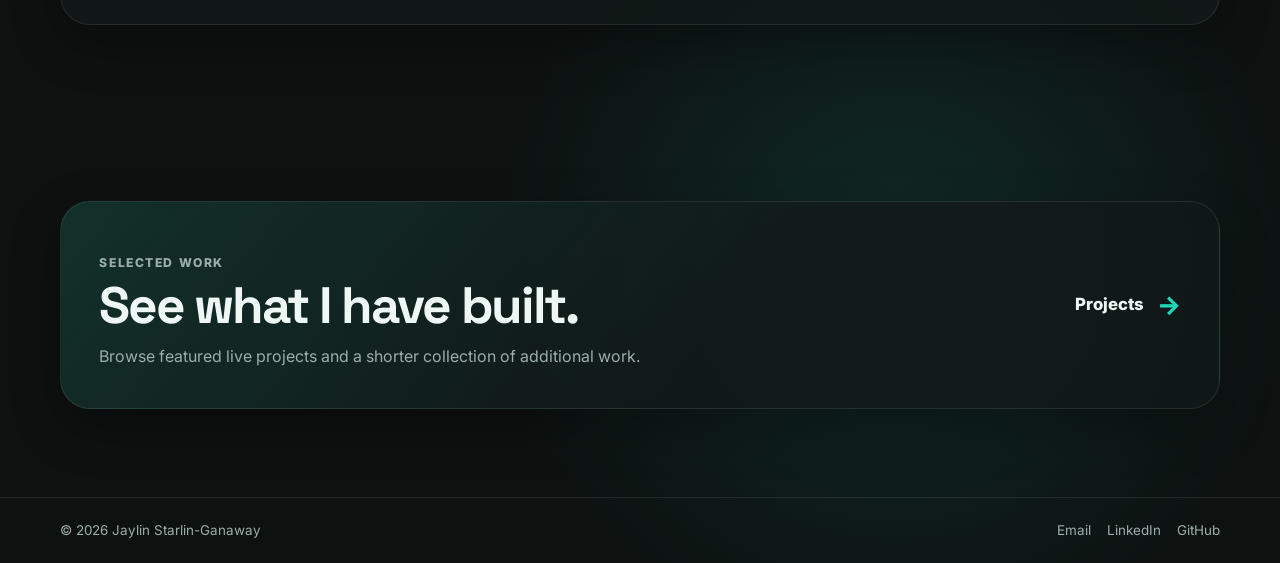
==== commit e6e6d68a: "major update - sections/pages" ====
--- a/index.html
+++ b/index.html
@@ -1,50 +1,37 @@
 <!DOCTYPE html>
 <html lang="en">
+<head>
+    <title>Jaylin Starlin-Ganaway | Profile</title>
 
-<head>
-    <meta charset="UTF-8" />
-    <meta name="viewport" content="width=device-width, initial-scale=1" />
-
-    <title>Jaylin Starlin-Ganaway | Software Developer</title>
-    <meta name="description"
-        content="Portfolio of Jaylin Starlin-Ganaway, Boston University Computer Science graduate focused on web development, software projects, and technology education." />
-
-    <meta property="og:title" content="Jaylin Starlin-Ganaway | Software Developer" />
-    <meta property="og:description"
-        content="Boston University Computer Science graduate building web applications, software projects, and educational technology tools." />
-    <meta property="og:type" content="website" />
-    <meta property="og:image" content="jsg-pfp.jpg" />
-
+    <meta charset="UTF-8">
+    <meta name="viewport" content="width=device-width, initial-scale=1">
+    <meta name="description" content="Portfolio of Jaylin Starlin-Ganaway, a Boston University Computer Science graduate building practical web applications and technology-focused projects.">
     <link rel="icon" href="img/favicon.png">
-
     <link rel="preconnect" href="https://fonts.googleapis.com">
     <link rel="preconnect" href="https://fonts.gstatic.com" crossorigin>
-    <link
-        href="https://fonts.googleapis.com/css2?family=Inter:wght@400;500;600;700;800&family=Space+Grotesk:wght@600;700&display=swap"
-        rel="stylesheet">
+    <link href="https://fonts.googleapis.com/css2?family=Inter:wght@400;500;600;700;800&family=Space+Grotesk:wght@600;700&display=swap" rel="stylesheet">
+    <link rel="stylesheet" href="css/style.css">
 
-    <link rel="stylesheet" href="css/style.css" />
 </head>
-
-<body class="dark">
+<body class="dark" data-page="profile">
     <canvas id="bg" aria-hidden="true"></canvas>
 
     <header class="site-header">
         <nav class="container nav" aria-label="Primary navigation">
-            <a href="#home" class="brand" aria-label="Go to home">JSG</a>
+            <a href="index.html" class="brand" aria-label="Jaylin Starlin-Ganaway home">JSG</a>
 
-            <button class="nav-toggle" id="nav-toggle" type="button" aria-expanded="false" aria-controls="site-menu">
+            <button class="nav-toggle" id="nav-toggle" type="button"
+                aria-expanded="false" aria-controls="site-menu">
                 <span>Menu</span>
                 <span class="hamburger" aria-hidden="true"></span>
             </button>
 
             <div class="nav-menu" id="site-menu">
-                <a href="#profile">Profile</a>
-                <a href="#projects">Projects</a>
-                <a href="#skills">Skills</a>
-                <a href="#experience">Experience</a>
-                <a href="#education">Education</a>
-                <a href="#contact">Contact</a>
+                <a href="index.html" data-nav="profile">Profile</a>
+                <a href="projects.html" data-nav="projects">Projects</a>
+                <a href="skills-experience.html" data-nav="background">Skills &amp; Experience</a>
+                <a href="contact.html" data-nav="contact">Contact</a>
+                <a class="resume-nav" href="RESUME-JUNE-26-1.pdf" target="_blank" rel="noopener">Résumé</a>
             </div>
 
             <button id="toggle-dark" class="theme-toggle" type="button" aria-pressed="true">
@@ -54,514 +41,118 @@
     </header>
 
     <main>
-        <section id="home" class="hero section visible" aria-label="Hero">
-            <div class="container hero-grid">
-                <div class="hero-copy">
+        <section class="page-hero profile-hero">
+            <div class="container profile-layout">
+                <div class="profile-intro reveal">
                     <p class="eyebrow">Boston University Computer Science Graduate</p>
-                    <h1>Jaylin Starlin-Ganaway</h1>
-                    <p class="hero-title-line">
-                        Web Developer | Software Builder | Technology Educator
-                    </p>
+                    <h1>Jaylin<br>Starlin-Ganaway</h1>
+                    <p class="hero-title-line">Software Developer · Web Builder · Technology Educator</p>
                     <p class="hero-summary">
-                        I build practical web projects, organize technical ideas into usable products, and bring a
-                        teaching-focused mindset to software development, IT, and educational technology.
+                        I build practical digital products and approach technical work with a strong
+                        focus on usability, clear communication, and real-world value.
                     </p>
 
-                    <div class="hero-tags" aria-label="Portfolio highlights">
-                        <span>B.A. Computer Science</span>
-                        <span>Django / Next.js</span>
-                        <span>Responsive Web Design</span>
-                    </div>
-
                     <div class="cta-row">
-                        <a href="#projects" class="btn primary">View Projects</a>
-                        <a href="RESUME-JUNE-26-1.pdf" class="btn secondary" target="_blank" rel="noopener">Download Resume</a>
+                        <a href="projects.html" class="btn primary">Explore My Projects</a>
+                        <a href="RESUME-JUNE-26-1.pdf" class="btn secondary" target="_blank" rel="noopener">
+                            View Résumé
+                        </a>
                     </div>
                 </div>
 
-                <aside class="hero-card" aria-label="Quick profile">
-                    <div class="avatar-shell">
-                        <img src="headshot-professional-2.jpg" alt="Portrait of Jaylin Starlin-Ganaway" class="profile-pic">
+                <aside class="profile-dashboard reveal" aria-label="Profile summary">
+                    <div class="dashboard-header">
+                        <span class="status-dot" aria-hidden="true"></span>
+                        <span>Open to entry-level opportunities</span>
                     </div>
 
-                    <div class="quick-card">
-                        <p class="quick-label">Current Focus</p>
-                        <p>Entry-level software, web development, IT, and technology education roles.</p>
+                    <div class="dashboard-block">
+                        <p class="dashboard-label">Current focus</p>
+                        <p>Web development, software development, IT, QA, and technology education.</p>
                     </div>
 
-                    <div class="quick-card">
-                        <p class="quick-label">Based In</p>
-                        <p>New York City area, with Boston University background.</p>
+                    <div class="dashboard-grid">
+                        <div>
+                            <strong>B.A.</strong>
+                            <span>Computer Science</span>
+                        </div>
+                        <div>
+                            <strong>BU</strong>
+                            <span>Class of 2026</span>
+                        </div>
+                        <div>
+                            <strong>NYC</strong>
+                            <span>Based in New York</span>
+                        </div>
+                        <div>
+                            <strong>Live</strong>
+                            <span>Deployed projects</span>
+                        </div>
                     </div>
                 </aside>
             </div>
         </section>
 
-        <section id="profile" class="section">
-            <div class="container split-section">
-                <div>
+        <section class="content-section">
+            <div class="container statement-grid">
+                <div class="section-label reveal">
                     <p class="section-kicker">Profile</p>
-                    <h2>Software development with a teaching mindset.</h2>
+                    <h2>A little about me</h2>
                 </div>
 
-                <div class="profile-panel">
-                    <p>
-                        I am a Boston University Computer Science graduate with experience building web applications,
-                        Django and Next.js projects, and education-focused technical tools. My background combines
-                        programming, customer-facing work, and youth mentorship, which has shaped the way I approach
-                        software: clearly, practically, and with the end user in mind.
+                <div class="statement-card reveal">
+                    <p class="lead">
+                        I am a Boston University Computer Science graduate with experience building
+                        web applications, mobile projects, data-driven tools, and websites for real users.
                     </p>
                     <p>
-                        I am currently focused on improving my project portfolio, building stronger production-ready web
-                        experiences, and pursuing entry-level opportunities in software development, web development,
-                        IT, and technology education.
+                        My background also includes programming instruction, youth mentorship,
+                        customer service, and client-facing work. These experiences influence how I
+                        approach software: understand the user, communicate clearly, and build something
+                        that works reliably.
                     </p>
                 </div>
             </div>
         </section>
 
-        <section id="projects" class="section" aria-label="Projects">
-            <div class="container">
-                <div class="section-heading">
-                    <p class="section-kicker">Selected Work</p>
-                    <h2>Projects</h2>
-                    <p>
-                        A mix of live web projects, academic computer science work, and practical development
-                        experience.
-                    </p>
+        <section class="content-section compact-top">
+            <div class="container objective-card reveal">
+                <div>
+                    <p class="section-kicker">Objective</p>
+                    <h2>Build useful software while continuing to grow.</h2>
                 </div>
-
-                <div class="projects-grid">
-                    <article class="project-card featured">
-                        <div class="project-topline">
-                            <p class="project-type">Live Client Site</p>
-                            <a href="https://ngbllc.com" target="_blank" rel="noopener">Live</a>
-                        </div>
-                        <h3>NGBLLC Construction Website</h3>
-                        <p>
-                            Designed, built, and deployed a live website for a startup construction company, focusing on
-                            branding, responsive layout, page structure, and a professional business presentation.
-                        </p>
-                        <div class="tech-chips">
-                            <span>HTML</span>
-                            <span>CSS</span>
-                            <span>Responsive Design</span>
-                            <span>FileZilla / SFTP</span>
-                        </div>
-                    </article>
-
-                    <article class="project-card">
-                        <div class="project-topline">
-                            <p class="project-type">Live Web Hub</p>
-                            <a href="https://jsg-websites.onrender.com/" target="_blank" rel="noopener">Live</a>
-                        </div>
-                        <h3>Multi-Site Launcher</h3>
-                        <p>
-                            Built a Django-powered hub that organizes and launches personal web projects, including
-                            data-driven tools, interactive apps, and portfolio projects.
-                        </p>
-                        <div class="tech-chips">
-                            <span>Django</span>
-                            <span>Python</span>
-                            <span>Render</span>
-                            <span>Vercel</span>
-                        </div>
-                    </article>
-
-                    <article class="project-card">
-                        <div class="project-topline">
-                            <p class="project-type">Academic CS Project</p>
-                        </div>
-                        <h3>Language Compiler</h3>
-                        <p>
-                            Built a Python-based compiler and interpreter for an extended lambda calculus language,
-                            implementing parsing, type checking, and expression evaluation.
-                        </p>
-                        <div class="tech-chips">
-                            <span>Python</span>
-                            <span>Compiler Design</span>
-                            <span>Type Checking</span>
-                        </div>
-                    </article>
-
-                    <article class="project-card">
-                        <div class="project-topline">
-                            <p class="project-type">Academic CS Project</p>
-                        </div>
-                        <h3>Reliable Transport Protocol</h3>
-                        <p>
-                            Implemented Selective Repeat and Go-Back-N protocols in a simulated network environment to
-                            handle packet delivery, loss recovery, sequencing, and flow control.
-                        </p>
-                        <div class="tech-chips">
-                            <span>C++</span>
-                            <span>Networking</span>
-                            <span>Protocols</span>
-                        </div>
-                    </article>
-
-                    <article class="project-card">
-                        <div class="project-topline">
-                            <p class="project-type">Mobile App</p>
-                        </div>
-                        <h3>Android Landmark Game</h3>
-                        <p>
-                            Developed a Kotlin Android app using Google Maps features to guide users to Boston landmarks
-                            and unlock location-based game activities.
-                        </p>
-                        <div class="tech-chips">
-                            <span>Kotlin</span>
-                            <span>Android Studio</span>
-                            <span>Google Maps</span>
-                        </div>
-                    </article>
-                </div>
+                <p>
+                    I am seeking an entry-level opportunity where I can contribute my experience in
+                    software and web development, strengthen my technical skills, and help create
+                    reliable products. I am especially interested in roles involving web applications,
+                    quality assurance, IT, or technical education.
+                </p>
             </div>
         </section>
 
-        <section id="skills" class="section">
-            <div class="container">
-                <div class="section-heading">
-                    <p class="section-kicker">Technical Toolkit</p>
-                    <h2>Skills</h2>
-                    <p>
-                        Organized by how I use them: programming, web development, deployment, and education-focused
-                        work.
-                    </p>
+        <section class="content-section">
+            <div class="container next-page-card reveal">
+                <div>
+                    <p class="section-kicker">Selected Work</p>
+                    <h2>See what I have built.</h2>
+                    <p>Browse featured live projects and a shorter collection of additional work.</p>
                 </div>
-
-                <div class="skills-board">
-                    <article class="skill-group">
-                        <h3>Languages</h3>
-                        <div class="skill-chips">
-                            <span>Python</span>
-                            <span>Java</span>
-                            <span>Kotlin</span>
-                            <span>C++</span>
-                            <span>OCaml</span>
-                            <span>SQL</span>
-                            <span>JavaScript</span>
-                            <span>TypeScript</span>
-                        </div>
-                    </article>
-
-                    <article class="skill-group">
-                        <h3>Web & Frameworks</h3>
-                        <div class="skill-chips">
-                            <span>HTML</span>
-                            <span>CSS</span>
-                            <span>React</span>
-                            <span>Next.js</span>
-                            <span>Django</span>
-                            <span>Tailwind CSS</span>
-                            <span>Responsive Design</span>
-                        </div>
-                    </article>
-
-                    <article class="skill-group">
-                        <h3>Tools & Deployment</h3>
-                        <div class="skill-chips">
-                            <span>Git</span>
-                            <span>GitHub</span>
-                            <span>Vercel</span>
-                            <span>Render</span>
-                            <span>MongoDB</span>
-                            <span>Android Studio</span>
-                            <span>FileZilla / SFTP</span>
-                        </div>
-                    </article>
-
-                    <article class="skill-group">
-                        <h3>Professional Strengths</h3>
-                        <div class="skill-chips">
-                            <span>Problem Solving</span>
-                            <span>Technical Communication</span>
-                            <span>Lesson Planning</span>
-                            <span>Student Mentorship</span>
-                            <span>Customer Support</span>
-                        </div>
-                    </article>
-                </div>
-            </div>
-        </section>
-
-        <section id="experience" class="section">
-            <div class="container">
-                <div class="section-heading">
-                    <p class="section-kicker">Background</p>
-                    <h2>Experience</h2>
-                </div>
-
-                <div class="timeline">
-                    <article class="timeline-item">
-                        <div class="role-row">
-                            <div>
-                                <h3>Group Leader</h3>
-                                <p class="company">UAU Cornerstone South Beach · Staten Island, NY</p>
-                            </div>
-                            <span class="date">Oct 2025 – Present</span>
-                        </div>
-                        <ul>
-                            <li>Supervise 2nd–3rd grade students in a nonprofit afterschool program.</li>
-                            <li>Support homework, academic reinforcement, and structured learning activities.</li>
-                        </ul>
-                    </article>
-
-                    <article class="timeline-item">
-                        <div class="role-row">
-                            <div>
-                                <h3>Sales Associate</h3>
-                                <p class="company">JD Sports · Staten Island, NY</p>
-                            </div>
-                            <span class="date">Nov 2024 – Present</span>
-                        </div>
-                        <ul>
-                            <li>Assist customers with product selection, sizing, availability, and transactions.</li>
-                            <li>Maintain organized sales floor displays and support daily store operations.</li>
-                        </ul>
-                    </article>
-
-                    <article class="timeline-item">
-                        <div class="role-row">
-                            <div>
-                                <h3>Bank Teller</h3>
-                                <p class="company">Eastern Bank · Allston, MA</p>
-                            </div>
-                            <span class="date">May 2023 – Mar 2024</span>
-                        </div>
-                        <ul>
-                            <li>Processed customer transactions while maintaining accuracy and confidentiality.</li>
-                            <li>Communicated bank products and services clearly to customers.</li>
-                        </ul>
-                    </article>
-
-                    <article class="timeline-item">
-                        <div class="role-row">
-                            <div>
-                                <h3>Member Service Coordinator</h3>
-                                <p class="company">MIT Recreation · Boston, MA</p>
-                            </div>
-                            <span class="date">Oct 2021 – Feb 2023</span>
-                        </div>
-                        <ul>
-                            <li>Used Club Automation Software to assist members with accounts and memberships.</li>
-                            <li>Provided front-desk and phone support in a high-traffic recreation environment.</li>
-                        </ul>
-                    </article>
-
-                    <article class="timeline-item">
-                        <div class="role-row">
-                            <div>
-                                <h3>Programming Teacher</h3>
-                                <p class="company">International STEM Education Association · Remote</p>
-                            </div>
-                            <span class="date">Jan 2021 – Sep 2021</span>
-                        </div>
-                        <ul>
-                            <li>Taught Python and Java programming concepts to students of different ages.</li>
-                            <li>Adapted lessons and tutoring support to different class sizes and skill levels.</li>
-                        </ul>
-                    </article>
-                </div>
-            </div>
-        </section>
-
-        <section id="education" class="section">
-            <div class="container education-card">
-                <div>
-                    <p class="section-kicker">Education</p>
-                    <h2>Boston University</h2>
-                    <p class="degree">Bachelor of Arts in Computer Science</p>
-                    <p class="muted">Graduated May 2026 · Boston, MA</p>
-                </div>
-
-                <div class="education-note">
-                    <p>
-                        Coursework and projects included web development, programming languages, Android development,
-                        algorithms, systems, and network protocol implementation.
-                    </p>
-                </div>
-            </div>
-        </section>
-
-        <section id="contact" class="section contact-section">
-            <div class="container contact-card">
-                <div>
-                    <p class="section-kicker">Contact</p>
-                    <h2>Let’s connect.</h2>
-                    <p>
-                        I am open to entry-level opportunities involving software development, web development, IT,
-                        educational technology, and coding instruction.
-                    </p>
-                </div>
-
-                <div class="contact-links">
-                    <a href="mailto:jaylinstarlinganaway@gmail.com">jaylinstarlinganaway@gmail.com</a>
-                    <a href="https://www.linkedin.com/in/jaylinstarlin-ganaway/" target="_blank"
-                        rel="noopener">LinkedIn</a>
-                    <a href="https://github.com/JaStaGa" target="_blank" rel="noopener">GitHub</a>
-                    <a href="RESUME-JUNE-26-1.pdf" target="_blank" rel="noopener">Resume</a>
-                </div>
+                <a href="projects.html" class="arrow-link">Projects <span aria-hidden="true">→</span></a>
             </div>
         </section>
     </main>
 
-    <script>
-        const body = document.body;
-        const themeToggle = document.getElementById("toggle-dark");
-        const navToggle = document.getElementById("nav-toggle");
-        const navMenu = document.getElementById("site-menu");
+    <footer class="site-footer">
+        <div class="container footer-row">
+            <p>© <span id="year"></span> Jaylin Starlin-Ganaway</p>
+            <div>
+                <a href="mailto:jaylinstarlinganaway@gmail.com">Email</a>
+                <a href="https://www.linkedin.com/in/jaylinstarlin-ganaway/" target="_blank" rel="noopener">LinkedIn</a>
+                <a href="https://github.com/JaStaGa" target="_blank" rel="noopener">GitHub</a>
+            </div>
+        </div>
+    </footer>
+    <script src="js/main.js"></script>
 
-        function setTheme(isDark) {
-            body.classList.toggle("dark", isDark);
-            themeToggle.setAttribute("aria-pressed", String(isDark));
-            themeToggle.textContent = isDark ? "Light" : "Dark";
-            localStorage.setItem("theme", isDark ? "dark" : "light");
-        }
-
-        const savedTheme = localStorage.getItem("theme");
-        setTheme(savedTheme ? savedTheme === "dark" : true);
-
-        themeToggle.addEventListener("click", () => {
-            setTheme(!body.classList.contains("dark"));
-        });
-
-        navToggle.addEventListener("click", () => {
-            const open = navMenu.classList.toggle("open");
-            navToggle.setAttribute("aria-expanded", String(open));
-        });
-
-        navMenu.querySelectorAll("a").forEach(link => {
-            link.addEventListener("click", () => {
-                navMenu.classList.remove("open");
-                navToggle.setAttribute("aria-expanded", "false");
-            });
-        });
-
-        document.addEventListener("click", event => {
-            const clickedInsideNav = event.target.closest(".nav");
-            if (!clickedInsideNav) {
-                navMenu.classList.remove("open");
-                navToggle.setAttribute("aria-expanded", "false");
-            }
-        });
-    </script>
-
-    <script>
-        const reduceMotion = window.matchMedia("(prefers-reduced-motion: reduce)").matches;
-
-        if (!reduceMotion) {
-            const sections = document.querySelectorAll(".section");
-            const observer = new IntersectionObserver(entries => {
-                entries.forEach(entry => {
-                    if (entry.isIntersecting) {
-                        entry.target.classList.add("visible");
-                        observer.unobserve(entry.target);
-                    }
-                });
-            }, { threshold: 0.12 });
-
-            sections.forEach(section => observer.observe(section));
-        } else {
-            document.querySelectorAll(".section").forEach(section => section.classList.add("visible"));
-        }
-    </script>
-
-    <script>
-        (() => {
-            const canvas = document.getElementById("bg");
-            const ctx = canvas.getContext("2d");
-            const reduceMotion = window.matchMedia("(prefers-reduced-motion: reduce)").matches;
-            let width;
-            let height;
-            let particles = [];
-            let mouse = { x: -9999, y: -9999 };
-
-            function resize() {
-                width = canvas.width = window.innerWidth;
-                height = canvas.height = window.innerHeight;
-            }
-
-            function init() {
-                const count = Math.min(65, Math.floor((width * height) / 26000));
-                particles = Array.from({ length: count }, () => ({
-                    x: Math.random() * width,
-                    y: Math.random() * height,
-                    vx: (Math.random() - 0.5) * 0.28,
-                    vy: (Math.random() - 0.5) * 0.28,
-                    r: Math.random() * 1.6 + 0.6
-                }));
-            }
-
-            function cssVar(name, fallback) {
-                return getComputedStyle(document.body).getPropertyValue(name).trim() || fallback;
-            }
-
-            function draw() {
-                ctx.clearRect(0, 0, width, height);
-
-                for (const particle of particles) {
-                    particle.x += particle.vx;
-                    particle.y += particle.vy;
-
-                    if (particle.x < 0 || particle.x > width) particle.vx *= -1;
-                    if (particle.y < 0 || particle.y > height) particle.vy *= -1;
-
-                    const dx = particle.x - mouse.x;
-                    const dy = particle.y - mouse.y;
-                    const distance = dx * dx + dy * dy;
-
-                    if (distance < 7000) {
-                        particle.vx += dx * 0.000035;
-                        particle.vy += dy * 0.000035;
-                    }
-
-                    ctx.globalAlpha = 0.8;
-                    ctx.fillStyle = cssVar("--dot", "#1abc9c");
-                    ctx.beginPath();
-                    ctx.arc(particle.x, particle.y, particle.r, 0, Math.PI * 2);
-                    ctx.fill();
-                }
-
-                ctx.globalAlpha = 0.12;
-                ctx.strokeStyle = cssVar("--link", "#1abc9c");
-
-                for (let i = 0; i < particles.length; i++) {
-                    for (let j = i + 1; j < particles.length; j++) {
-                        const a = particles[i];
-                        const b = particles[j];
-                        const dx = a.x - b.x;
-                        const dy = a.y - b.y;
-                        const distance = dx * dx + dy * dy;
-
-                        if (distance < 130 * 130) {
-                            ctx.beginPath();
-                            ctx.moveTo(a.x, a.y);
-                            ctx.lineTo(b.x, b.y);
-                            ctx.stroke();
-                        }
-                    }
-                }
-
-                requestAnimationFrame(draw);
-            }
-
-            resize();
-            init();
-
-            window.addEventListener("resize", () => {
-                resize();
-                init();
-            });
-
-            window.addEventListener("mousemove", event => {
-                mouse.x = event.clientX;
-                mouse.y = event.clientY;
-            });
-
-            if (!reduceMotion) draw();
-        })();
-    </script>
 </body>
-
-</html>+</html>
--- a/css/style.css
+++ b/css/style.css
@@ -8,18 +8,18 @@
   --bg: #f4fbf9;
   --bg-soft: #e7f6f2;
   --text: #14211f;
-  --muted: #5d6f6a;
-  --panel: rgba(255, 255, 255, 0.82);
+  --muted: #60716d;
+  --panel: rgba(255, 255, 255, 0.84);
   --panel-solid: #ffffff;
-  --card: rgba(255, 255, 255, 0.9);
-  --border: rgba(20, 33, 31, 0.11);
+  --card: rgba(255, 255, 255, 0.92);
+  --border: rgba(20, 33, 31, 0.12);
   --brand: #12c7a6;
   --brand-strong: #0f8d78;
   --brand-soft: rgba(18, 199, 166, 0.14);
   --link: #0f8d78;
-  --dot: rgba(15, 141, 120, 0.7);
+  --dot: rgba(15, 141, 120, 0.68);
   --shadow: 0 24px 80px rgba(19, 55, 50, 0.14);
-  --shadow-soft: 0 16px 40px rgba(19, 55, 50, 0.10);
+  --shadow-soft: 0 16px 42px rgba(19, 55, 50, 0.10);
 }
 
 body.dark {
@@ -27,9 +27,9 @@
   --bg-soft: #101a18;
   --text: #eef7f4;
   --muted: #9caeaa;
-  --panel: rgba(18, 25, 24, 0.78);
+  --panel: rgba(18, 25, 24, 0.80);
   --panel-solid: #121918;
-  --card: rgba(24, 31, 30, 0.88);
+  --card: rgba(24, 31, 30, 0.90);
   --border: rgba(255, 255, 255, 0.09);
   --brand: #20d6b8;
   --brand-strong: #68f0d9;
@@ -47,45 +47,24 @@
 body {
   min-height: 100vh;
   font-family: "Inter", system-ui, -apple-system, BlinkMacSystemFont, "Segoe UI", sans-serif;
+  color: var(--text);
+  line-height: 1.65;
   background:
-    radial-gradient(circle at 15% 10%, var(--brand-soft), transparent 30rem),
+    radial-gradient(circle at 12% 8%, var(--brand-soft), transparent 30rem),
     radial-gradient(circle at 88% 18%, rgba(64, 107, 255, 0.08), transparent 28rem),
-    radial-gradient(circle at 70% 85%, var(--brand-soft), transparent 26rem),
+    radial-gradient(circle at 70% 86%, var(--brand-soft), transparent 26rem),
     var(--bg);
-  color: var(--text);
-  line-height: 1.6;
-}
-
-body.dark {
-  color-scheme: dark;
-}
-
-body:not(.dark) {
-  color-scheme: light;
-}
-
-img {
-  max-width: 100%;
-  display: block;
-}
-
-a {
-  color: var(--link);
-  text-decoration-thickness: 0.08em;
-  text-underline-offset: 0.25em;
-}
-
-a:hover {
-  color: var(--brand-strong);
-}
-
-button,
-a {
-  -webkit-tap-highlight-color: transparent;
-}
+}
+
+body.dark { color-scheme: dark; }
+body:not(.dark) { color-scheme: light; }
+
+a { color: var(--link); }
+button, a { -webkit-tap-highlight-color: transparent; }
 
 button:focus-visible,
-a:focus-visible {
+a:focus-visible,
+summary:focus-visible {
   outline: 2px solid var(--brand);
   outline-offset: 3px;
 }
@@ -95,66 +74,72 @@
   inset: 0;
   z-index: 0;
   pointer-events: none;
-  opacity: 0.8;
+  opacity: 0.82;
 }
 
 .container {
-  width: min(1120px, calc(100% - 2rem));
-  margin: 0 auto;
   position: relative;
   z-index: 1;
+  width: min(1160px, calc(100% - 2rem));
+  margin-inline: auto;
 }
 
 .site-header {
   position: sticky;
   top: 0;
-  z-index: 20;
+  z-index: 30;
   border-bottom: 1px solid var(--border);
-  background: rgba(13, 17, 16, 0.78);
+  background: rgba(13, 17, 16, 0.80);
   backdrop-filter: blur(18px);
   -webkit-backdrop-filter: blur(18px);
 }
 
 body:not(.dark) .site-header {
-  background: rgba(244, 251, 249, 0.78);
+  background: rgba(244, 251, 249, 0.82);
 }
 
 .nav {
-  min-height: 68px;
-  display: flex;
-  align-items: center;
-  gap: 0.75rem;
+  min-height: 70px;
+  display: flex;
+  align-items: center;
+  gap: 0.8rem;
 }
 
 .brand {
-  font-family: "Space Grotesk", sans-serif;
-  font-size: 1.05rem;
-  font-weight: 700;
-  letter-spacing: 0.06em;
+  flex: 0 0 auto;
   color: var(--brand);
   text-decoration: none;
-  padding: 0.45rem 0;
+  font: 700 1.06rem "Space Grotesk", sans-serif;
+  letter-spacing: 0.08em;
 }
 
 .nav-menu {
   display: flex;
   align-items: center;
-  gap: 0.35rem;
-  margin-left: 1rem;
+  gap: 0.3rem;
+  margin-left: 1.2rem;
 }
 
 .nav-menu a {
+  position: relative;
   color: var(--text);
   text-decoration: none;
-  font-size: 0.92rem;
-  font-weight: 600;
-  padding: 0.55rem 0.75rem;
   border-radius: 999px;
-}
-
-.nav-menu a:hover {
+  padding: 0.58rem 0.78rem;
+  font-size: 0.9rem;
+  font-weight: 700;
+  white-space: nowrap;
+}
+
+.nav-menu a:hover,
+.nav-menu a.active {
   background: var(--brand-soft);
   color: var(--brand-strong);
+}
+
+.nav-menu .resume-nav {
+  border: 1px solid var(--border);
+  margin-left: 0.35rem;
 }
 
 .nav-toggle,
@@ -163,8 +148,7 @@
   background: var(--panel);
   color: var(--text);
   border-radius: 999px;
-  font: inherit;
-  font-weight: 700;
+  font: 700 0.88rem "Inter", sans-serif;
   cursor: pointer;
 }
 
@@ -174,6 +158,11 @@
   gap: 0.55rem;
   padding: 0.55rem 0.8rem;
   margin-left: auto;
+}
+
+.theme-toggle {
+  margin-left: auto;
+  padding: 0.55rem 0.86rem;
 }
 
 .hamburger,
@@ -187,142 +176,94 @@
   content: "";
 }
 
-.hamburger {
-  position: relative;
-}
-
+.hamburger { position: relative; }
 .hamburger::before,
-.hamburger::after {
-  position: absolute;
-  left: 0;
-}
-
-.hamburger::before {
-  top: -5px;
-}
-
-.hamburger::after {
-  top: 5px;
-}
-
-.theme-toggle {
-  margin-left: auto;
-  padding: 0.55rem 0.85rem;
-  font-size: 0.88rem;
-}
-
-.nav-toggle+.nav-menu+.theme-toggle {
-  margin-left: auto;
-}
-
-.section {
-  opacity: 0;
-  transform: translateY(24px);
-  transition: opacity 0.65s ease, transform 0.65s ease;
-}
-
-.section.visible {
-  opacity: 1;
-  transform: translateY(0);
-}
-
-.section:not(.hero) {
-  padding: 5.5rem 0;
-}
-
-.hero {
-  padding: 7rem 0 5.5rem;
-}
-
-.hero-grid {
-  display: grid;
-  grid-template-columns: minmax(0, 1.18fr) minmax(300px, 0.82fr);
-  gap: 3rem;
+.hamburger::after { position: absolute; left: 0; }
+.hamburger::before { top: -5px; }
+.hamburger::after { top: 5px; }
+
+.page-hero {
+  padding: clamp(5rem, 10vw, 9rem) 0 clamp(4rem, 8vw, 7rem);
+}
+
+.profile-layout {
+  min-height: 620px;
+  display: grid;
+  grid-template-columns: minmax(0, 1.28fr) minmax(320px, 0.72fr);
+  gap: 4rem;
   align-items: center;
 }
 
 .eyebrow,
 .section-kicker,
 .project-type,
-.quick-label {
+.dashboard-label {
   color: var(--brand);
-  font-size: 0.78rem;
+  font-size: 0.76rem;
   font-weight: 800;
-  letter-spacing: 0.12em;
+  letter-spacing: 0.13em;
   text-transform: uppercase;
 }
 
-.hero h1,
+h1,
+h2,
+h3 {
+  font-family: "Space Grotesk", sans-serif;
+}
+
+h1,
 h2 {
-  font-family: "Space Grotesk", sans-serif;
-  line-height: 1;
-  letter-spacing: -0.04em;
-}
-
-.hero h1 {
-  max-width: 780px;
+  line-height: 0.98;
+  letter-spacing: -0.045em;
+}
+
+.profile-intro h1,
+.page-title h1,
+.contact-copy h1 {
   margin-top: 0.8rem;
-  font-size: clamp(3rem, 8vw, 6.3rem);
+  font-size: clamp(3.3rem, 8vw, 6.8rem);
 }
 
 .hero-title-line {
-  margin-top: 1rem;
+  margin-top: 1.25rem;
   color: var(--muted);
   font-size: clamp(1.05rem, 2vw, 1.35rem);
   font-weight: 700;
 }
 
 .hero-summary {
-  max-width: 760px;
-  margin-top: 1.1rem;
-  color: var(--text);
+  max-width: 720px;
+  margin-top: 1.15rem;
   font-size: 1.08rem;
 }
 
-.hero-tags {
+.cta-row,
+.project-actions {
   display: flex;
   flex-wrap: wrap;
-  gap: 0.65rem;
-  margin-top: 1.35rem;
-}
-
-.hero-tags span {
-  padding: 0.48rem 0.72rem;
-  border: 1px solid var(--border);
+  align-items: center;
+  gap: 0.9rem;
+  margin-top: 1.7rem;
+}
+
+.btn {
+  min-height: 46px;
+  display: inline-flex;
+  align-items: center;
+  justify-content: center;
+  padding: 0.72rem 1.05rem;
   border-radius: 999px;
-  background: var(--panel);
-  color: var(--muted);
-  font-size: 0.9rem;
-  font-weight: 700;
-}
-
-.cta-row {
-  display: flex;
-  flex-wrap: wrap;
-  gap: 0.85rem;
-  margin-top: 1.6rem;
-}
-
-.btn {
-  display: inline-flex;
-  align-items: center;
-  justify-content: center;
-  min-height: 44px;
-  padding: 0.7rem 1rem;
-  border-radius: 999px;
+  text-decoration: none;
   font-weight: 800;
-  text-decoration: none;
-  transition: transform 0.2s ease, box-shadow 0.2s ease, background 0.2s ease;
-}
-
-.btn:hover {
-  transform: translateY(-2px);
-}
+  transition: transform 0.2s ease, box-shadow 0.2s ease;
+}
+
+.btn:hover { transform: translateY(-2px); }
 
 .btn.primary {
   background: var(--brand);
   color: #06231f;
-  box-shadow: 0 16px 40px rgba(32, 214, 184, 0.22);
+  box-shadow: 0 15px 38px rgba(32, 214, 184, 0.20);
 }
 
 .btn.secondary {
@@ -331,358 +272,634 @@
   color: var(--text);
 }
 
-.hero-card {
+.profile-dashboard,
+.statement-card,
+.objective-card,
+.next-page-card,
+.education-feature,
+.course-card,
+.experience-item,
+.browser-frame,
+.list-project,
+.contact-panel {
   border: 1px solid var(--border);
-  border-radius: 28px;
-  padding: 1rem;
-  background:
-    linear-gradient(145deg, var(--panel), rgba(32, 214, 184, 0.07)),
-    var(--panel-solid);
-  box-shadow: var(--shadow);
-}
-
-.avatar-shell {
-  width: min(220px, 70%);
-  margin: 0 auto 1rem;
-  padding: 0.65rem;
-  border-radius: 32px;
-  background:
-    radial-gradient(circle at 50% 35%, rgba(255, 255, 255, 0.18), transparent 42%),
-    linear-gradient(135deg, rgba(32, 214, 184, 0.28), rgba(32, 214, 184, 0.08));
-  border: 1px solid rgba(32, 214, 184, 0.24);
-}
-
-.profile-pic {
-  width: 100%;
-  aspect-ratio: 1;
-  object-fit: cover;
-  border-radius: 50%;
-  border: 3px solid var(--brand);
-}
-
-.quick-card {
-  padding: 1rem;
-  border: 1px solid var(--border);
-  border-radius: 20px;
-  background: rgba(255, 255, 255, 0.03);
-}
-
-.quick-card+.quick-card {
-  margin-top: 0.75rem;
-}
-
-.quick-card p:not(.quick-label) {
-  margin-top: 0.35rem;
-  color: var(--muted);
-}
-
-.split-section {
-  display: grid;
-  grid-template-columns: 0.75fr 1.25fr;
-  gap: 2rem;
-  align-items: start;
-}
-
-h2 {
-  margin-top: 0.45rem;
-  font-size: clamp(2rem, 4vw, 3.4rem);
-}
-
-.section-heading {
-  max-width: 780px;
-  margin-bottom: 1.5rem;
-}
-
-.section-heading p:not(.section-kicker) {
-  margin-top: 0.75rem;
-  color: var(--muted);
-}
-
-.profile-panel,
-.education-card,
-.contact-card {
-  border: 1px solid var(--border);
-  border-radius: 28px;
   background: var(--panel);
   box-shadow: var(--shadow-soft);
 }
 
-.profile-panel {
-  padding: 1.35rem;
-}
-
-.profile-panel p+p {
-  margin-top: 1rem;
-}
-
-.projects-grid {
-  display: grid;
-  grid-template-columns: repeat(12, 1fr);
-  gap: 1rem;
-}
-
-.project-card {
-  grid-column: span 4;
-  min-height: 310px;
-  display: flex;
-  flex-direction: column;
-  padding: 1.2rem;
+.profile-dashboard {
+  border-radius: 30px;
+  padding: 1.25rem;
+  background:
+    linear-gradient(145deg, var(--panel), rgba(32, 214, 184, 0.08)),
+    var(--panel-solid);
+}
+
+.dashboard-header {
+  display: flex;
+  align-items: center;
+  gap: 0.6rem;
+  padding: 0.85rem 0.95rem;
   border: 1px solid var(--border);
-  border-radius: 24px;
-  background: var(--card);
-  box-shadow: var(--shadow-soft);
-  transition: transform 0.22s ease, border-color 0.22s ease, box-shadow 0.22s ease;
-}
-
-.project-card.featured {
-  grid-column: span 8;
-  background:
-    linear-gradient(135deg, rgba(32, 214, 184, 0.16), transparent 48%),
-    var(--card);
-}
-
-.project-card:hover {
-  transform: translateY(-6px);
-  border-color: rgba(32, 214, 184, 0.35);
-  box-shadow: var(--shadow);
-}
-
-.project-topline {
-  display: flex;
-  align-items: center;
-  justify-content: space-between;
-  gap: 1rem;
-  margin-bottom: 0.9rem;
-}
-
-.project-topline a {
-  font-size: 0.86rem;
-  font-weight: 800;
-  text-decoration: none;
-}
-
-.project-card h3 {
-  font-family: "Space Grotesk", sans-serif;
-  font-size: 1.35rem;
-  letter-spacing: -0.03em;
-}
-
-.project-card p {
-  margin-top: 0.75rem;
-  color: var(--muted);
-}
-
-.tech-chips,
-.skill-chips {
-  display: flex;
-  flex-wrap: wrap;
-  gap: 0.45rem;
-}
-
-.tech-chips {
-  margin-top: auto;
-  padding-top: 1rem;
-}
-
-.tech-chips span,
-.skill-chips span {
-  border-radius: 999px;
-  font-size: 0.82rem;
-  font-weight: 800;
-}
-
-.tech-chips span {
-  padding: 0.38rem 0.6rem;
-  background: var(--brand-soft);
-  color: var(--brand-strong);
-}
-
-.skills-board {
-  display: grid;
-  grid-template-columns: repeat(2, minmax(0, 1fr));
-  gap: 1rem;
-}
-
-.skill-group {
-  padding: 1.1rem;
-  border: 1px solid var(--border);
-  border-radius: 24px;
-  background: var(--panel);
-  box-shadow: var(--shadow-soft);
-}
-
-.skill-group h3 {
-  margin-bottom: 0.8rem;
-  font-family: "Space Grotesk", sans-serif;
-  font-size: 1.1rem;
-}
-
-.skill-chips span {
-  padding: 0.42rem 0.65rem;
-  background: var(--brand);
-  color: #06231f;
-}
-
-.timeline {
-  display: grid;
-  gap: 1rem;
-}
-
-.timeline-item {
-  padding: 1.15rem;
-  border: 1px solid var(--border);
-  border-radius: 22px;
-  background: var(--panel);
-}
-
-.role-row {
-  display: flex;
-  justify-content: space-between;
-  gap: 1rem;
-  align-items: start;
-}
-
-.role-row h3 {
-  font-family: "Space Grotesk", sans-serif;
-  font-size: 1.15rem;
-}
-
-.company,
-.muted {
-  color: var(--muted);
-}
-
-.company {
-  margin-top: 0.15rem;
-  font-style: italic;
-}
-
-.date {
-  flex: 0 0 auto;
-  color: var(--muted);
+  border-radius: 18px;
   font-size: 0.9rem;
   font-weight: 700;
 }
 
-.timeline-item ul {
-  margin-top: 0.8rem;
-  margin-left: 1.1rem;
-  color: var(--text);
-}
-
-.timeline-item li+li {
-  margin-top: 0.35rem;
-}
-
-.education-card {
-  display: grid;
-  grid-template-columns: 0.85fr 1.15fr;
-  gap: 2rem;
-  padding: 1.35rem;
-}
-
-.degree {
-  margin-top: 0.8rem;
-  font-weight: 800;
-  font-size: 1.05rem;
-}
-
-.education-note {
+.status-dot {
+  width: 0.62rem;
+  height: 0.62rem;
+  display: inline-block;
+  border-radius: 50%;
+  background: var(--brand);
+  box-shadow: 0 0 0 6px var(--brand-soft);
+}
+
+.dashboard-block {
+  margin-top: 0.9rem;
   padding: 1rem;
   border-radius: 20px;
   background: var(--brand-soft);
+}
+
+.dashboard-block p:last-child { margin-top: 0.38rem; }
+
+.dashboard-grid {
+  display: grid;
+  grid-template-columns: 1fr 1fr;
+  gap: 0.75rem;
+  margin-top: 0.75rem;
+}
+
+.dashboard-grid div {
+  min-height: 112px;
+  display: flex;
+  flex-direction: column;
+  justify-content: flex-end;
+  padding: 0.9rem;
+  border: 1px solid var(--border);
+  border-radius: 18px;
+  background: rgba(255,255,255,0.025);
+}
+
+.dashboard-grid strong {
+  color: var(--brand);
+  font: 700 1.4rem "Space Grotesk", sans-serif;
+}
+
+.dashboard-grid span {
+  color: var(--muted);
+  font-size: 0.84rem;
+}
+
+.content-section {
+  padding: 5.5rem 0;
+}
+
+.compact-top { padding-top: 1rem; }
+
+.statement-grid {
+  display: grid;
+  grid-template-columns: 0.72fr 1.28fr;
+  gap: 2rem;
+  align-items: start;
+}
+
+.section-label h2,
+.section-heading h2,
+.objective-card h2,
+.next-page-card h2,
+.education-feature h2,
+.project-copy h2 {
+  margin-top: 0.5rem;
+  font-size: clamp(2rem, 4vw, 3.6rem);
+}
+
+.statement-card {
+  border-radius: 28px;
+  padding: clamp(1.3rem, 3vw, 2rem);
+}
+
+.statement-card p + p { margin-top: 1rem; }
+.lead { font-size: 1.18rem; font-weight: 600; }
+
+.objective-card,
+.next-page-card {
+  border-radius: 30px;
+  padding: clamp(1.4rem, 4vw, 2.4rem);
+}
+
+.objective-card {
+  display: grid;
+  grid-template-columns: 0.95fr 1.05fr;
+  gap: 2.5rem;
+  align-items: center;
+}
+
+.objective-card > p,
+.next-page-card p,
+.page-title > p,
+.contact-copy > p {
+  color: var(--muted);
+}
+
+.next-page-card {
+  display: flex;
+  align-items: center;
+  justify-content: space-between;
+  gap: 2rem;
+  background:
+    linear-gradient(130deg, rgba(32, 214, 184, 0.13), transparent 58%),
+    var(--panel);
+}
+
+.next-page-card p { margin-top: 0.75rem; }
+
+.arrow-link {
+  flex: 0 0 auto;
+  display: inline-flex;
+  align-items: center;
+  gap: 0.8rem;
   color: var(--text);
-}
-
-.contact-section {
-  padding-bottom: 7rem !important;
-}
-
-.contact-card {
-  display: grid;
-  grid-template-columns: 1.1fr 0.9fr;
+  text-decoration: none;
+  font-size: 1.05rem;
+  font-weight: 800;
+}
+
+.arrow-link span { color: var(--brand); font-size: 1.6rem; }
+
+.page-title-section {
+  padding: clamp(5rem, 9vw, 8rem) 0 3.5rem;
+}
+
+.page-title {
+  max-width: 950px;
+}
+
+.page-title > p:last-child {
+  max-width: 700px;
+  margin-top: 1.25rem;
+  font-size: 1.08rem;
+}
+
+.featured-project {
+  display: grid;
+  grid-template-columns: minmax(280px, 0.72fr) minmax(0, 1.28fr);
   gap: 2rem;
   align-items: center;
-  padding: 1.35rem;
-}
-
-.contact-card p:not(.section-kicker) {
-  margin-top: 0.75rem;
-  color: var(--muted);
-}
-
-.contact-links {
-  display: grid;
-  gap: 0.7rem;
-}
-
-.contact-links a {
-  display: block;
-  padding: 0.85rem 1rem;
-  border: 1px solid var(--border);
-  border-radius: 16px;
-  background: rgba(255, 255, 255, 0.03);
+  padding: 3.5rem 0;
+}
+
+.featured-project + .featured-project {
+  border-top: 1px solid var(--border);
+}
+
+.featured-project.reverse .project-copy { order: 2; }
+.featured-project.reverse .browser-frame { order: 1; }
+
+.project-copy {
+  position: relative;
+  z-index: 2;
+}
+
+.project-number {
+  color: var(--brand-soft);
+  font: 700 clamp(4rem, 8vw, 7rem) "Space Grotesk", sans-serif;
+  line-height: 0.8;
+  margin-bottom: -0.2rem;
+}
+
+.project-copy > p:not(.project-type) {
+  margin-top: 1rem;
+  color: var(--muted);
+}
+
+.tech-chips,
+.course-meta {
+  display: flex;
+  flex-wrap: wrap;
+  gap: 0.48rem;
+  margin-top: 1.15rem;
+}
+
+.tech-chips span,
+.course-meta span {
+  padding: 0.42rem 0.65rem;
+  border-radius: 999px;
+  background: var(--brand-soft);
+  color: var(--brand-strong);
+  font-size: 0.8rem;
+  font-weight: 800;
+}
+
+.text-link {
+  color: var(--text);
+  font-weight: 800;
+  text-underline-offset: 0.3em;
+}
+
+.browser-frame {
+  overflow: hidden;
+  border-radius: 24px;
+  background: var(--panel-solid);
+}
+
+.browser-toolbar {
+  min-height: 45px;
+  display: flex;
+  align-items: center;
+  gap: 0.42rem;
+  padding: 0.65rem 0.85rem;
+  border-bottom: 1px solid var(--border);
+}
+
+.browser-toolbar > span {
+  width: 0.62rem;
+  height: 0.62rem;
+  border-radius: 50%;
+  background: var(--border);
+}
+
+.browser-toolbar > span:first-child { background: #ff6b6b; }
+.browser-toolbar > span:nth-child(2) { background: #ffd166; }
+.browser-toolbar > span:nth-child(3) { background: #4dd599; }
+
+.browser-toolbar p {
+  flex: 1;
+  overflow: hidden;
+  margin-left: 0.45rem;
+  color: var(--muted);
+  font-size: 0.76rem;
+  white-space: nowrap;
+  text-overflow: ellipsis;
+}
+
+.browser-toolbar a {
   color: var(--text);
   text-decoration: none;
   font-weight: 800;
 }
 
-.contact-links a:hover {
+.browser-frame iframe {
+  width: 100%;
+  height: 510px;
+  display: block;
+  border: 0;
+  background: #fff;
+}
+
+.preview-note {
+  color: var(--muted);
+  font-size: 0.88rem;
+  text-align: center;
+}
+
+.section-heading {
+  max-width: 760px;
+  margin-bottom: 1.6rem;
+}
+
+.section-heading > p:last-child {
+  margin-top: 0.8rem;
+  color: var(--muted);
+}
+
+.project-list {
+  border-top: 1px solid var(--border);
+}
+
+.list-project {
+  display: grid;
+  grid-template-columns: minmax(0, 1fr) auto auto;
+  gap: 2rem;
+  align-items: center;
+  padding: 1.35rem 1rem;
+  border-width: 0 0 1px 0;
+  border-radius: 0;
+  color: var(--text);
+  text-decoration: none;
+  box-shadow: none;
+  transition: background 0.2s ease, padding 0.2s ease;
+}
+
+.list-project:hover {
+  padding-inline: 1.25rem;
   background: var(--brand-soft);
-  color: var(--brand-strong);
-}
-
-@media (max-width: 980px) {
-
-  .hero-grid,
-  .split-section,
-  .education-card,
-  .contact-card {
+}
+
+.list-project h3 {
+  margin-top: 0.12rem;
+  font-size: 1.3rem;
+}
+
+.list-project p:not(.project-type),
+.list-project > span {
+  color: var(--muted);
+  font-size: 0.9rem;
+}
+
+.list-project > strong {
+  color: var(--brand);
+  font-size: 1.4rem;
+}
+
+.education-feature {
+  display: flex;
+  justify-content: space-between;
+  gap: 2rem;
+  align-items: center;
+  border-radius: 30px;
+  padding: clamp(1.4rem, 4vw, 2.4rem);
+}
+
+.degree {
+  margin-top: 0.95rem;
+  font-size: 1.1rem;
+  font-weight: 800;
+}
+
+.muted { color: var(--muted); }
+
+.education-mark {
+  flex: 0 0 170px;
+  aspect-ratio: 1;
+  display: grid;
+  place-content: center;
+  border-radius: 50%;
+  border: 1px solid rgba(32,214,184,0.28);
+  background: var(--brand-soft);
+  text-align: center;
+}
+
+.education-mark span {
+  color: var(--brand);
+  font: 700 3rem "Space Grotesk", sans-serif;
+  line-height: 0.9;
+}
+
+.education-mark small {
+  margin-top: 0.4rem;
+  color: var(--muted);
+  letter-spacing: 0.18em;
+}
+
+.course-grid {
+  display: grid;
+  grid-template-columns: repeat(2, minmax(0, 1fr));
+  gap: 1rem;
+}
+
+.course-card {
+  min-height: 265px;
+  display: flex;
+  flex-direction: column;
+  border-radius: 24px;
+  padding: 1.2rem;
+}
+
+.course-card > p:first-child {
+  color: var(--brand);
+  font-size: 0.75rem;
+  font-weight: 800;
+  letter-spacing: 0.12em;
+}
+
+.course-card h3 {
+  margin-top: 0.45rem;
+  font-size: 1.35rem;
+}
+
+.course-description {
+  margin-top: auto;
+  padding-top: 1.15rem;
+  color: var(--muted);
+}
+
+.course-card.placeholder {
+  border-style: dashed;
+  background: transparent;
+}
+
+.experience-timeline {
+  position: relative;
+  max-width: 940px;
+  margin-left: auto;
+  padding-left: 7rem;
+}
+
+.experience-timeline::before {
+  content: "";
+  position: absolute;
+  top: 0;
+  bottom: 0;
+  left: 4.15rem;
+  width: 1px;
+  background: var(--border);
+}
+
+.timeline-year {
+  position: relative;
+  margin: 2rem 0 0.8rem;
+}
+
+.timeline-year:first-child { margin-top: 0; }
+
+.timeline-year span {
+  position: absolute;
+  right: calc(100% + 2.35rem);
+  top: 0;
+  color: var(--brand);
+  font: 700 1rem "Space Grotesk", sans-serif;
+}
+
+.timeline-year::before {
+  content: "";
+  position: absolute;
+  left: -3.15rem;
+  top: 0.46rem;
+  width: 0.7rem;
+  height: 0.7rem;
+  border-radius: 50%;
+  background: var(--brand);
+  box-shadow: 0 0 0 7px var(--brand-soft);
+}
+
+.experience-item {
+  margin-bottom: 0.85rem;
+  border-radius: 22px;
+  overflow: hidden;
+}
+
+.experience-item summary {
+  list-style: none;
+  display: grid;
+  grid-template-columns: 120px minmax(0, 1fr) auto;
+  gap: 1rem;
+  align-items: center;
+  padding: 1.1rem;
+  cursor: pointer;
+}
+
+.experience-item summary::-webkit-details-marker { display: none; }
+
+.experience-item summary strong {
+  display: block;
+  font: 700 1.08rem "Space Grotesk", sans-serif;
+}
+
+.experience-item summary small {
+  display: block;
+  margin-top: 0.14rem;
+  color: var(--muted);
+}
+
+.experience-date {
+  color: var(--muted);
+  font-size: 0.84rem;
+  font-weight: 800;
+}
+
+.experience-item summary i {
+  color: var(--brand);
+  font-style: normal;
+  font-size: 1.4rem;
+  transition: transform 0.2s ease;
+}
+
+.experience-item[open] summary i { transform: rotate(45deg); }
+
+.experience-body {
+  padding: 0 1.1rem 1.15rem calc(120px + 2.1rem);
+  border-top: 1px solid var(--border);
+}
+
+.experience-body > p { margin-top: 1rem; }
+.experience-body ul { margin: 0.7rem 0 0 1.15rem; }
+.experience-body li + li { margin-top: 0.28rem; }
+
+.contact-page {
+  min-height: calc(100vh - 142px);
+  display: grid;
+  align-items: center;
+  padding: clamp(4rem, 8vw, 8rem) 0;
+}
+
+.contact-layout {
+  display: grid;
+  grid-template-columns: minmax(0, 0.88fr) minmax(420px, 1.12fr);
+  gap: 4rem;
+  align-items: center;
+}
+
+.contact-copy > p:last-child {
+  max-width: 580px;
+  margin-top: 1.25rem;
+}
+
+.contact-panel {
+  border-radius: 30px;
+  overflow: hidden;
+}
+
+.contact-row {
+  display: grid;
+  grid-template-columns: 90px minmax(0, 1fr) auto;
+  gap: 1rem;
+  align-items: center;
+  padding: 1.2rem;
+  border-bottom: 1px solid var(--border);
+  color: var(--text);
+  text-decoration: none;
+  transition: background 0.2s ease;
+}
+
+.contact-row:last-child { border-bottom: 0; }
+.contact-row:not(.static):hover { background: var(--brand-soft); }
+
+.contact-row span {
+  color: var(--muted);
+  font-size: 0.82rem;
+  font-weight: 700;
+}
+
+.contact-row strong {
+  overflow-wrap: anywhere;
+  font-size: 0.96rem;
+}
+
+.contact-row i {
+  color: var(--brand);
+  font-style: normal;
+  font-size: 1.2rem;
+}
+
+.site-footer {
+  position: relative;
+  z-index: 2;
+  border-top: 1px solid var(--border);
+  padding: 1.35rem 0;
+  color: var(--muted);
+  font-size: 0.84rem;
+}
+
+.footer-row {
+  display: flex;
+  justify-content: space-between;
+  gap: 1rem;
+}
+
+.footer-row div {
+  display: flex;
+  gap: 1rem;
+}
+
+.footer-row a {
+  color: var(--muted);
+  text-decoration: none;
+}
+
+.footer-row a:hover { color: var(--brand); }
+
+.reveal {
+  opacity: 0;
+  transform: translateY(22px);
+  transition: opacity 0.65s ease, transform 0.65s ease;
+}
+
+.reveal.visible {
+  opacity: 1;
+  transform: translateY(0);
+}
+
+@media (max-width: 1020px) {
+  .profile-layout,
+  .statement-grid,
+  .objective-card,
+  .featured-project,
+  .contact-layout {
     grid-template-columns: 1fr;
   }
 
-  .project-card,
-  .project-card.featured {
-    grid-column: span 6;
-  }
-
-  .hero-card {
-    max-width: 520px;
-  }
-}
-
-@media (max-width: 760px) {
-  .container {
-    width: min(100% - 1.1rem, 1120px);
-  }
-
-  .site-header {
-    position: sticky;
-  }
-
-  .nav {
-    min-height: 58px;
-  }
-
-  .brand {
-    font-size: 1rem;
-  }
-
-  .nav-toggle {
-    display: inline-flex;
-  }
-
-  .theme-toggle {
-    margin-left: 0;
-    padding: 0.5rem 0.72rem;
-  }
+  .profile-layout { min-height: 0; }
+  .profile-dashboard { max-width: 620px; }
+
+  .featured-project.reverse .project-copy,
+  .featured-project.reverse .browser-frame { order: initial; }
+
+  .browser-frame iframe { height: 460px; }
+
+  .contact-panel { max-width: 760px; }
+}
+
+@media (max-width: 840px) {
+  .nav-toggle { display: inline-flex; }
 
   .nav-menu {
     display: none;
     position: absolute;
     top: calc(100% + 0.55rem);
-    left: 0.55rem;
-    right: 0.55rem;
+    left: 0.5rem;
+    right: 0.5rem;
     margin: 0;
     padding: 0.65rem;
     flex-direction: column;
@@ -693,110 +910,128 @@
     box-shadow: var(--shadow);
   }
 
-  .nav-menu.open {
-    display: flex;
-  }
-
-  .nav-menu a {
-    padding: 0.8rem 0.9rem;
-  }
-
-  .hero {
-    padding: 4.6rem 0 3.5rem;
-  }
-
-  .hero-grid {
-    gap: 1.8rem;
-  }
-
-  .hero h1 {
-    font-size: clamp(2.8rem, 14vw, 4.4rem);
-  }
-
-  .hero-title-line {
-    font-size: 1rem;
-  }
-
-  .hero-summary {
-    font-size: 1rem;
-  }
-
-  .cta-row {
-    display: grid;
-    grid-template-columns: 1fr;
-  }
-
-  .btn {
+  .nav-menu.open { display: flex; }
+  .nav-menu a { padding: 0.85rem 0.9rem; }
+  .nav-menu .resume-nav { margin: 0; }
+
+  .theme-toggle {
+    margin-left: 0;
+    padding: 0.5rem 0.72rem;
+  }
+
+  .course-grid { grid-template-columns: 1fr; }
+
+  .list-project {
+    grid-template-columns: minmax(0, 1fr) auto;
+    gap: 1rem;
+  }
+
+  .list-project > span {
+    grid-column: 1 / -1;
+    grid-row: 2;
+  }
+
+  .list-project > strong {
+    grid-column: 2;
+    grid-row: 1;
+  }
+}
+
+@media (max-width: 640px) {
+  .container { width: min(100% - 1.1rem, 1160px); }
+  .nav { min-height: 60px; }
+
+  .page-hero { padding-top: 4.6rem; }
+  .profile-intro h1,
+  .page-title h1,
+  .contact-copy h1 {
+    font-size: clamp(2.8rem, 15vw, 4.6rem);
+  }
+
+  .content-section { padding: 4rem 0; }
+
+  .cta-row,
+  .project-actions {
+    align-items: stretch;
+  }
+
+  .cta-row .btn,
+  .project-actions .btn {
     width: 100%;
   }
 
-  .hero-card {
-    padding: 0.85rem;
-  }
-
-  .avatar-shell {
-    width: min(190px, 72%);
-  }
-
-  .section:not(.hero) {
-    padding: 4rem 0;
-  }
-
-  .profile-panel,
-  .education-card,
-  .contact-card,
-  .timeline-item,
-  .project-card,
-  .skill-group {
-    border-radius: 20px;
-  }
-
-  .projects-grid {
-    grid-template-columns: 1fr;
-  }
-
-  .project-card,
-  .project-card.featured {
-    grid-column: auto;
-    min-height: auto;
-  }
-
-  .skills-board {
-    grid-template-columns: 1fr;
-  }
-
-  .role-row {
+  .dashboard-grid { grid-template-columns: 1fr 1fr; }
+
+  .next-page-card,
+  .education-feature,
+  .footer-row {
+    align-items: flex-start;
+    flex-direction: column;
+  }
+
+  .education-mark {
+    flex-basis: auto;
+    width: 128px;
+  }
+
+  .browser-frame iframe { height: 390px; }
+
+  .experience-timeline {
+    padding-left: 0;
+  }
+
+  .experience-timeline::before,
+  .timeline-year::before {
+    display: none;
+  }
+
+  .timeline-year span {
+    position: static;
     display: block;
   }
 
-  .date {
-    display: inline-block;
-    margin-top: 0.25rem;
+  .experience-item summary {
+    grid-template-columns: 1fr auto;
+  }
+
+  .experience-date {
+    grid-column: 1 / -1;
+  }
+
+  .experience-item summary i {
+    grid-column: 2;
+    grid-row: 2;
+  }
+
+  .experience-body {
+    padding: 0 1rem 1rem;
+  }
+
+  .contact-row {
+    grid-template-columns: 1fr auto;
+  }
+
+  .contact-row span {
+    grid-column: 1 / -1;
+  }
+
+  .contact-row strong {
+    grid-column: 1;
+  }
+
+  .contact-row i {
+    grid-column: 2;
   }
 }
 
 @media (max-width: 420px) {
-
-  .hero-tags span,
-  .tech-chips span,
-  .skill-chips span {
-    font-size: 0.78rem;
-  }
-
-  .project-card,
-  .skill-group,
-  .timeline-item,
-  .profile-panel,
-  .education-card,
-  .contact-card {
-    padding: 1rem;
-  }
+  .dashboard-grid { grid-template-columns: 1fr; }
+  .browser-frame iframe { height: 330px; }
+  .contact-row { padding: 1rem; }
 }
 
 @media (prefers-reduced-motion: reduce) {
-  html {
-    scroll-behavior: auto;
-  }
+  html { scroll-behavior: auto; }
 
   *,
   *::before,
@@ -805,4 +1040,9 @@
     animation-iteration-count: 1 !important;
     transition-duration: 0.01ms !important;
   }
-}+
+  .reveal {
+    opacity: 1;
+    transform: none;
+  }
+}
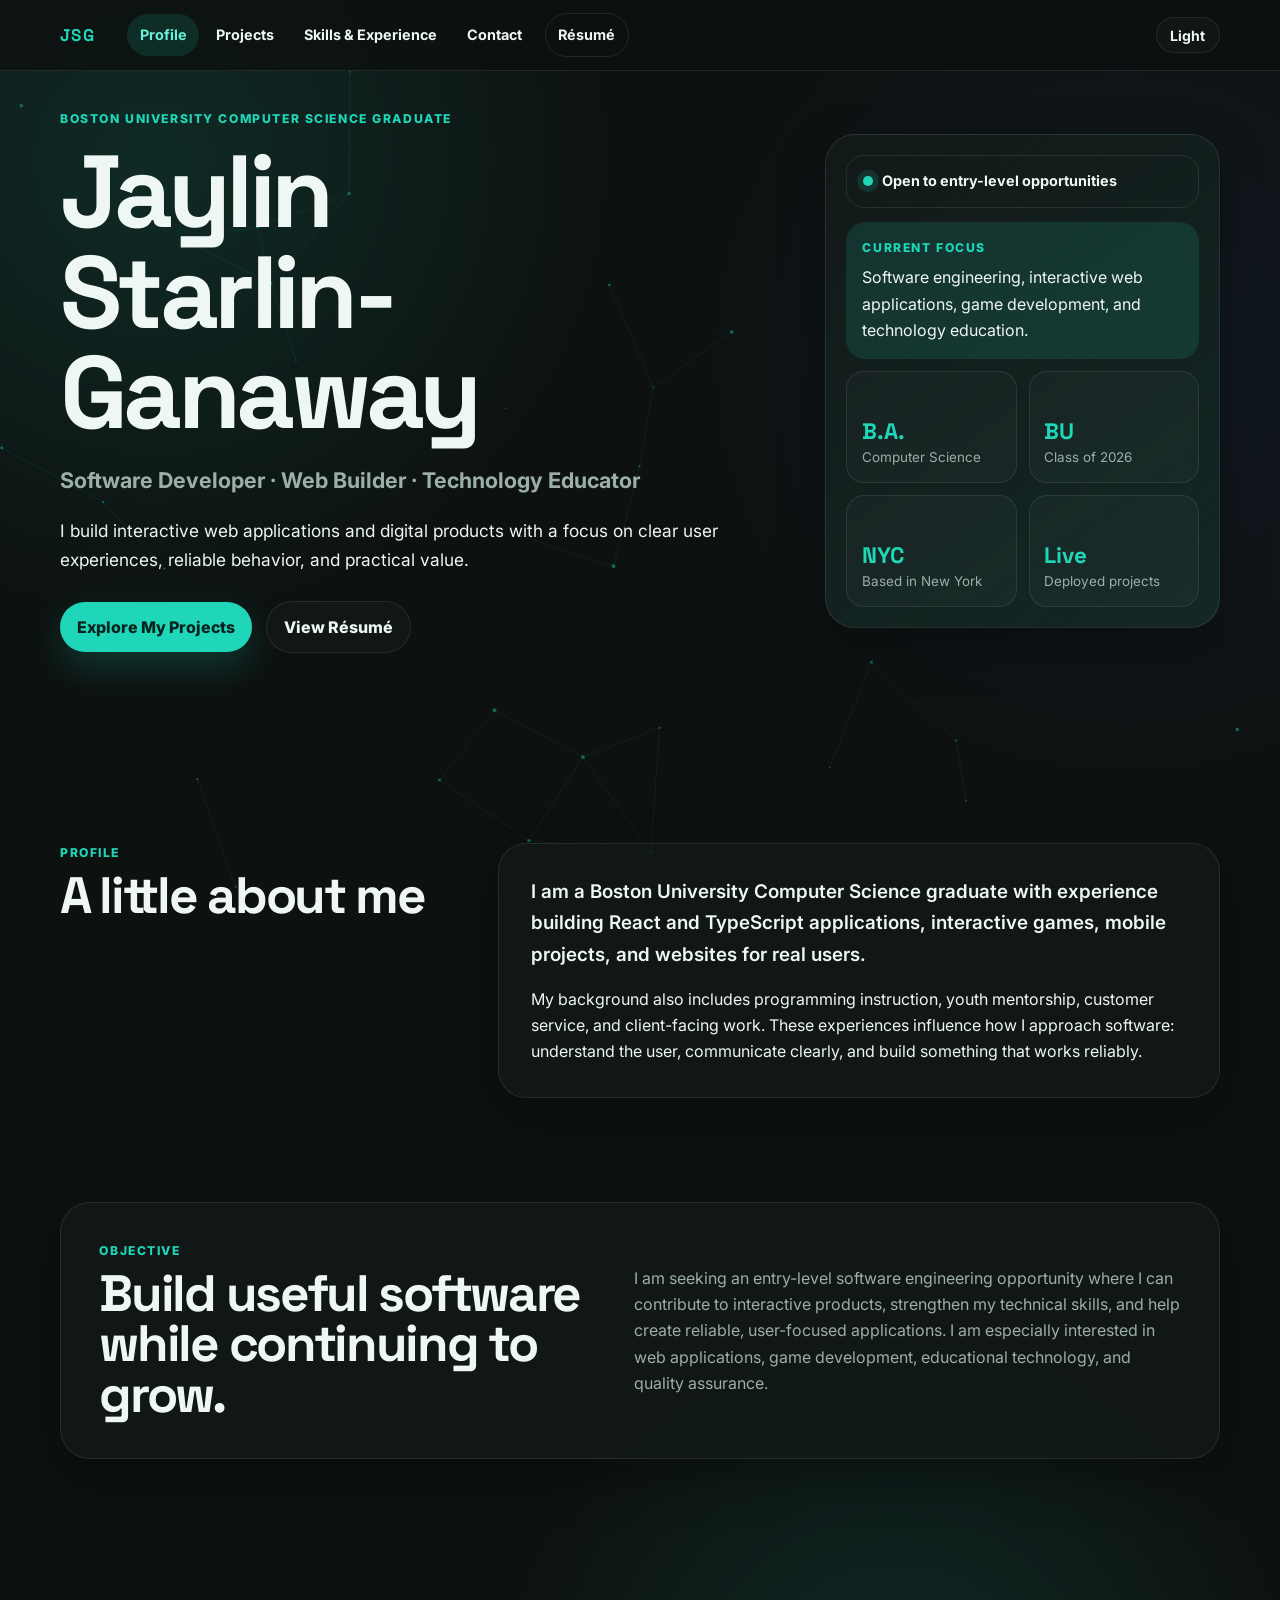
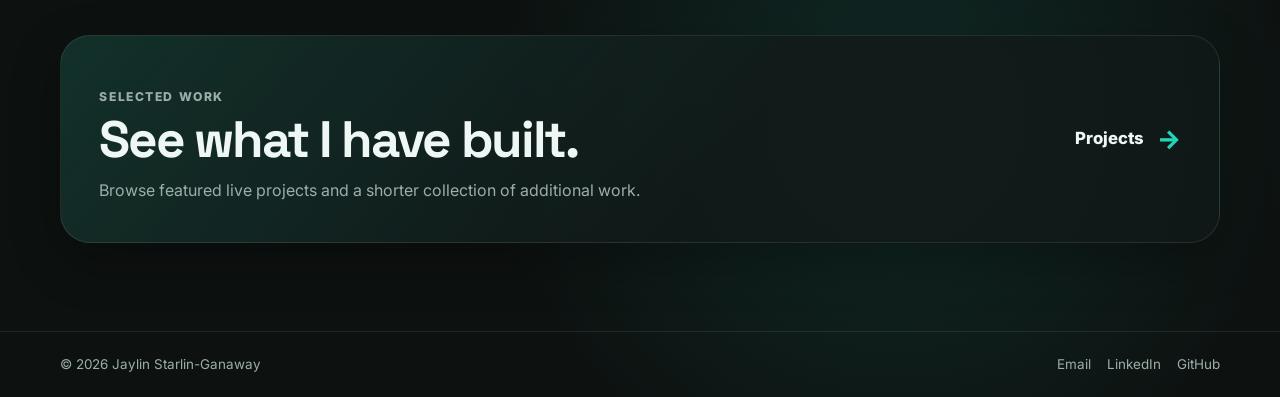
==== commit 5177c813: "Tailor portfolio for software engineering applications" ====
--- a/index.html
+++ b/index.html
@@ -1,18 +1,23 @@
 <!DOCTYPE html>
 <html lang="en">
+
 <head>
     <title>Jaylin Starlin-Ganaway | Profile</title>
 
     <meta charset="UTF-8">
     <meta name="viewport" content="width=device-width, initial-scale=1">
-    <meta name="description" content="Portfolio of Jaylin Starlin-Ganaway, a Boston University Computer Science graduate building practical web applications and technology-focused projects.">
+    <meta name="description"
+        content="Portfolio of Jaylin Starlin-Ganaway, a Boston University Computer Science graduate building practical web applications and technology-focused projects.">
     <link rel="icon" href="img/favicon.png">
     <link rel="preconnect" href="https://fonts.googleapis.com">
     <link rel="preconnect" href="https://fonts.gstatic.com" crossorigin>
-    <link href="https://fonts.googleapis.com/css2?family=Inter:wght@400;500;600;700;800&family=Space+Grotesk:wght@600;700&display=swap" rel="stylesheet">
+    <link
+        href="https://fonts.googleapis.com/css2?family=Inter:wght@400;500;600;700;800&family=Space+Grotesk:wght@600;700&display=swap"
+        rel="stylesheet">
     <link rel="stylesheet" href="css/style.css">
 
 </head>
+
 <body class="dark" data-page="profile">
     <canvas id="bg" aria-hidden="true"></canvas>
 
@@ -20,8 +25,7 @@
         <nav class="container nav" aria-label="Primary navigation">
             <a href="index.html" class="brand" aria-label="Jaylin Starlin-Ganaway home">JSG</a>
 
-            <button class="nav-toggle" id="nav-toggle" type="button"
-                aria-expanded="false" aria-controls="site-menu">
+            <button class="nav-toggle" id="nav-toggle" type="button" aria-expanded="false" aria-controls="site-menu">
                 <span>Menu</span>
                 <span class="hamburger" aria-hidden="true"></span>
             </button>
@@ -31,7 +35,8 @@
                 <a href="projects.html" data-nav="projects">Projects</a>
                 <a href="skills-experience.html" data-nav="background">Skills &amp; Experience</a>
                 <a href="contact.html" data-nav="contact">Contact</a>
-                <a class="resume-nav" href="RESUME-JUNE-26-1.pdf" target="_blank" rel="noopener">Résumé</a>
+                <a class="resume-nav" href="Jaylin_Starlin-Ganaway_Next_Play_Resume.pdf" target="_blank"
+                    rel="noopener">Résumé</a>
             </div>
 
             <button id="toggle-dark" class="theme-toggle" type="button" aria-pressed="true">
@@ -48,13 +53,14 @@
                     <h1>Jaylin<br>Starlin-Ganaway</h1>
                     <p class="hero-title-line">Software Developer · Web Builder · Technology Educator</p>
                     <p class="hero-summary">
-                        I build practical digital products and approach technical work with a strong
-                        focus on usability, clear communication, and real-world value.
+                        I build interactive web applications and digital products with a focus on
+                        clear user experiences, reliable behavior, and practical value.
                     </p>
 
                     <div class="cta-row">
                         <a href="projects.html" class="btn primary">Explore My Projects</a>
-                        <a href="RESUME-JUNE-26-1.pdf" class="btn secondary" target="_blank" rel="noopener">
+                        <a href="Jaylin_Starlin-Ganaway_Next_Play_Resume.pdf" class="btn secondary" target="_blank"
+                            rel="noopener">
                             View Résumé
                         </a>
                     </div>
@@ -68,7 +74,8 @@
 
                     <div class="dashboard-block">
                         <p class="dashboard-label">Current focus</p>
-                        <p>Web development, software development, IT, QA, and technology education.</p>
+                        <p>Software engineering, interactive web applications, game development, and technology
+                            education.</p>
                     </div>
 
                     <div class="dashboard-grid">
@@ -103,7 +110,8 @@
                 <div class="statement-card reveal">
                     <p class="lead">
                         I am a Boston University Computer Science graduate with experience building
-                        web applications, mobile projects, data-driven tools, and websites for real users.
+                        React and TypeScript applications, interactive games, mobile projects, and
+                        websites for real users.
                     </p>
                     <p>
                         My background also includes programming instruction, youth mentorship,
@@ -122,10 +130,10 @@
                     <h2>Build useful software while continuing to grow.</h2>
                 </div>
                 <p>
-                    I am seeking an entry-level opportunity where I can contribute my experience in
-                    software and web development, strengthen my technical skills, and help create
-                    reliable products. I am especially interested in roles involving web applications,
-                    quality assurance, IT, or technical education.
+                    I am seeking an entry-level software engineering opportunity where I can
+                    contribute to interactive products, strengthen my technical skills, and help
+                    create reliable, user-focused applications. I am especially interested in
+                    web applications, game development, educational technology, and quality assurance.
                 </p>
             </div>
         </section>
@@ -155,4 +163,5 @@
     <script src="js/main.js"></script>
 
 </body>
-</html>
+
+</html>
--- a/css/style.css
+++ b/css/style.css
@@ -56,11 +56,22 @@
     var(--bg);
 }
 
-body.dark { color-scheme: dark; }
-body:not(.dark) { color-scheme: light; }
-
-a { color: var(--link); }
-button, a { -webkit-tap-highlight-color: transparent; }
+body.dark {
+  color-scheme: dark;
+}
+
+body:not(.dark) {
+  color-scheme: light;
+}
+
+a {
+  color: var(--link);
+}
+
+button,
+a {
+  -webkit-tap-highlight-color: transparent;
+}
 
 button:focus-visible,
 a:focus-visible,
@@ -176,18 +187,30 @@
   content: "";
 }
 
-.hamburger { position: relative; }
+.hamburger {
+  position: relative;
+}
+
 .hamburger::before,
-.hamburger::after { position: absolute; left: 0; }
-.hamburger::before { top: -5px; }
-.hamburger::after { top: 5px; }
+.hamburger::after {
+  position: absolute;
+  left: 0;
+}
+
+.hamburger::before {
+  top: -5px;
+}
+
+.hamburger::after {
+  top: 5px;
+}
 
 .page-hero {
-  padding: clamp(5rem, 10vw, 9rem) 0 clamp(4rem, 8vw, 7rem);
+  padding: clamp(1.75rem, 3vw, 2.5rem) 0 clamp(4rem, 8vw, 7rem);
 }
 
 .profile-layout {
-  min-height: 620px;
+  min-height: auto;
   display: grid;
   grid-template-columns: minmax(0, 1.28fr) minmax(320px, 0.72fr);
   gap: 4rem;
@@ -258,7 +281,9 @@
   transition: transform 0.2s ease, box-shadow 0.2s ease;
 }
 
-.btn:hover { transform: translateY(-2px); }
+.btn:hover {
+  transform: translateY(-2px);
+}
 
 .btn.primary {
   background: var(--brand);
@@ -322,7 +347,9 @@
   background: var(--brand-soft);
 }
 
-.dashboard-block p:last-child { margin-top: 0.38rem; }
+.dashboard-block p:last-child {
+  margin-top: 0.38rem;
+}
 
 .dashboard-grid {
   display: grid;
@@ -339,7 +366,7 @@
   padding: 0.9rem;
   border: 1px solid var(--border);
   border-radius: 18px;
-  background: rgba(255,255,255,0.025);
+  background: rgba(255, 255, 255, 0.025);
 }
 
 .dashboard-grid strong {
@@ -356,7 +383,9 @@
   padding: 5.5rem 0;
 }
 
-.compact-top { padding-top: 1rem; }
+.compact-top {
+  padding-top: 1rem;
+}
 
 .statement-grid {
   display: grid;
@@ -380,8 +409,14 @@
   padding: clamp(1.3rem, 3vw, 2rem);
 }
 
-.statement-card p + p { margin-top: 1rem; }
-.lead { font-size: 1.18rem; font-weight: 600; }
+.statement-card p+p {
+  margin-top: 1rem;
+}
+
+.lead {
+  font-size: 1.18rem;
+  font-weight: 600;
+}
 
 .objective-card,
 .next-page-card {
@@ -396,10 +431,10 @@
   align-items: center;
 }
 
-.objective-card > p,
+.objective-card>p,
 .next-page-card p,
-.page-title > p,
-.contact-copy > p {
+.page-title>p,
+.contact-copy>p {
   color: var(--muted);
 }
 
@@ -413,7 +448,9 @@
     var(--panel);
 }
 
-.next-page-card p { margin-top: 0.75rem; }
+.next-page-card p {
+  margin-top: 0.75rem;
+}
 
 .arrow-link {
   flex: 0 0 auto;
@@ -426,7 +463,10 @@
   font-weight: 800;
 }
 
-.arrow-link span { color: var(--brand); font-size: 1.6rem; }
+.arrow-link span {
+  color: var(--brand);
+  font-size: 1.6rem;
+}
 
 .page-title-section {
   padding: clamp(5rem, 9vw, 8rem) 0 3.5rem;
@@ -436,7 +476,7 @@
   max-width: 950px;
 }
 
-.page-title > p:last-child {
+.page-title>p:last-child {
   max-width: 700px;
   margin-top: 1.25rem;
   font-size: 1.08rem;
@@ -450,12 +490,17 @@
   padding: 3.5rem 0;
 }
 
-.featured-project + .featured-project {
+.featured-project+.featured-project {
   border-top: 1px solid var(--border);
 }
 
-.featured-project.reverse .project-copy { order: 2; }
-.featured-project.reverse .browser-frame { order: 1; }
+.featured-project.reverse .project-copy {
+  order: 2;
+}
+
+.featured-project.reverse .browser-frame {
+  order: 1;
+}
 
 .project-copy {
   position: relative;
@@ -469,7 +514,7 @@
   margin-bottom: -0.2rem;
 }
 
-.project-copy > p:not(.project-type) {
+.project-copy>p:not(.project-type) {
   margin-top: 1rem;
   color: var(--muted);
 }
@@ -513,16 +558,24 @@
   border-bottom: 1px solid var(--border);
 }
 
-.browser-toolbar > span {
+.browser-toolbar>span {
   width: 0.62rem;
   height: 0.62rem;
   border-radius: 50%;
   background: var(--border);
 }
 
-.browser-toolbar > span:first-child { background: #ff6b6b; }
-.browser-toolbar > span:nth-child(2) { background: #ffd166; }
-.browser-toolbar > span:nth-child(3) { background: #4dd599; }
+.browser-toolbar>span:first-child {
+  background: #ff6b6b;
+}
+
+.browser-toolbar>span:nth-child(2) {
+  background: #ffd166;
+}
+
+.browser-toolbar>span:nth-child(3) {
+  background: #4dd599;
+}
 
 .browser-toolbar p {
   flex: 1;
@@ -559,7 +612,7 @@
   margin-bottom: 1.6rem;
 }
 
-.section-heading > p:last-child {
+.section-heading>p:last-child {
   margin-top: 0.8rem;
   color: var(--muted);
 }
@@ -593,12 +646,12 @@
 }
 
 .list-project p:not(.project-type),
-.list-project > span {
+.list-project>span {
   color: var(--muted);
   font-size: 0.9rem;
 }
 
-.list-project > strong {
+.list-project>strong {
   color: var(--brand);
   font-size: 1.4rem;
 }
@@ -618,7 +671,9 @@
   font-weight: 800;
 }
 
-.muted { color: var(--muted); }
+.muted {
+  color: var(--muted);
+}
 
 .education-mark {
   flex: 0 0 170px;
@@ -626,7 +681,7 @@
   display: grid;
   place-content: center;
   border-radius: 50%;
-  border: 1px solid rgba(32,214,184,0.28);
+  border: 1px solid rgba(32, 214, 184, 0.28);
   background: var(--brand-soft);
   text-align: center;
 }
@@ -643,139 +698,247 @@
   letter-spacing: 0.18em;
 }
 
-.course-grid {
-  display: grid;
-  grid-template-columns: repeat(2, minmax(0, 1fr));
+.timeline-key {
+  display: flex;
+  flex-wrap: wrap;
   gap: 1rem;
-}
-
-.course-card {
-  min-height: 265px;
-  display: flex;
-  flex-direction: column;
-  border-radius: 24px;
-  padding: 1.2rem;
-}
-
-.course-card > p:first-child {
-  color: var(--brand);
-  font-size: 0.75rem;
+  margin-bottom: 2.5rem;
+  color: var(--muted);
+  font-size: 0.86rem;
   font-weight: 800;
-  letter-spacing: 0.12em;
-}
-
-.course-card h3 {
-  margin-top: 0.45rem;
-  font-size: 1.35rem;
-}
-
-.course-description {
-  margin-top: auto;
-  padding-top: 1.15rem;
-  color: var(--muted);
-}
-
-.course-card.placeholder {
-  border-style: dashed;
-  background: transparent;
-}
-
-.experience-timeline {
+}
+
+.timeline-key span {
+  display: inline-flex;
+  align-items: center;
+  gap: 0.5rem;
+}
+
+.key-swatch {
+  width: 0.72rem;
+  height: 0.72rem;
+  display: inline-block;
+  border-radius: 50%;
+}
+
+.course-key {
+  background: var(--brand);
+}
+
+.work-key {
+  border: 2px solid var(--brand);
+  background: var(--panel-solid);
+}
+
+.dual-timeline {
   position: relative;
-  max-width: 940px;
-  margin-left: auto;
-  padding-left: 7rem;
-}
-
-.experience-timeline::before {
+  max-width: 1120px;
+  margin-inline: auto;
+}
+
+.dual-timeline::before {
   content: "";
   position: absolute;
-  top: 0;
-  bottom: 0;
-  left: 4.15rem;
+  top: 1.2rem;
+  bottom: 1.2rem;
+  left: 50%;
   width: 1px;
   background: var(--border);
-}
-
-.timeline-year {
+  transform: translateX(-0.5px);
+}
+
+.dual-year {
   position: relative;
-  margin: 2rem 0 0.8rem;
-}
-
-.timeline-year:first-child { margin-top: 0; }
-
-.timeline-year span {
-  position: absolute;
-  right: calc(100% + 2.35rem);
-  top: 0;
+  z-index: 3;
+  display: flex;
+  justify-content: center;
+  margin: 2.8rem 0 1rem;
+}
+
+.dual-year:first-child {
+  margin-top: 0;
+}
+
+.dual-year span {
+  min-width: 72px;
+  padding: 0.38rem 0.72rem;
+  border: 1px solid rgba(32, 214, 184, 0.34);
+  border-radius: 999px;
+  background: var(--panel-solid);
   color: var(--brand);
-  font: 700 1rem "Space Grotesk", sans-serif;
-}
-
-.timeline-year::before {
+  box-shadow: 0 0 0 8px var(--bg);
+  font: 700 0.94rem "Space Grotesk", sans-serif;
+  text-align: center;
+}
+
+.dual-row {
+  position: relative;
+  display: grid;
+  grid-template-columns: minmax(0, 1fr) 92px minmax(0, 1fr);
+  align-items: start;
+}
+
+.timeline-side {
+  position: relative;
+  display: grid;
+  gap: 0.85rem;
+  min-width: 0;
+}
+
+.timeline-left {
+  grid-column: 1;
+}
+
+.timeline-right {
+  grid-column: 3;
+}
+
+.timeline-left:not(.empty)::after,
+.timeline-right:not(.empty)::before {
   content: "";
   position: absolute;
-  left: -3.15rem;
-  top: 0.46rem;
-  width: 0.7rem;
-  height: 0.7rem;
+  top: 1.82rem;
+  width: 46px;
+  height: 1px;
+  background: var(--border);
+}
+
+.timeline-left:not(.empty)::after {
+  right: -46px;
+}
+
+.timeline-right:not(.empty)::before {
+  left: -46px;
+}
+
+.timeline-node {
+  position: relative;
+  z-index: 2;
+  grid-column: 2;
+  justify-self: center;
+  width: 0.78rem;
+  height: 0.78rem;
+  margin-top: 1.45rem;
   border-radius: 50%;
   background: var(--brand);
-  box-shadow: 0 0 0 7px var(--brand-soft);
-}
-
-.experience-item {
-  margin-bottom: 0.85rem;
+  box-shadow:
+    0 0 0 7px var(--brand-soft),
+    0 0 0 8px var(--panel-solid);
+}
+
+.timeline-entry {
+  overflow: hidden;
+  border: 1px solid var(--border);
   border-radius: 22px;
-  overflow: hidden;
-}
-
-.experience-item summary {
+  background: var(--panel);
+  box-shadow: var(--shadow-soft);
+}
+
+.course-entry {
+  border-right-color: rgba(32, 214, 184, 0.42);
+}
+
+.work-entry {
+  border-left-color: rgba(32, 214, 184, 0.42);
+}
+
+.timeline-entry summary {
   list-style: none;
   display: grid;
-  grid-template-columns: 120px minmax(0, 1fr) auto;
-  gap: 1rem;
-  align-items: center;
-  padding: 1.1rem;
+  grid-template-columns: minmax(0, 1fr) auto auto;
+  gap: 0.7rem;
+  align-items: center;
+  padding: 1.05rem;
   cursor: pointer;
 }
 
-.experience-item summary::-webkit-details-marker { display: none; }
-
-.experience-item summary strong {
+.timeline-entry summary::-webkit-details-marker {
+  display: none;
+}
+
+.entry-kicker {
   display: block;
-  font: 700 1.08rem "Space Grotesk", sans-serif;
-}
-
-.experience-item summary small {
+  margin-bottom: 0.25rem;
+  color: var(--brand);
+  font-size: 0.7rem;
+  font-weight: 800;
+  letter-spacing: 0.1em;
+  text-transform: uppercase;
+}
+
+.timeline-entry summary strong {
   display: block;
-  margin-top: 0.14rem;
-  color: var(--muted);
-}
-
-.experience-date {
-  color: var(--muted);
-  font-size: 0.84rem;
+  font: 700 1.03rem "Space Grotesk", sans-serif;
+  line-height: 1.25;
+}
+
+.timeline-entry summary small {
+  display: block;
+  margin-top: 0.25rem;
+  color: var(--muted);
+  line-height: 1.4;
+}
+
+.entry-grade {
+  min-width: 2.55rem;
+  padding: 0.3rem 0.5rem;
+  border-radius: 999px;
+  background: var(--brand-soft);
+  color: var(--brand-strong);
+  font-size: 0.78rem;
   font-weight: 800;
-}
-
-.experience-item summary i {
+  text-align: center;
+}
+
+.entry-grade.grade-high {
+  background: var(--brand);
+  color: #06231f;
+}
+
+.timeline-entry summary i {
   color: var(--brand);
   font-style: normal;
-  font-size: 1.4rem;
+  font-size: 1.35rem;
   transition: transform 0.2s ease;
 }
 
-.experience-item[open] summary i { transform: rotate(45deg); }
-
-.experience-body {
-  padding: 0 1.1rem 1.15rem calc(120px + 2.1rem);
+.timeline-entry[open] summary i {
+  transform: rotate(45deg);
+}
+
+.entry-body {
+  padding: 1rem 1.05rem 1.1rem;
   border-top: 1px solid var(--border);
-}
-
-.experience-body > p { margin-top: 1rem; }
-.experience-body ul { margin: 0.7rem 0 0 1.15rem; }
-.experience-body li + li { margin-top: 0.28rem; }
+  color: var(--text);
+}
+
+.entry-body>p {
+  color: var(--muted);
+}
+
+.entry-body ul {
+  margin: 0.7rem 0 0 1.1rem;
+}
+
+.entry-body li+li {
+  margin-top: 0.3rem;
+}
+
+.entry-tags {
+  display: flex;
+  flex-wrap: wrap;
+  gap: 0.45rem;
+  margin-top: 0.9rem;
+}
+
+.entry-tags span {
+  padding: 0.38rem 0.58rem;
+  border-radius: 999px;
+  background: var(--brand-soft);
+  color: var(--brand-strong);
+  font-size: 0.76rem;
+  font-weight: 800;
+}
 
 .contact-page {
   min-height: calc(100vh - 142px);
@@ -791,7 +954,7 @@
   align-items: center;
 }
 
-.contact-copy > p:last-child {
+.contact-copy>p:last-child {
   max-width: 580px;
   margin-top: 1.25rem;
 }
@@ -813,8 +976,13 @@
   transition: background 0.2s ease;
 }
 
-.contact-row:last-child { border-bottom: 0; }
-.contact-row:not(.static):hover { background: var(--brand-soft); }
+.contact-row:last-child {
+  border-bottom: 0;
+}
+
+.contact-row:not(.static):hover {
+  background: var(--brand-soft);
+}
 
 .contact-row span {
   color: var(--muted);
@@ -858,7 +1026,9 @@
   text-decoration: none;
 }
 
-.footer-row a:hover { color: var(--brand); }
+.footer-row a:hover {
+  color: var(--brand);
+}
 
 .reveal {
   opacity: 0;
@@ -872,6 +1042,7 @@
 }
 
 @media (max-width: 1020px) {
+
   .profile-layout,
   .statement-grid,
   .objective-card,
@@ -880,19 +1051,32 @@
     grid-template-columns: 1fr;
   }
 
-  .profile-layout { min-height: 0; }
-  .profile-dashboard { max-width: 620px; }
+  .profile-layout {
+    min-height: 0;
+  }
+
+  .profile-dashboard {
+    max-width: 620px;
+  }
 
   .featured-project.reverse .project-copy,
-  .featured-project.reverse .browser-frame { order: initial; }
-
-  .browser-frame iframe { height: 460px; }
-
-  .contact-panel { max-width: 760px; }
+  .featured-project.reverse .browser-frame {
+    order: initial;
+  }
+
+  .browser-frame iframe {
+    height: 460px;
+  }
+
+  .contact-panel {
+    max-width: 760px;
+  }
 }
 
 @media (max-width: 840px) {
-  .nav-toggle { display: inline-flex; }
+  .nav-toggle {
+    display: inline-flex;
+  }
 
   .nav-menu {
     display: none;
@@ -910,45 +1094,121 @@
     box-shadow: var(--shadow);
   }
 
-  .nav-menu.open { display: flex; }
-  .nav-menu a { padding: 0.85rem 0.9rem; }
-  .nav-menu .resume-nav { margin: 0; }
+  .nav-menu.open {
+    display: flex;
+  }
+
+  .nav-menu a {
+    padding: 0.85rem 0.9rem;
+  }
+
+  .nav-menu .resume-nav {
+    margin: 0;
+  }
 
   .theme-toggle {
     margin-left: 0;
     padding: 0.5rem 0.72rem;
   }
 
-  .course-grid { grid-template-columns: 1fr; }
 
   .list-project {
     grid-template-columns: minmax(0, 1fr) auto;
     gap: 1rem;
   }
 
-  .list-project > span {
+  .list-project>span {
     grid-column: 1 / -1;
     grid-row: 2;
   }
 
-  .list-project > strong {
+  .list-project>strong {
     grid-column: 2;
     grid-row: 1;
   }
 }
 
+
+@media (max-width: 900px) {
+  .dual-timeline::before {
+    left: 1.05rem;
+    transform: none;
+  }
+
+  .dual-year {
+    justify-content: flex-start;
+    padding-left: 2.7rem;
+  }
+
+  .dual-year span {
+    box-shadow: 0 0 0 7px var(--bg);
+  }
+
+  .dual-row {
+    grid-template-columns: 2.1rem minmax(0, 1fr);
+    row-gap: 0.85rem;
+  }
+
+  .timeline-left,
+  .timeline-right {
+    grid-column: 2;
+  }
+
+  .timeline-left {
+    grid-row: 1;
+  }
+
+  .timeline-right {
+    grid-row: 2;
+  }
+
+  .timeline-side.empty {
+    display: none;
+  }
+
+  .timeline-node {
+    grid-column: 1;
+    grid-row: 1 / span 2;
+    justify-self: center;
+  }
+
+  .timeline-left:not(.empty)::after,
+  .timeline-right:not(.empty)::before {
+    top: 1.82rem;
+    left: -1.05rem;
+    right: auto;
+    width: 1.05rem;
+  }
+
+  .work-entry,
+  .course-entry {
+    border-left-color: rgba(32, 214, 184, 0.42);
+    border-right-color: var(--border);
+  }
+}
+
 @media (max-width: 640px) {
-  .container { width: min(100% - 1.1rem, 1160px); }
-  .nav { min-height: 60px; }
-
-  .page-hero { padding-top: 4.6rem; }
+  .container {
+    width: min(100% - 1.1rem, 1160px);
+  }
+
+  .nav {
+    min-height: 60px;
+  }
+
+  .page-hero {
+    padding-top: 4.6rem;
+  }
+
   .profile-intro h1,
   .page-title h1,
   .contact-copy h1 {
     font-size: clamp(2.8rem, 15vw, 4.6rem);
   }
 
-  .content-section { padding: 4rem 0; }
+  .content-section {
+    padding: 4rem 0;
+  }
 
   .cta-row,
   .project-actions {
@@ -960,7 +1220,9 @@
     width: 100%;
   }
 
-  .dashboard-grid { grid-template-columns: 1fr 1fr; }
+  .dashboard-grid {
+    grid-template-columns: 1fr 1fr;
+  }
 
   .next-page-card,
   .education-feature,
@@ -974,37 +1236,24 @@
     width: 128px;
   }
 
-  .browser-frame iframe { height: 390px; }
-
-  .experience-timeline {
-    padding-left: 0;
-  }
-
-  .experience-timeline::before,
-  .timeline-year::before {
-    display: none;
-  }
-
-  .timeline-year span {
-    position: static;
-    display: block;
-  }
-
-  .experience-item summary {
-    grid-template-columns: 1fr auto;
-  }
-
-  .experience-date {
-    grid-column: 1 / -1;
-  }
-
-  .experience-item summary i {
+  .browser-frame iframe {
+    height: 390px;
+  }
+
+
+  .timeline-entry summary {
+    grid-template-columns: minmax(0, 1fr) auto;
+  }
+
+  .entry-grade {
+    grid-column: 1;
+    justify-self: start;
+    margin-top: 0.1rem;
+  }
+
+  .timeline-entry summary i {
     grid-column: 2;
-    grid-row: 2;
-  }
-
-  .experience-body {
-    padding: 0 1rem 1rem;
+    grid-row: 1 / span 2;
   }
 
   .contact-row {
@@ -1025,13 +1274,23 @@
 }
 
 @media (max-width: 420px) {
-  .dashboard-grid { grid-template-columns: 1fr; }
-  .browser-frame iframe { height: 330px; }
-  .contact-row { padding: 1rem; }
+  .dashboard-grid {
+    grid-template-columns: 1fr;
+  }
+
+  .browser-frame iframe {
+    height: 330px;
+  }
+
+  .contact-row {
+    padding: 1rem;
+  }
 }
 
 @media (prefers-reduced-motion: reduce) {
-  html { scroll-behavior: auto; }
+  html {
+    scroll-behavior: auto;
+  }
 
   *,
   *::before,
@@ -1045,4 +1304,4 @@
     opacity: 1;
     transform: none;
   }
-}
+}
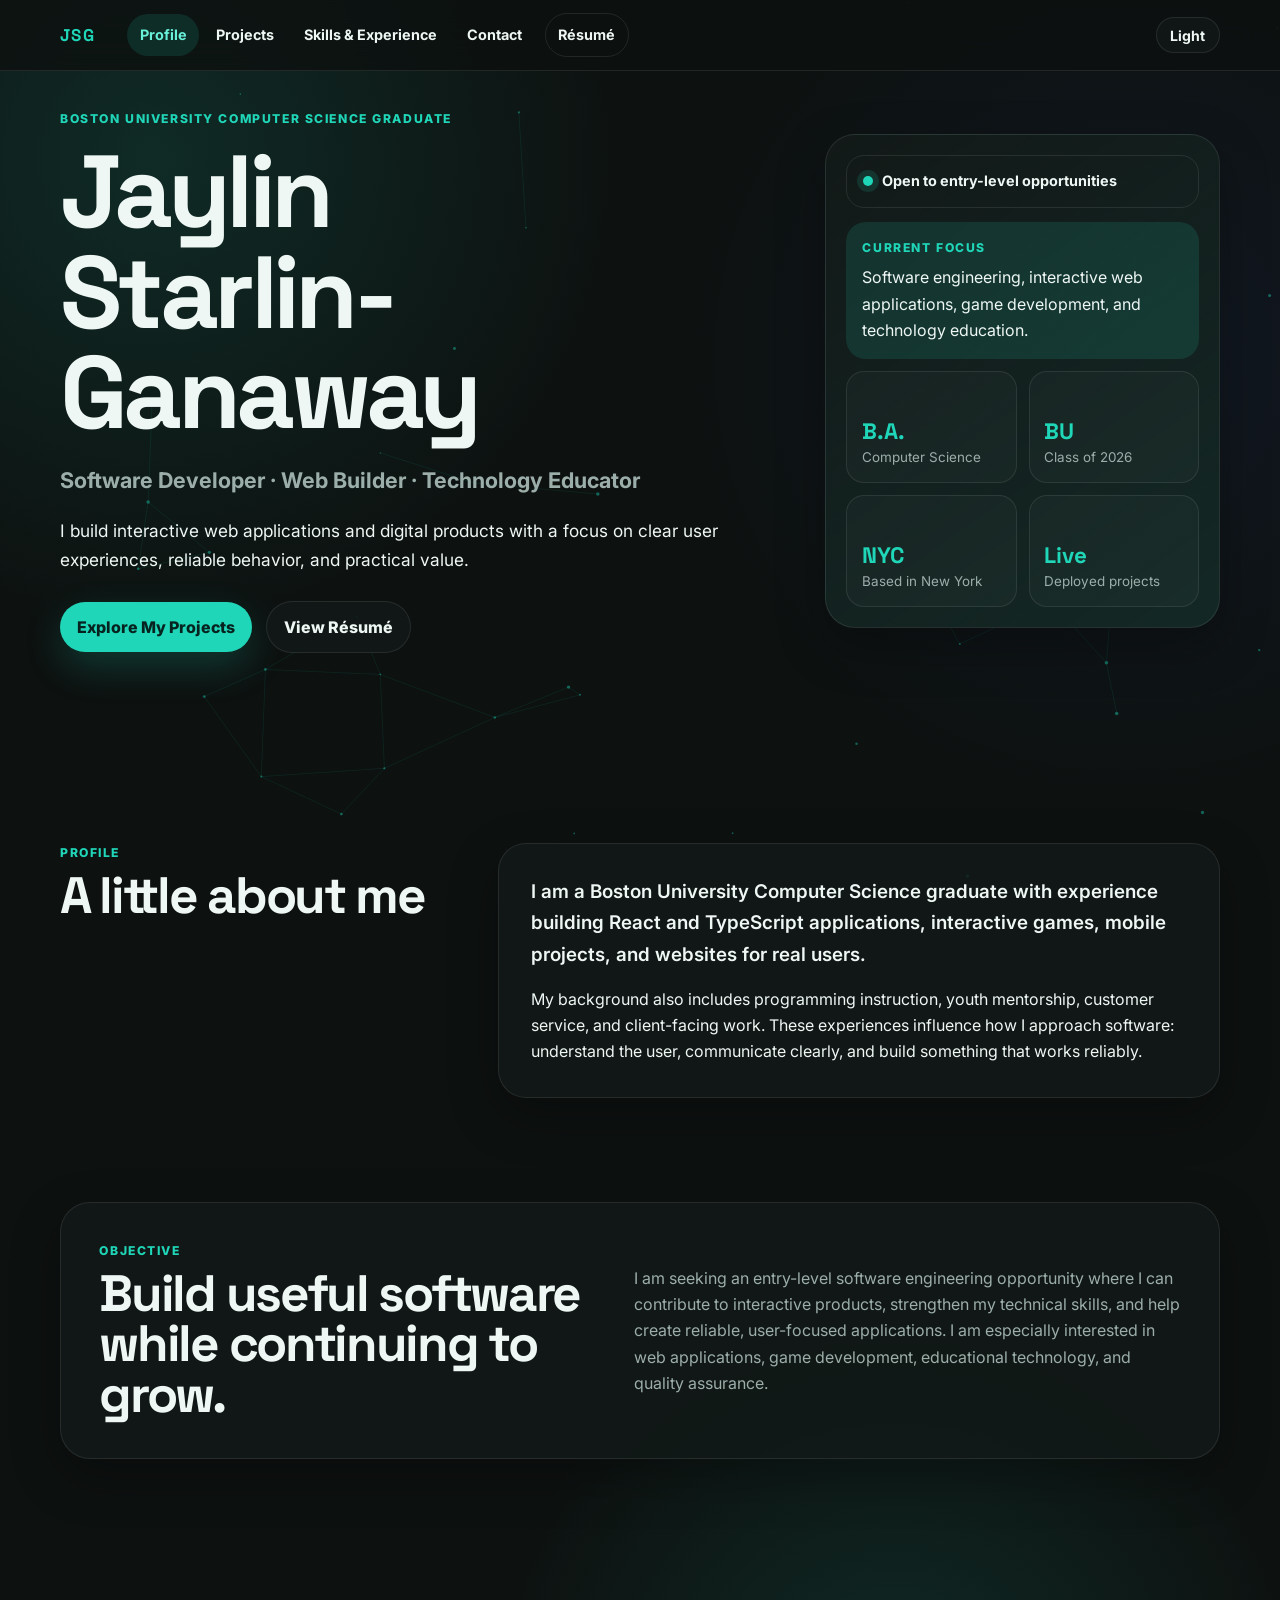
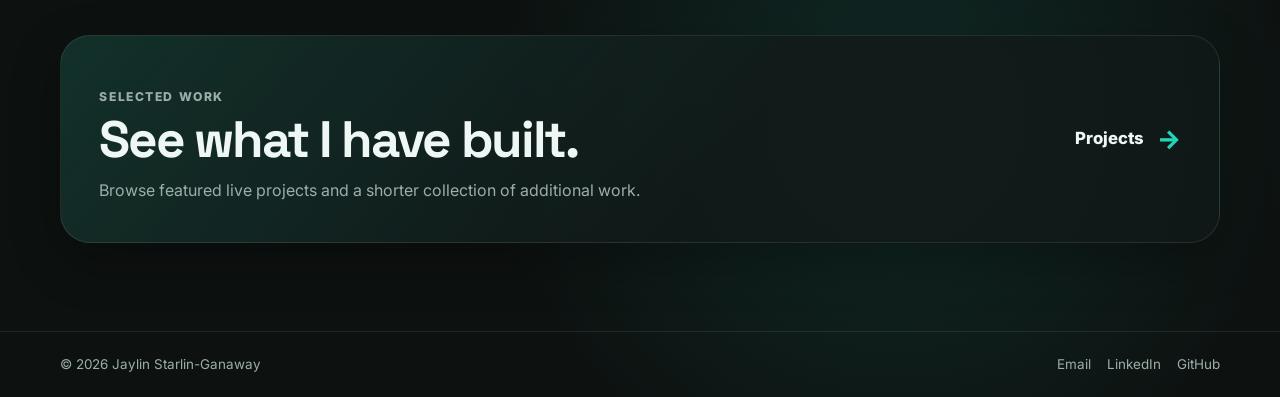
==== commit 15bf6d34: "Update portfolio resume" ====
--- a/index.html
+++ b/index.html
@@ -35,7 +35,7 @@
                 <a href="projects.html" data-nav="projects">Projects</a>
                 <a href="skills-experience.html" data-nav="background">Skills &amp; Experience</a>
                 <a href="contact.html" data-nav="contact">Contact</a>
-                <a class="resume-nav" href="Jaylin_Starlin-Ganaway_Next_Play_Resume.pdf" target="_blank"
+                <a class="resume-nav" href="resume-8-26.pdf" target="_blank"
                     rel="noopener">Résumé</a>
             </div>
 
@@ -59,7 +59,7 @@
 
                     <div class="cta-row">
                         <a href="projects.html" class="btn primary">Explore My Projects</a>
-                        <a href="Jaylin_Starlin-Ganaway_Next_Play_Resume.pdf" class="btn secondary" target="_blank"
+                        <a href="resume-8-26.pdf" class="btn secondary" target="_blank"
                             rel="noopener">
                             View Résumé
                         </a>
